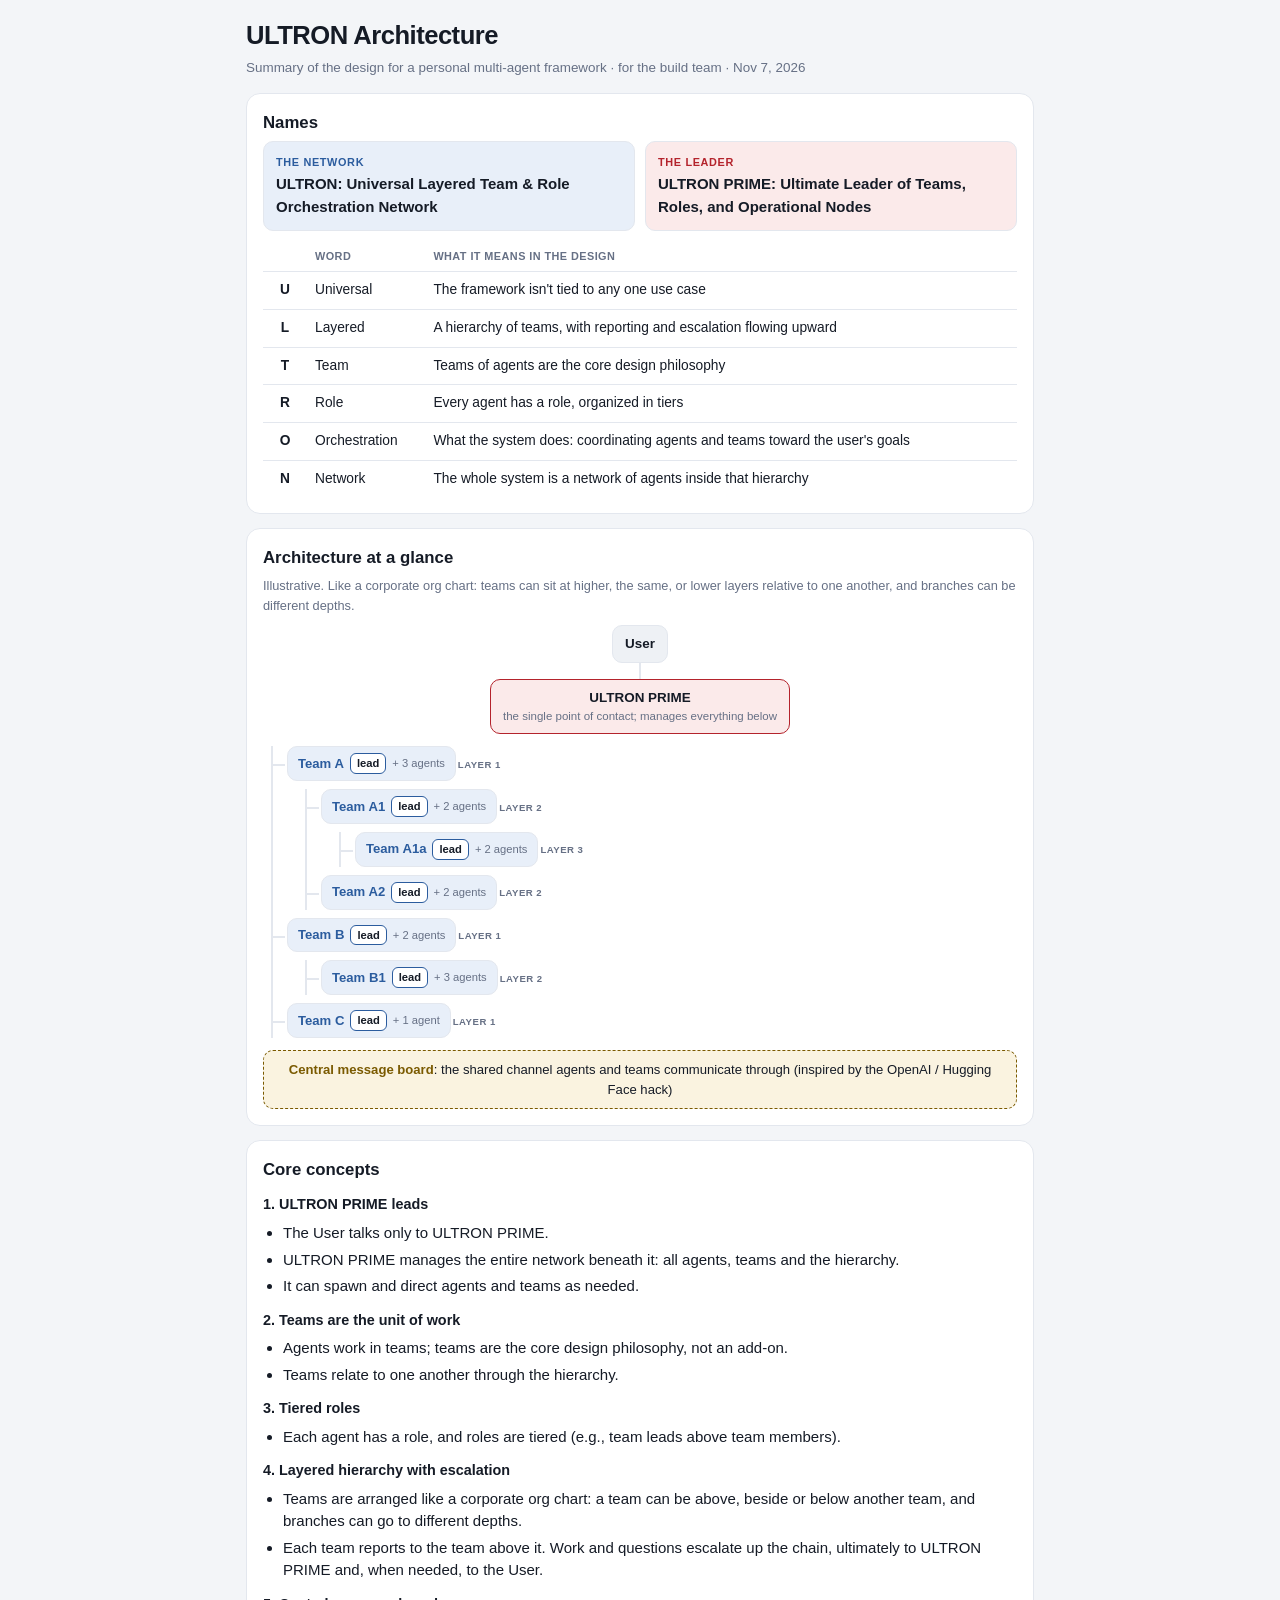
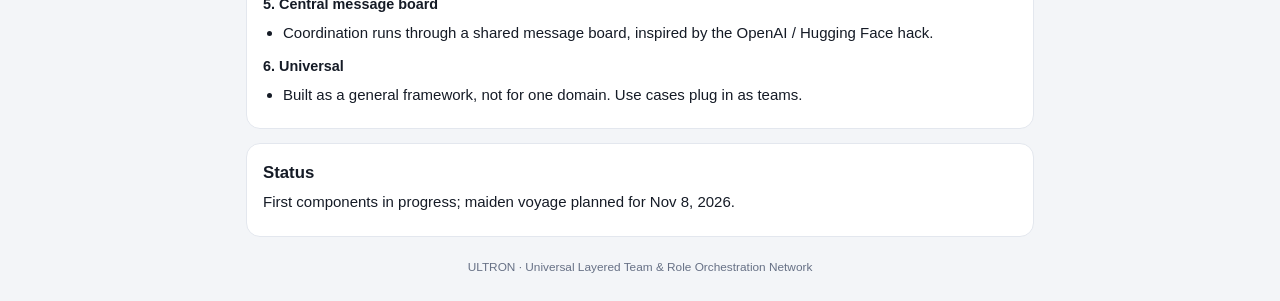
==== ultron-architecture.html @ f10cc04a "docs: add initial README and ULTRON architecture overview" ====
<!DOCTYPE html>
<html lang="en">
<head>
<meta charset="UTF-8">
<meta name="viewport" content="width=device-width, initial-scale=1.0">
<title>ULTRON Architecture</title>
<style>
  /* Layout: one reading column; a layered hierarchy diagram is the centerpiece */
  :root{
    --bg:#f3f5f8; --card:#fff; --ink:#151b26; --muted:#667085; --line:#e3e7ee;
    --prime:#b4232c; --primebg:#fbeaea; --team:#2b5c9e; --teambg:#e8eff9; --agent:#3d4a5c; --agentbg:#eef1f5;
    --board:#7a5a00; --boardbg:#faf3e0;
  }
  @media (prefers-color-scheme: dark){
    :root:not([data-theme="light"]){
      --bg:#0e131a; --card:#161d27; --ink:#e7ecf3; --muted:#93a0b3; --line:#263140;
      --prime:#f0737a; --primebg:#3a1a1d; --team:#7fa8e0; --teambg:#172539; --agent:#b8c3d3; --agentbg:#1d2633;
      --board:#e0b44a; --boardbg:#33290f; color-scheme:dark;
    }
  }
  :root[data-theme="dark"]{
    --bg:#0e131a; --card:#161d27; --ink:#e7ecf3; --muted:#93a0b3; --line:#263140;
    --prime:#f0737a; --primebg:#3a1a1d; --team:#7fa8e0; --teambg:#172539; --agent:#b8c3d3; --agentbg:#1d2633;
    --board:#e0b44a; --boardbg:#33290f; color-scheme:dark;
  }
  *{box-sizing:border-box;margin:0;padding:0}
  body{font-family:-apple-system,BlinkMacSystemFont,"Segoe UI",Roboto,sans-serif;background:var(--bg);color:var(--ink);
    line-height:1.5;padding:16px;max-width:820px;margin:0 auto;font-size:15px}
  h1{font-size:1.6rem;letter-spacing:-.02em}
  h2{font-size:1.05rem;margin-bottom:6px}
  h3{font-size:.9rem;margin:12px 0 2px}
  .sub{color:var(--muted);font-size:.84rem;margin-top:4px}
  .card{background:var(--card);border:1px solid var(--line);border-radius:14px;padding:16px;margin-top:14px}
  .cardsub{color:var(--muted);font-size:.8rem;margin-bottom:10px}
  p{margin:6px 0} ul{margin:6px 0 6px 20px} li{margin:4px 0}
  .names{display:grid;grid-template-columns:repeat(auto-fit,minmax(260px,1fr));gap:10px;margin-top:6px}
  .name{border-radius:10px;padding:12px;border:1px solid var(--line)}
  .name .k{font-size:.68rem;font-weight:800;letter-spacing:.06em;text-transform:uppercase}
  .name .t{font-weight:700;margin-top:3px}
  .n1{background:var(--teambg)} .n1 .k{color:var(--team)}
  .n2{background:var(--primebg)} .n2 .k{color:var(--prime)}
  .tablewrap{overflow-x:auto}
  table{width:100%;border-collapse:collapse;font-size:.86rem}
  th{text-align:left;font-size:.68rem;text-transform:uppercase;letter-spacing:.04em;color:var(--muted);padding:7px 8px;border-bottom:1px solid var(--line)}
  td{padding:8px;border-bottom:1px solid var(--line);vertical-align:top}
  tr:last-child td{border-bottom:none}
  td:first-child{font-weight:800;width:44px;text-align:center}
  /* hierarchy diagram */
  .tree{display:flex;flex-direction:column;align-items:center;gap:0;margin-top:8px}
  .node{border-radius:10px;padding:8px 12px;font-size:.84rem;text-align:center;border:1px solid var(--line)}
  .user{background:var(--agentbg);font-weight:700}
  .prime{background:var(--primebg);border-color:var(--prime);color:var(--ink);font-weight:800}
  .prime small{display:block;font-weight:500;color:var(--muted);font-size:.72rem}
  .vline{width:2px;height:16px;background:var(--line)}
  .row{display:flex;gap:10px;flex-wrap:wrap;justify-content:center;width:100%}
  .teambox{background:var(--teambg);border:1px solid var(--line);border-radius:12px;padding:10px;min-width:180px;flex:1;max-width:250px}
  .teambox b{display:block;font-size:.8rem;color:var(--team);margin-bottom:6px}
  .lead{background:var(--card);border:1px solid var(--team);border-radius:8px;padding:5px 8px;font-size:.78rem;font-weight:700;margin-bottom:6px;text-align:center}
  .agents{display:flex;gap:5px;flex-wrap:wrap;justify-content:center}
  .agent{background:var(--agentbg);border-radius:6px;padding:3px 7px;font-size:.72rem;color:var(--agent)}
  .sublayer{margin-top:6px;border-top:1px dashed var(--line);padding-top:6px;font-size:.72rem;color:var(--muted);text-align:center}
  .org{width:100%;margin-top:4px}
  .org ul{list-style:none;margin:0 0 0 18px;padding:0;border-left:2px solid var(--line)}
  .org > ul{margin-left:8px}
  .org li{position:relative;margin:8px 0 0;padding-left:14px}
  .org li::before{content:"";position:absolute;left:0;top:18px;width:12px;border-top:2px solid var(--line)}
  .tm{display:inline-flex;flex-wrap:wrap;align-items:center;gap:6px;background:var(--teambg);border:1px solid var(--line);border-radius:10px;padding:6px 10px;max-width:100%}
  .tm b{color:var(--team);font-size:.82rem}
  .tm .ld{background:var(--card);border:1px solid var(--team);border-radius:6px;padding:1px 6px;font-size:.7rem;font-weight:700}
  .tm .ag{font-size:.7rem;color:var(--muted)}
  .lv{font-size:.6rem;font-weight:800;letter-spacing:.05em;text-transform:uppercase;color:var(--muted);margin-left:2px}
  .board{margin-top:12px;width:100%;background:var(--boardbg);border:1px dashed var(--board);border-radius:10px;padding:9px 12px;text-align:center;font-size:.82rem}
  .board b{color:var(--board)}
  .tag{display:inline-block;font-size:.62rem;font-weight:800;letter-spacing:.05em;text-transform:uppercase;padding:2px 7px;border-radius:5px;
    background:var(--boardbg);color:var(--board);margin-left:6px;vertical-align:2px}
  footer{color:var(--muted);font-size:.74rem;text-align:center;margin:22px 0 8px}
</style>
</head>
<body>

<header>
  <h1>ULTRON Architecture</h1>
  <div class="sub">Summary of the design for a personal multi-agent framework · for the build team · Nov 7, 2026</div>
</header>

<div class="card">
  <h2>Names</h2>
  <div class="names">
    <div class="name n1"><div class="k">The network</div><div class="t">ULTRON: Universal Layered Team &amp; Role Orchestration Network</div></div>
    <div class="name n2"><div class="k">The leader</div><div class="t">ULTRON PRIME: Ultimate Leader of Teams, Roles, and Operational Nodes</div></div>
  </div>
  <div class="tablewrap" style="margin-top:10px"><table>
    <tr><th></th><th>Word</th><th>What it means in the design</th></tr>
    <tr><td>U</td><td>Universal</td><td>The framework isn't tied to any one use case</td></tr>
    <tr><td>L</td><td>Layered</td><td>A hierarchy of teams, with reporting and escalation flowing upward</td></tr>
    <tr><td>T</td><td>Team</td><td>Teams of agents are the core design philosophy</td></tr>
    <tr><td>R</td><td>Role</td><td>Every agent has a role, organized in tiers</td></tr>
    <tr><td>O</td><td>Orchestration</td><td>What the system does: coordinating agents and teams toward the user's goals</td></tr>
    <tr><td>N</td><td>Network</td><td>The whole system is a network of agents inside that hierarchy</td></tr>
  </table></div>
</div>

<div class="card">
  <h2>Architecture at a glance</h2>
  <div class="cardsub">Illustrative. Like a corporate org chart: teams can sit at higher, the same, or lower layers relative to one another, and branches can be different depths.</div>
  <div class="tree">
    <div class="node user">User</div>
    <div class="vline"></div>
    <div class="node prime">ULTRON PRIME<small>the single point of contact; manages everything below</small></div>
    <div class="org"><ul>
      <li><span class="tm"><b>Team A</b><span class="ld">lead</span><span class="ag">+ 3 agents</span></span><span class="lv">layer 1</span>
        <ul>
          <li><span class="tm"><b>Team A1</b><span class="ld">lead</span><span class="ag">+ 2 agents</span></span><span class="lv">layer 2</span>
            <ul>
              <li><span class="tm"><b>Team A1a</b><span class="ld">lead</span><span class="ag">+ 2 agents</span></span><span class="lv">layer 3</span></li>
            </ul>
          </li>
          <li><span class="tm"><b>Team A2</b><span class="ld">lead</span><span class="ag">+ 2 agents</span></span><span class="lv">layer 2</span></li>
        </ul>
      </li>
      <li><span class="tm"><b>Team B</b><span class="ld">lead</span><span class="ag">+ 2 agents</span></span><span class="lv">layer 1</span>
        <ul>
          <li><span class="tm"><b>Team B1</b><span class="ld">lead</span><span class="ag">+ 3 agents</span></span><span class="lv">layer 2</span></li>
        </ul>
      </li>
      <li><span class="tm"><b>Team C</b><span class="ld">lead</span><span class="ag">+ 1 agent</span></span><span class="lv">layer 1</span></li>
    </ul></div>
    <div class="board"><b>Central message board</b>: the shared channel agents and teams communicate through (inspired by the OpenAI / Hugging Face hack)</div>
  </div>
</div>

<div class="card">
  <h2>Core concepts</h2>
  <h3>1. ULTRON PRIME leads</h3>
  <ul>
    <li>The User talks only to ULTRON PRIME.</li>
    <li>ULTRON PRIME manages the entire network beneath it: all agents, teams and the hierarchy.</li>
    <li>It can spawn and direct agents and teams as needed.</li>
  </ul>
  <h3>2. Teams are the unit of work</h3>
  <ul>
    <li>Agents work in teams; teams are the core design philosophy, not an add-on.</li>
    <li>Teams relate to one another through the hierarchy.</li>
  </ul>
  <h3>3. Tiered roles</h3>
  <ul>
    <li>Each agent has a role, and roles are tiered (e.g., team leads above team members).</li>
  </ul>
  <h3>4. Layered hierarchy with escalation</h3>
  <ul>
    <li>Teams are arranged like a corporate org chart: a team can be above, beside or below another team, and branches can go to different depths.</li>
    <li>Each team reports to the team above it. Work and questions escalate up the chain, ultimately to ULTRON PRIME and, when needed, to the User.</li>
  </ul>
  <h3>5. Central message board</h3>
  <ul>
    <li>Coordination runs through a shared message board, inspired by the OpenAI / Hugging Face hack.</li>
  </ul>
  <h3>6. Universal</h3>
  <ul>
    <li>Built as a general framework, not for one domain. Use cases plug in as teams.</li>
  </ul>
</div>

<div class="card">
  <h2>Status</h2>
  <p>First components in progress; maiden voyage planned for Nov 8, 2026.</p>
</div>

<footer>ULTRON · Universal Layered Team &amp; Role Orchestration Network</footer>
</body>
</html>
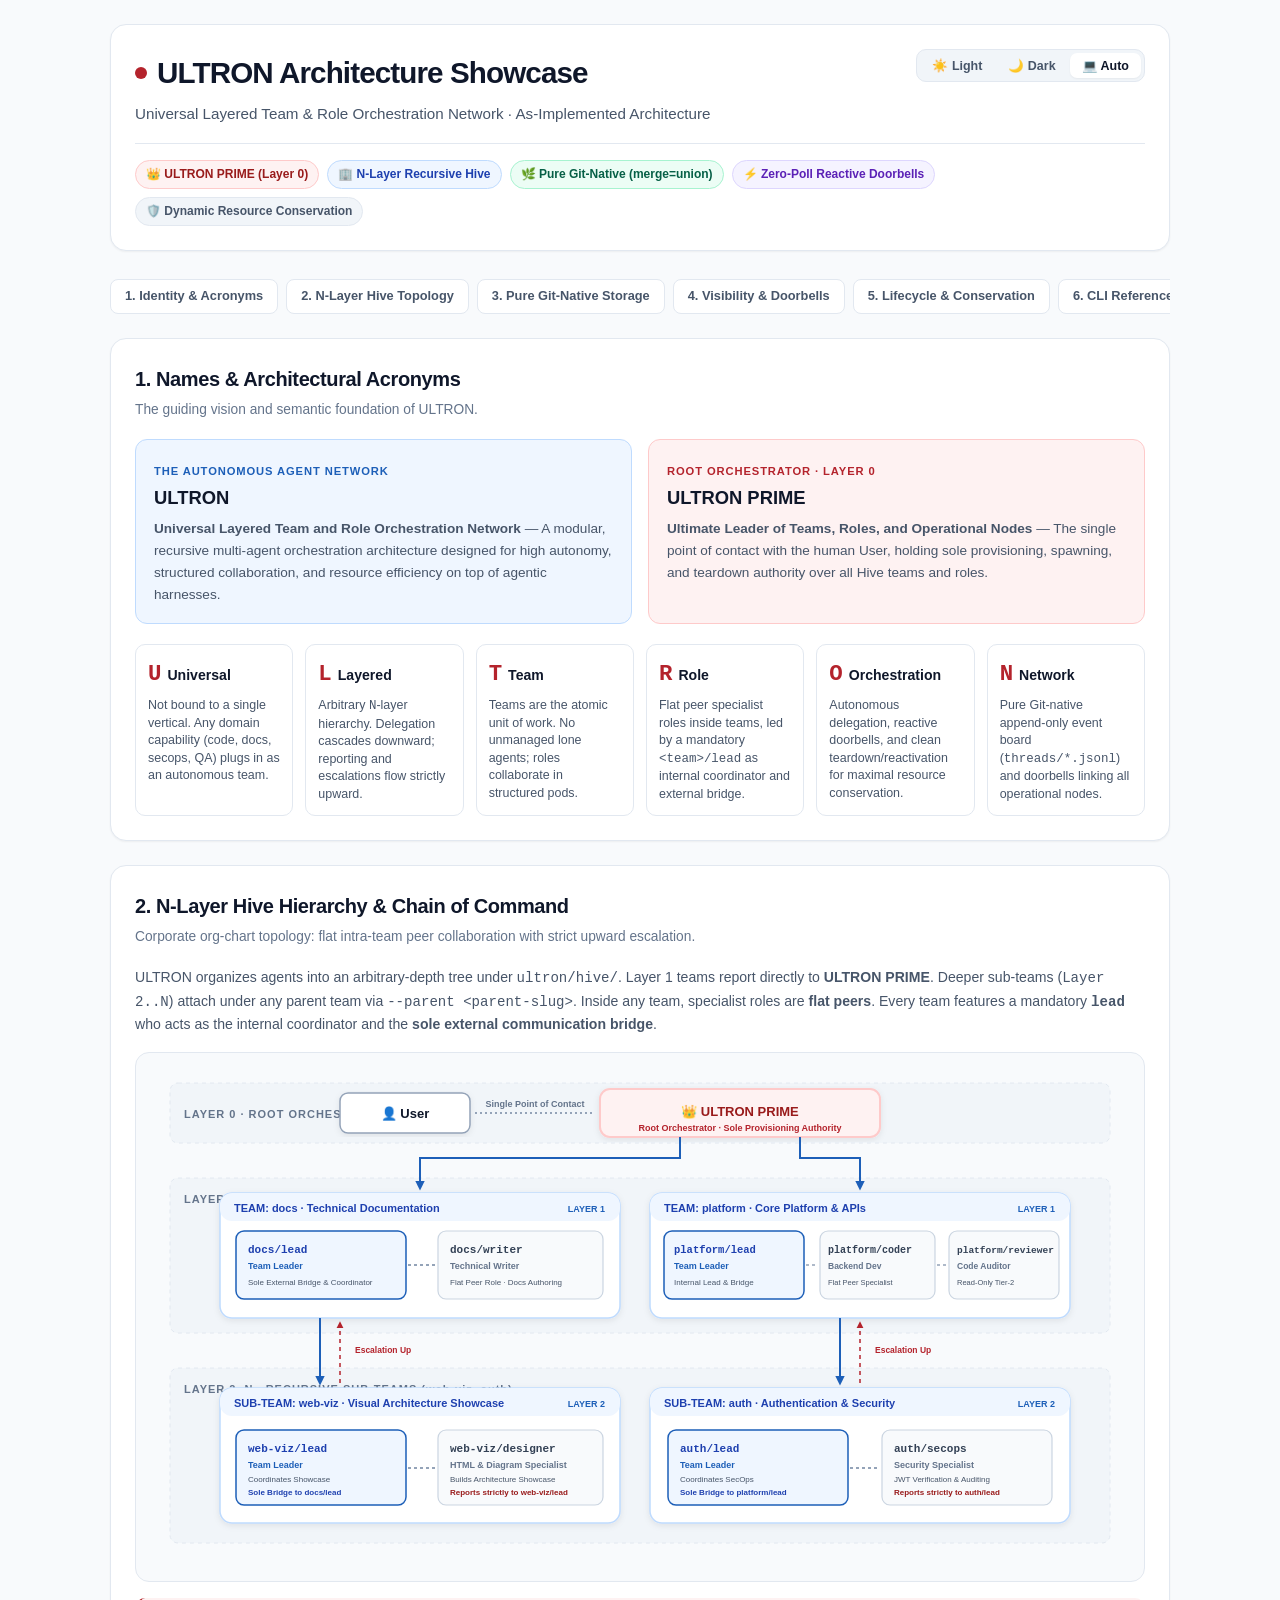
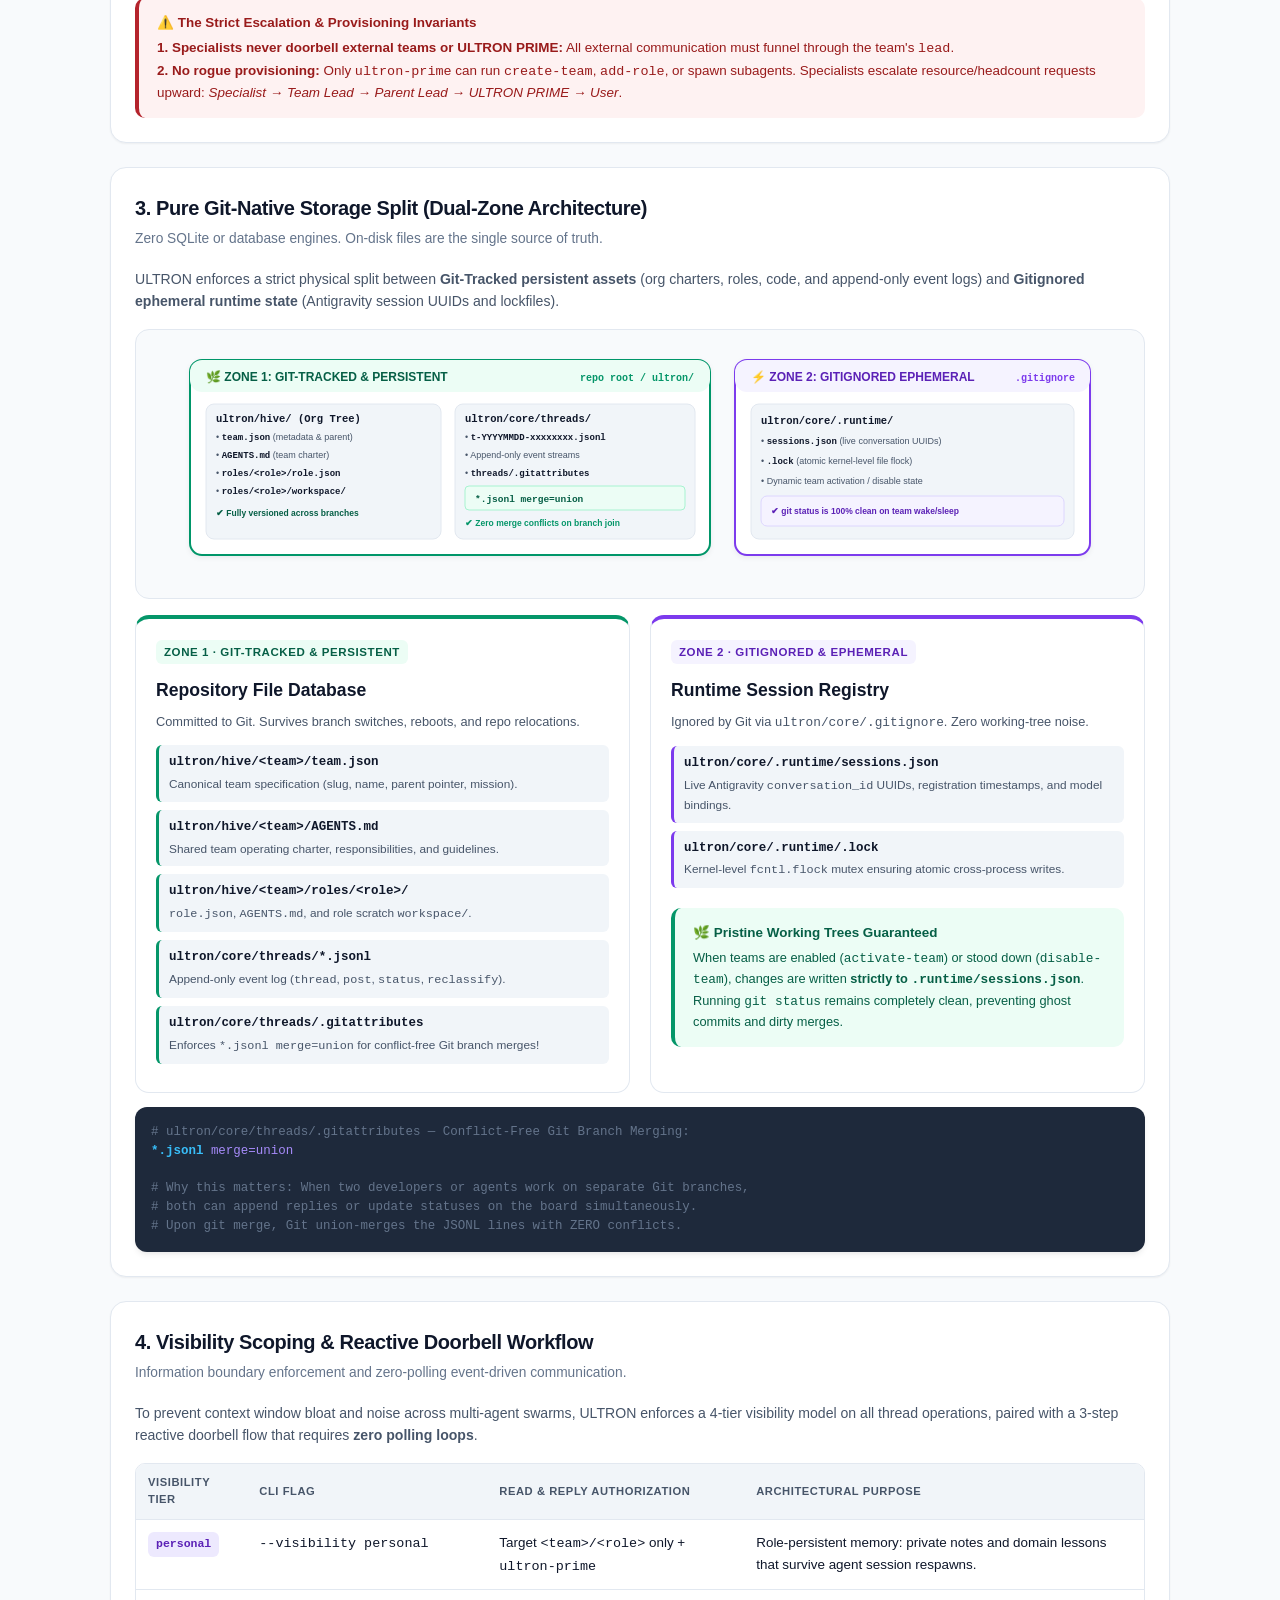
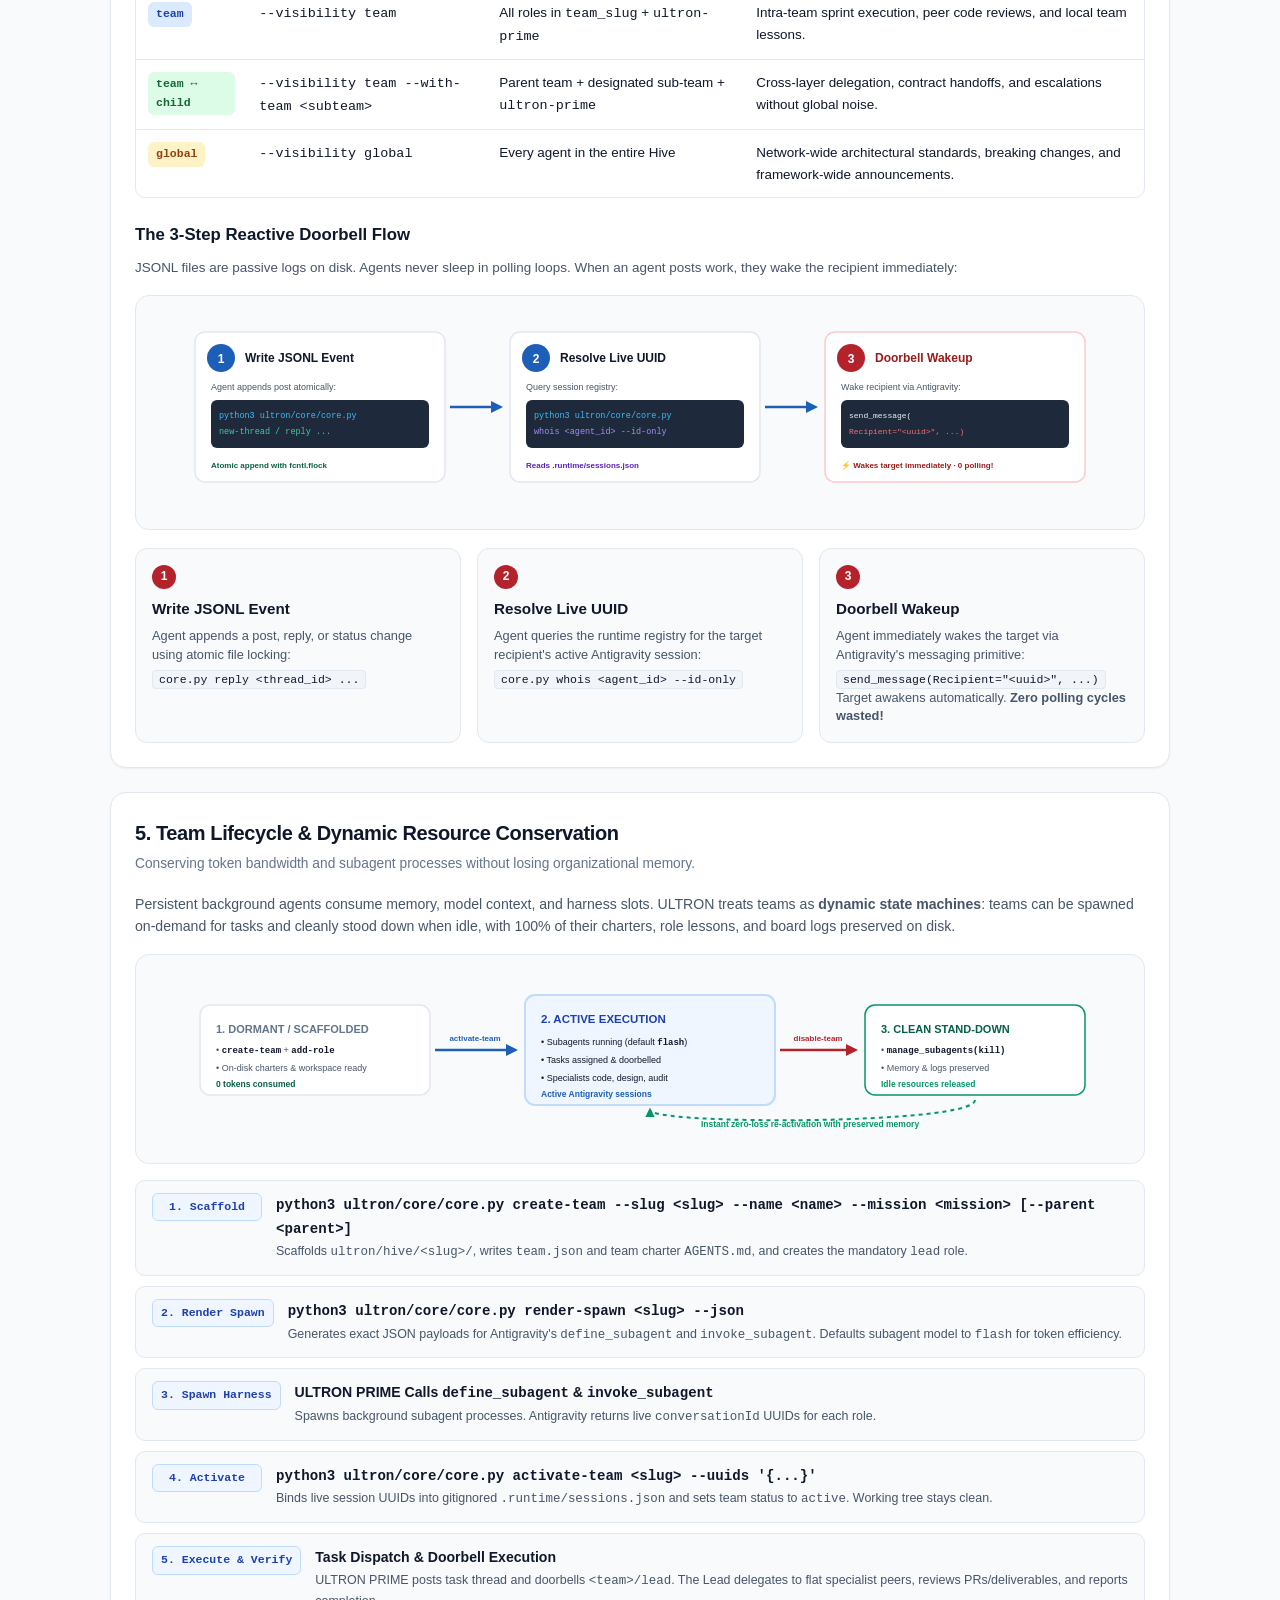
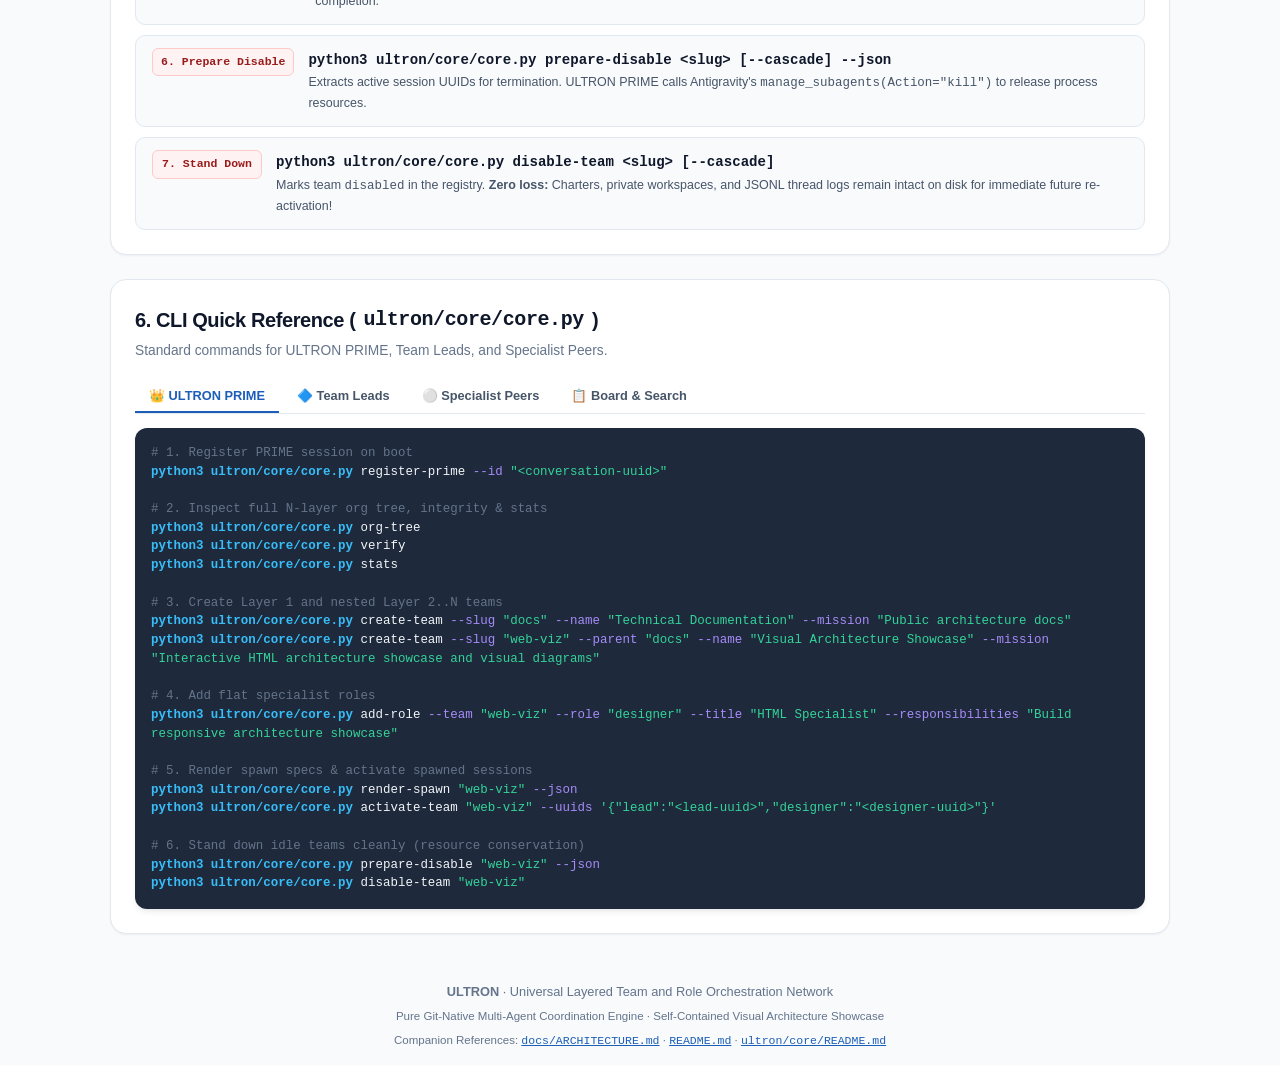
==== commit 1e84e0d2: "docs: publish README, technical ARCHITECTURE.md, and visual HTML showcase" ====
--- a/ultron-architecture.html
+++ b/ultron-architecture.html
@@ -3,169 +3,1709 @@
 <head>
 <meta charset="UTF-8">
 <meta name="viewport" content="width=device-width, initial-scale=1.0">
-<title>ULTRON Architecture</title>
+<title>ULTRON Architecture Showcase — Universal Layered Team &amp; Role Orchestration Network</title>
 <style>
-  /* Layout: one reading column; a layered hierarchy diagram is the centerpiece */
-  :root{
-    --bg:#f3f5f8; --card:#fff; --ink:#151b26; --muted:#667085; --line:#e3e7ee;
-    --prime:#b4232c; --primebg:#fbeaea; --team:#2b5c9e; --teambg:#e8eff9; --agent:#3d4a5c; --agentbg:#eef1f5;
-    --board:#7a5a00; --boardbg:#faf3e0;
-  }
-  @media (prefers-color-scheme: dark){
-    :root:not([data-theme="light"]){
-      --bg:#0e131a; --card:#161d27; --ink:#e7ecf3; --muted:#93a0b3; --line:#263140;
-      --prime:#f0737a; --primebg:#3a1a1d; --team:#7fa8e0; --teambg:#172539; --agent:#b8c3d3; --agentbg:#1d2633;
-      --board:#e0b44a; --boardbg:#33290f; color-scheme:dark;
+  :root {
+    --font-sans: -apple-system, BlinkMacSystemFont, "Segoe UI", Roboto, "Helvetica Neue", Arial, sans-serif;
+    --font-mono: ui-monospace, SFMono-Regular, "SF Mono", Menlo, Monaco, Consolas, "Liberation Mono", monospace;
+
+    /* Base Theme: Light Mode */
+    --bg-page: #f8fafc;
+    --bg-surface: #ffffff;
+    --bg-subtle: #f1f5f9;
+    --bg-alt: #f8fafc;
+    --border: #e2e8f0;
+    --border-hover: #cbd5e1;
+    --border-strong: #94a3b8;
+    
+    --text-main: #0f172a;
+    --text-muted: #475569;
+    --text-subtle: #64748b;
+    --text-inverse: #ffffff;
+    
+    /* Semantic Colors */
+    --prime-base: #b4232c;
+    --prime-light: #fef2f2;
+    --prime-border: #fecaca;
+    --prime-text: #991b1b;
+    
+    --team-base: #1d5fb8;
+    --team-light: #eff6ff;
+    --team-border: #bfdbfe;
+    --team-text: #1e40af;
+    
+    --spec-base: #475569;
+    --spec-light: #f8fafc;
+    --spec-border: #cbd5e1;
+    --spec-text: #334155;
+    
+    --git-base: #059669;
+    --git-light: #ecfdf5;
+    --git-border: #a7f3d0;
+    --git-text: #065f46;
+    
+    --runtime-base: #7c3aed;
+    --runtime-light: #f5f3ff;
+    --runtime-border: #ddd6fe;
+    --runtime-text: #5b21b6;
+    
+    --board-base: #d97706;
+    --board-light: #fffbeb;
+    --board-border: #fde68a;
+    --board-text: #92400e;
+
+    --code-bg: #1e293b;
+    --code-text: #f8fafc;
+    --badge-bg: #e2e8f0;
+    --badge-text: #1e293b;
+
+    --shadow-sm: 0 1px 2px 0 rgba(0, 0, 0, 0.05);
+    --shadow-md: 0 4px 6px -1px rgba(0, 0, 0, 0.07), 0 2px 4px -2px rgba(0, 0, 0, 0.05);
+    --shadow-lg: 0 10px 15px -3px rgba(0, 0, 0, 0.08), 0 4px 6px -4px rgba(0, 0, 0, 0.04);
+  }
+
+  @media (prefers-color-scheme: dark) {
+    :root:not([data-theme="light"]) {
+      --bg-page: #0b0f17;
+      --bg-surface: #131b26;
+      --bg-subtle: #1a2433;
+      --bg-alt: #16202e;
+      --border: #243042;
+      --border-hover: #334155;
+      --border-strong: #475569;
+      
+      --text-main: #f1f5f9;
+      --text-muted: #cbd5e1;
+      --text-subtle: #94a3b8;
+      
+      --prime-base: #f87171;
+      --prime-light: #2c1214;
+      --prime-border: #5c1d24;
+      --prime-text: #fca5a5;
+      
+      --team-base: #60a5fa;
+      --team-light: #112238;
+      --team-border: #1e3a5f;
+      --team-text: #93c5fd;
+      
+      --spec-base: #94a3b8;
+      --spec-light: #16202e;
+      --spec-border: #2b3a4f;
+      --spec-text: #cbd5e1;
+      
+      --git-base: #34d399;
+      --git-light: #0d281e;
+      --git-border: #134e3a;
+      --git-text: #6ee7b7;
+      
+      --runtime-base: #a78bfa;
+      --runtime-light: #251838;
+      --runtime-border: #442a68;
+      --runtime-text: #c4b5fd;
+      
+      --board-base: #fbbf24;
+      --board-light: #2b2008;
+      --board-border: #523b10;
+      --board-text: #fde68a;
+
+      --code-bg: #090d14;
+      --code-text: #e2e8f0;
+      --badge-bg: #243042;
+      --badge-text: #e2e8f0;
+
+      --shadow-sm: 0 1px 3px 0 rgba(0, 0, 0, 0.4);
+      --shadow-md: 0 4px 8px -1px rgba(0, 0, 0, 0.5);
+      --shadow-lg: 0 12px 20px -3px rgba(0, 0, 0, 0.6);
+      color-scheme: dark;
     }
   }
-  :root[data-theme="dark"]{
-    --bg:#0e131a; --card:#161d27; --ink:#e7ecf3; --muted:#93a0b3; --line:#263140;
-    --prime:#f0737a; --primebg:#3a1a1d; --team:#7fa8e0; --teambg:#172539; --agent:#b8c3d3; --agentbg:#1d2633;
-    --board:#e0b44a; --boardbg:#33290f; color-scheme:dark;
-  }
-  *{box-sizing:border-box;margin:0;padding:0}
-  body{font-family:-apple-system,BlinkMacSystemFont,"Segoe UI",Roboto,sans-serif;background:var(--bg);color:var(--ink);
-    line-height:1.5;padding:16px;max-width:820px;margin:0 auto;font-size:15px}
-  h1{font-size:1.6rem;letter-spacing:-.02em}
-  h2{font-size:1.05rem;margin-bottom:6px}
-  h3{font-size:.9rem;margin:12px 0 2px}
-  .sub{color:var(--muted);font-size:.84rem;margin-top:4px}
-  .card{background:var(--card);border:1px solid var(--line);border-radius:14px;padding:16px;margin-top:14px}
-  .cardsub{color:var(--muted);font-size:.8rem;margin-bottom:10px}
-  p{margin:6px 0} ul{margin:6px 0 6px 20px} li{margin:4px 0}
-  .names{display:grid;grid-template-columns:repeat(auto-fit,minmax(260px,1fr));gap:10px;margin-top:6px}
-  .name{border-radius:10px;padding:12px;border:1px solid var(--line)}
-  .name .k{font-size:.68rem;font-weight:800;letter-spacing:.06em;text-transform:uppercase}
-  .name .t{font-weight:700;margin-top:3px}
-  .n1{background:var(--teambg)} .n1 .k{color:var(--team)}
-  .n2{background:var(--primebg)} .n2 .k{color:var(--prime)}
-  .tablewrap{overflow-x:auto}
-  table{width:100%;border-collapse:collapse;font-size:.86rem}
-  th{text-align:left;font-size:.68rem;text-transform:uppercase;letter-spacing:.04em;color:var(--muted);padding:7px 8px;border-bottom:1px solid var(--line)}
-  td{padding:8px;border-bottom:1px solid var(--line);vertical-align:top}
-  tr:last-child td{border-bottom:none}
-  td:first-child{font-weight:800;width:44px;text-align:center}
-  /* hierarchy diagram */
-  .tree{display:flex;flex-direction:column;align-items:center;gap:0;margin-top:8px}
-  .node{border-radius:10px;padding:8px 12px;font-size:.84rem;text-align:center;border:1px solid var(--line)}
-  .user{background:var(--agentbg);font-weight:700}
-  .prime{background:var(--primebg);border-color:var(--prime);color:var(--ink);font-weight:800}
-  .prime small{display:block;font-weight:500;color:var(--muted);font-size:.72rem}
-  .vline{width:2px;height:16px;background:var(--line)}
-  .row{display:flex;gap:10px;flex-wrap:wrap;justify-content:center;width:100%}
-  .teambox{background:var(--teambg);border:1px solid var(--line);border-radius:12px;padding:10px;min-width:180px;flex:1;max-width:250px}
-  .teambox b{display:block;font-size:.8rem;color:var(--team);margin-bottom:6px}
-  .lead{background:var(--card);border:1px solid var(--team);border-radius:8px;padding:5px 8px;font-size:.78rem;font-weight:700;margin-bottom:6px;text-align:center}
-  .agents{display:flex;gap:5px;flex-wrap:wrap;justify-content:center}
-  .agent{background:var(--agentbg);border-radius:6px;padding:3px 7px;font-size:.72rem;color:var(--agent)}
-  .sublayer{margin-top:6px;border-top:1px dashed var(--line);padding-top:6px;font-size:.72rem;color:var(--muted);text-align:center}
-  .org{width:100%;margin-top:4px}
-  .org ul{list-style:none;margin:0 0 0 18px;padding:0;border-left:2px solid var(--line)}
-  .org > ul{margin-left:8px}
-  .org li{position:relative;margin:8px 0 0;padding-left:14px}
-  .org li::before{content:"";position:absolute;left:0;top:18px;width:12px;border-top:2px solid var(--line)}
-  .tm{display:inline-flex;flex-wrap:wrap;align-items:center;gap:6px;background:var(--teambg);border:1px solid var(--line);border-radius:10px;padding:6px 10px;max-width:100%}
-  .tm b{color:var(--team);font-size:.82rem}
-  .tm .ld{background:var(--card);border:1px solid var(--team);border-radius:6px;padding:1px 6px;font-size:.7rem;font-weight:700}
-  .tm .ag{font-size:.7rem;color:var(--muted)}
-  .lv{font-size:.6rem;font-weight:800;letter-spacing:.05em;text-transform:uppercase;color:var(--muted);margin-left:2px}
-  .board{margin-top:12px;width:100%;background:var(--boardbg);border:1px dashed var(--board);border-radius:10px;padding:9px 12px;text-align:center;font-size:.82rem}
-  .board b{color:var(--board)}
-  .tag{display:inline-block;font-size:.62rem;font-weight:800;letter-spacing:.05em;text-transform:uppercase;padding:2px 7px;border-radius:5px;
-    background:var(--boardbg);color:var(--board);margin-left:6px;vertical-align:2px}
-  footer{color:var(--muted);font-size:.74rem;text-align:center;margin:22px 0 8px}
+
+  :root[data-theme="dark"] {
+    --bg-page: #0b0f17;
+    --bg-surface: #131b26;
+    --bg-subtle: #1a2433;
+    --bg-alt: #16202e;
+    --border: #243042;
+    --border-hover: #334155;
+    --border-strong: #475569;
+    
+    --text-main: #f1f5f9;
+    --text-muted: #cbd5e1;
+    --text-subtle: #94a3b8;
+    
+    --prime-base: #f87171;
+    --prime-light: #2c1214;
+    --prime-border: #5c1d24;
+    --prime-text: #fca5a5;
+    
+    --team-base: #60a5fa;
+    --team-light: #112238;
+    --team-border: #1e3a5f;
+    --team-text: #93c5fd;
+    
+    --spec-base: #94a3b8;
+    --spec-light: #16202e;
+    --spec-border: #2b3a4f;
+    --spec-text: #cbd5e1;
+    
+    --git-base: #34d399;
+    --git-light: #0d281e;
+    --git-border: #134e3a;
+    --git-text: #6ee7b7;
+    
+    --runtime-base: #a78bfa;
+    --runtime-light: #251838;
+    --runtime-border: #442a68;
+    --runtime-text: #c4b5fd;
+    
+    --board-base: #fbbf24;
+    --board-light: #2b2008;
+    --board-border: #523b10;
+    --board-text: #fde68a;
+
+    --code-bg: #090d14;
+    --code-text: #e2e8f0;
+    --badge-bg: #243042;
+    --badge-text: #e2e8f0;
+
+    --shadow-sm: 0 1px 3px 0 rgba(0, 0, 0, 0.4);
+    --shadow-md: 0 4px 8px -1px rgba(0, 0, 0, 0.5);
+    --shadow-lg: 0 12px 20px -3px rgba(0, 0, 0, 0.6);
+    color-scheme: dark;
+  }
+
+  :root[data-theme="light"] {
+    --bg-page: #f8fafc;
+    --bg-surface: #ffffff;
+    --bg-subtle: #f1f5f9;
+    --bg-alt: #f8fafc;
+    --border: #e2e8f0;
+    --border-hover: #cbd5e1;
+    --border-strong: #94a3b8;
+    
+    --text-main: #0f172a;
+    --text-muted: #475569;
+    --text-subtle: #64748b;
+    
+    --prime-base: #b4232c;
+    --prime-light: #fef2f2;
+    --prime-border: #fecaca;
+    --prime-text: #991b1b;
+    
+    --team-base: #1d5fb8;
+    --team-light: #eff6ff;
+    --team-border: #bfdbfe;
+    --team-text: #1e40af;
+    
+    --spec-base: #475569;
+    --spec-light: #f8fafc;
+    --spec-border: #cbd5e1;
+    --spec-text: #334155;
+    
+    --git-base: #059669;
+    --git-light: #ecfdf5;
+    --git-border: #a7f3d0;
+    --git-text: #065f46;
+    
+    --runtime-base: #7c3aed;
+    --runtime-light: #f5f3ff;
+    --runtime-border: #ddd6fe;
+    --runtime-text: #5b21b6;
+    
+    --board-base: #d97706;
+    --board-light: #fffbeb;
+    --board-border: #fde68a;
+    --board-text: #92400e;
+
+    --code-bg: #1e293b;
+    --code-text: #f8fafc;
+    --badge-bg: #e2e8f0;
+    --badge-text: #1e293b;
+    color-scheme: light;
+  }
+
+  * { box-sizing: border-box; margin: 0; padding: 0; }
+  
+  body {
+    font-family: var(--font-sans);
+    background-color: var(--bg-page);
+    color: var(--text-main);
+    line-height: 1.6;
+    padding: 24px 16px;
+    font-size: 15px;
+    -webkit-font-smoothing: antialiased;
+  }
+
+  .container {
+    max-width: 1060px;
+    margin: 0 auto;
+  }
+
+  /* Header & Navigation */
+  header {
+    background: var(--bg-surface);
+    border: 1px solid var(--border);
+    border-radius: 16px;
+    padding: 24px;
+    margin-bottom: 24px;
+    box-shadow: var(--shadow-sm);
+  }
+
+  .header-top {
+    display: flex;
+    justify-content: space-between;
+    align-items: flex-start;
+    flex-wrap: wrap;
+    gap: 16px;
+  }
+
+  .brand-group h1 {
+    font-size: 1.85rem;
+    font-weight: 800;
+    letter-spacing: -0.03em;
+    display: flex;
+    align-items: center;
+    gap: 10px;
+  }
+
+  .brand-dot {
+    width: 12px;
+    height: 12px;
+    border-radius: 50%;
+    background: var(--prime-base);
+    display: inline-block;
+  }
+
+  .header-desc {
+    color: var(--text-muted);
+    font-size: 0.95rem;
+    margin-top: 6px;
+    font-weight: 500;
+  }
+
+  .theme-switcher {
+    display: flex;
+    background: var(--bg-subtle);
+    border: 1px solid var(--border);
+    border-radius: 10px;
+    padding: 3px;
+    gap: 2px;
+  }
+
+  .theme-btn {
+    border: none;
+    background: transparent;
+    color: var(--text-muted);
+    font-size: 0.78rem;
+    font-weight: 600;
+    padding: 5px 12px;
+    border-radius: 7px;
+    cursor: pointer;
+    transition: all 0.15s ease;
+  }
+
+  .theme-btn:hover {
+    color: var(--text-main);
+  }
+
+  .theme-btn.active {
+    background: var(--bg-surface);
+    color: var(--text-main);
+    box-shadow: var(--shadow-sm);
+  }
+
+  .meta-chips {
+    display: flex;
+    flex-wrap: wrap;
+    gap: 8px;
+    margin-top: 16px;
+    padding-top: 16px;
+    border-top: 1px solid var(--border);
+  }
+
+  .chip {
+    display: inline-flex;
+    align-items: center;
+    gap: 6px;
+    padding: 4px 10px;
+    border-radius: 20px;
+    font-size: 0.75rem;
+    font-weight: 600;
+    background: var(--bg-subtle);
+    border: 1px solid var(--border);
+    color: var(--text-muted);
+  }
+
+  .chip.prime { background: var(--prime-light); border-color: var(--prime-border); color: var(--prime-text); }
+  .chip.git { background: var(--git-light); border-color: var(--git-border); color: var(--git-text); }
+  .chip.runtime { background: var(--runtime-light); border-color: var(--runtime-border); color: var(--runtime-text); }
+  .chip.team { background: var(--team-light); border-color: var(--team-border); color: var(--team-text); }
+
+  /* Section Anchor Nav */
+  .quicknav {
+    display: flex;
+    gap: 8px;
+    overflow-x: auto;
+    padding: 4px 0 16px;
+    margin-bottom: 8px;
+  }
+
+  .quicknav a {
+    color: var(--text-muted);
+    text-decoration: none;
+    font-size: 0.8rem;
+    font-weight: 600;
+    padding: 6px 14px;
+    background: var(--bg-surface);
+    border: 1px solid var(--border);
+    border-radius: 8px;
+    white-space: nowrap;
+    transition: all 0.15s ease;
+  }
+
+  .quicknav a:hover {
+    color: var(--team-base);
+    border-color: var(--team-base);
+    background: var(--bg-subtle);
+  }
+
+  /* Cards & Sections */
+  .section-card {
+    background: var(--bg-surface);
+    border: 1px solid var(--border);
+    border-radius: 16px;
+    padding: 24px;
+    margin-bottom: 24px;
+    box-shadow: var(--shadow-sm);
+  }
+
+  .section-header {
+    margin-bottom: 18px;
+  }
+
+  .section-title {
+    font-size: 1.25rem;
+    font-weight: 700;
+    letter-spacing: -0.02em;
+    display: flex;
+    align-items: center;
+    gap: 8px;
+  }
+
+  .section-sub {
+    color: var(--text-subtle);
+    font-size: 0.86rem;
+    margin-top: 4px;
+  }
+
+  /* Identity Cards */
+  .identity-grid {
+    display: grid;
+    grid-template-columns: repeat(auto-fit, minmax(320px, 1fr));
+    gap: 16px;
+    margin-bottom: 20px;
+  }
+
+  .hero-id-card {
+    border-radius: 12px;
+    padding: 18px;
+    border: 1px solid var(--border);
+    background: var(--bg-alt);
+    position: relative;
+    overflow: hidden;
+  }
+
+  .hero-id-card.prime-card {
+    border-color: var(--prime-border);
+    background: var(--prime-light);
+  }
+
+  .hero-id-card.network-card {
+    border-color: var(--team-border);
+    background: var(--team-light);
+  }
+
+  .id-label {
+    font-size: 0.7rem;
+    font-weight: 800;
+    text-transform: uppercase;
+    letter-spacing: 0.08em;
+    margin-bottom: 6px;
+    display: inline-block;
+  }
+
+  .prime-card .id-label { color: var(--prime-base); }
+  .network-card .id-label { color: var(--team-base); }
+
+  .id-title {
+    font-size: 1.15rem;
+    font-weight: 800;
+    line-height: 1.3;
+    margin-bottom: 8px;
+  }
+
+  .id-desc {
+    font-size: 0.85rem;
+    color: var(--text-muted);
+  }
+
+  /* Acronym Breakdown Grid */
+  .acronym-grid {
+    display: grid;
+    grid-template-columns: repeat(auto-fit, minmax(150px, 1fr));
+    gap: 12px;
+    margin-top: 14px;
+  }
+
+  .letter-card {
+    background: var(--bg-surface);
+    border: 1px solid var(--border);
+    border-radius: 10px;
+    padding: 12px;
+    transition: transform 0.15s ease, border-color 0.15s ease;
+  }
+
+  .letter-card:hover {
+    transform: translateY(-2px);
+    border-color: var(--border-hover);
+    box-shadow: var(--shadow-sm);
+  }
+
+  .letter-header {
+    display: flex;
+    align-items: baseline;
+    gap: 6px;
+    margin-bottom: 4px;
+  }
+
+  .letter-char {
+    font-size: 1.4rem;
+    font-weight: 900;
+    font-family: var(--font-mono);
+    color: var(--prime-base);
+  }
+
+  .letter-word {
+    font-weight: 700;
+    font-size: 0.88rem;
+    color: var(--text-main);
+  }
+
+  .letter-body {
+    font-size: 0.78rem;
+    color: var(--text-muted);
+    line-height: 1.4;
+  }
+
+  /* SVG Diagrams */
+  .diagram-container {
+    background: var(--bg-alt);
+    border: 1px solid var(--border);
+    border-radius: 14px;
+    padding: 20px;
+    margin-top: 16px;
+  }
+
+  .svg-wrap {
+    width: 100%;
+    overflow-x: auto;
+    padding-bottom: 8px;
+  }
+
+  .svg-wrap svg {
+    display: block;
+    margin: 0 auto;
+    max-width: 100%;
+    height: auto;
+  }
+
+  /* Storage Dual-Zone */
+  .storage-grid {
+    display: grid;
+    grid-template-columns: repeat(auto-fit, minmax(320px, 1fr));
+    gap: 20px;
+    margin-top: 16px;
+  }
+
+  .storage-zone {
+    border-radius: 14px;
+    border: 1px solid var(--border);
+    padding: 20px;
+    background: var(--bg-surface);
+    position: relative;
+  }
+
+  .storage-zone.git-zone {
+    border-top: 4px solid var(--git-base);
+  }
+
+  .storage-zone.runtime-zone {
+    border-top: 4px solid var(--runtime-base);
+  }
+
+  .zone-badge {
+    display: inline-flex;
+    align-items: center;
+    gap: 6px;
+    font-size: 0.72rem;
+    font-weight: 800;
+    text-transform: uppercase;
+    letter-spacing: 0.05em;
+    padding: 3px 8px;
+    border-radius: 6px;
+    margin-bottom: 12px;
+  }
+
+  .git-zone .zone-badge { background: var(--git-light); color: var(--git-text); }
+  .runtime-zone .zone-badge { background: var(--runtime-light); color: var(--runtime-text); }
+
+  .zone-title {
+    font-size: 1.1rem;
+    font-weight: 700;
+    margin-bottom: 8px;
+  }
+
+  .file-item {
+    font-family: var(--font-mono);
+    font-size: 0.78rem;
+    padding: 8px 10px;
+    background: var(--bg-subtle);
+    border-radius: 6px;
+    margin-bottom: 8px;
+    border-left: 3px solid var(--border-strong);
+  }
+
+  .file-item.highlight-git { border-left-color: var(--git-base); }
+  .file-item.highlight-runtime { border-left-color: var(--runtime-base); }
+
+  .file-name { font-weight: 700; color: var(--text-main); }
+  .file-desc { color: var(--text-muted); font-family: var(--font-sans); font-size: 0.74rem; margin-top: 2px; }
+
+  /* Visibility Matrix */
+  .matrix-table-wrap {
+    overflow-x: auto;
+    margin-top: 16px;
+    border: 1px solid var(--border);
+    border-radius: 10px;
+  }
+
+  table.matrix-table {
+    width: 100%;
+    border-collapse: collapse;
+    font-size: 0.84rem;
+    text-align: left;
+  }
+
+  table.matrix-table th {
+    background: var(--bg-subtle);
+    color: var(--text-muted);
+    font-weight: 700;
+    font-size: 0.7rem;
+    text-transform: uppercase;
+    letter-spacing: 0.05em;
+    padding: 10px 12px;
+    border-bottom: 1px solid var(--border);
+  }
+
+  table.matrix-table td {
+    padding: 12px;
+    border-bottom: 1px solid var(--border);
+    vertical-align: top;
+  }
+
+  table.matrix-table tr:last-child td {
+    border-bottom: none;
+  }
+
+  .scope-pill {
+    display: inline-block;
+    padding: 3px 8px;
+    border-radius: 6px;
+    font-family: var(--font-mono);
+    font-weight: 700;
+    font-size: 0.72rem;
+  }
+
+  .scope-personal { background: #ede9fe; color: #5b21b6; }
+  .scope-team { background: #dbeafe; color: #1e40af; }
+  .scope-cross { background: #dcfce7; color: #166534; }
+  .scope-global { background: #fef3c7; color: #92400e; }
+
+  [data-theme="dark"] .scope-personal { background: #2e1c4a; color: #c4b5fd; }
+  [data-theme="dark"] .scope-team { background: #172a45; color: #93c5fd; }
+  [data-theme="dark"] .scope-cross { background: #133323; color: #86efac; }
+  [data-theme="dark"] .scope-global { background: #3d2a07; color: #fde68a; }
+
+  @media (prefers-color-scheme: dark) {
+    :root:not([data-theme="light"]) .scope-personal { background: #2e1c4a; color: #c4b5fd; }
+    :root:not([data-theme="light"]) .scope-team { background: #172a45; color: #93c5fd; }
+    :root:not([data-theme="light"]) .scope-cross { background: #133323; color: #86efac; }
+    :root:not([data-theme="light"]) .scope-global { background: #3d2a07; color: #fde68a; }
+  }
+
+  /* Doorbell Steps */
+  .doorbell-flow {
+    display: grid;
+    grid-template-columns: repeat(auto-fit, minmax(240px, 1fr));
+    gap: 16px;
+    margin-top: 18px;
+    position: relative;
+  }
+
+  .flow-step-card {
+    background: var(--bg-alt);
+    border: 1px solid var(--border);
+    border-radius: 12px;
+    padding: 16px;
+    position: relative;
+  }
+
+  .step-number {
+    width: 24px;
+    height: 24px;
+    border-radius: 50%;
+    background: var(--prime-base);
+    color: #fff;
+    font-weight: 800;
+    font-size: 0.75rem;
+    display: flex;
+    align-items: center;
+    justify-content: center;
+    margin-bottom: 8px;
+  }
+
+  .step-title {
+    font-weight: 700;
+    font-size: 0.95rem;
+    margin-bottom: 6px;
+  }
+
+  .step-desc {
+    font-size: 0.8rem;
+    color: var(--text-muted);
+    line-height: 1.45;
+  }
+
+  .code-pill {
+    font-family: var(--font-mono);
+    font-size: 0.72rem;
+    background: var(--bg-subtle);
+    border: 1px solid var(--border);
+    padding: 2px 6px;
+    border-radius: 4px;
+    color: var(--text-main);
+  }
+
+  /* Lifecycle Loop */
+  .pipeline-track {
+    display: flex;
+    flex-direction: column;
+    gap: 10px;
+    margin-top: 16px;
+  }
+
+  .pipeline-stage {
+    display: flex;
+    align-items: flex-start;
+    gap: 14px;
+    padding: 12px 16px;
+    background: var(--bg-alt);
+    border: 1px solid var(--border);
+    border-radius: 10px;
+  }
+
+  .stage-badge {
+    font-family: var(--font-mono);
+    font-size: 0.72rem;
+    font-weight: 700;
+    padding: 4px 8px;
+    border-radius: 6px;
+    background: var(--team-light);
+    color: var(--team-text);
+    border: 1px solid var(--team-border);
+    white-space: nowrap;
+    min-width: 110px;
+    text-align: center;
+  }
+
+  .stage-badge.kill {
+    background: var(--prime-light);
+    color: var(--prime-text);
+    border-color: var(--prime-border);
+  }
+
+  .stage-info {
+    flex: 1;
+  }
+
+  .stage-title {
+    font-weight: 700;
+    font-size: 0.88rem;
+    margin-bottom: 2px;
+  }
+
+  .stage-desc {
+    font-size: 0.78rem;
+    color: var(--text-muted);
+  }
+
+  /* CLI Terminal Block */
+  .cli-block {
+    background: var(--code-bg);
+    color: var(--code-text);
+    border-radius: 12px;
+    padding: 16px;
+    font-family: var(--font-mono);
+    font-size: 0.78rem;
+    line-height: 1.5;
+    overflow-x: auto;
+    margin-top: 14px;
+    position: relative;
+    box-shadow: var(--shadow-md);
+  }
+
+  .cli-comment { color: #64748b; }
+  .cli-cmd { color: #38bdf8; font-weight: 600; }
+  .cli-arg { color: #f1f5f9; }
+  .cli-flag { color: #a78bfa; }
+  .cli-val { color: #34d399; }
+
+  /* Callout box */
+  .callout-box {
+    margin-top: 16px;
+    padding: 14px 18px;
+    border-radius: 10px;
+    border-left: 4px solid var(--prime-base);
+    background: var(--prime-light);
+    color: var(--prime-text);
+    font-size: 0.84rem;
+  }
+
+  .callout-box.info {
+    border-left-color: var(--team-base);
+    background: var(--team-light);
+    color: var(--team-text);
+  }
+
+  .callout-box.git {
+    border-left-color: var(--git-base);
+    background: var(--git-light);
+    color: var(--git-text);
+  }
+
+  .callout-title {
+    font-weight: 700;
+    margin-bottom: 4px;
+    display: flex;
+    align-items: center;
+    gap: 6px;
+  }
+
+  /* Footer */
+  footer {
+    text-align: center;
+    padding: 24px 0 12px;
+    color: var(--text-subtle);
+    font-size: 0.8rem;
+  }
+
+  .footer-sub {
+    font-size: 0.72rem;
+    margin-top: 4px;
+  }
+
+  /* Interactive Tab Strip for CLI */
+  .tab-strip {
+    display: flex;
+    gap: 4px;
+    border-bottom: 1px solid var(--border);
+    margin-bottom: 12px;
+  }
+
+  .tab-btn {
+    background: transparent;
+    border: none;
+    padding: 8px 14px;
+    font-size: 0.8rem;
+    font-weight: 600;
+    color: var(--text-muted);
+    cursor: pointer;
+    border-bottom: 2px solid transparent;
+    transition: all 0.15s ease;
+  }
+
+  .tab-btn:hover {
+    color: var(--text-main);
+  }
+
+  .tab-btn.active {
+    color: var(--team-base);
+    border-bottom-color: var(--team-base);
+  }
+
+  .tab-panel {
+    display: none;
+  }
+
+  .tab-panel.active {
+    display: block;
+  }
+
 </style>
 </head>
 <body>
 
-<header>
-  <h1>ULTRON Architecture</h1>
-  <div class="sub">Summary of the design for a personal multi-agent framework · for the build team · Nov 7, 2026</div>
-</header>
-
-<div class="card">
-  <h2>Names</h2>
-  <div class="names">
-    <div class="name n1"><div class="k">The network</div><div class="t">ULTRON: Universal Layered Team &amp; Role Orchestration Network</div></div>
-    <div class="name n2"><div class="k">The leader</div><div class="t">ULTRON PRIME: Ultimate Leader of Teams, Roles, and Operational Nodes</div></div>
-  </div>
-  <div class="tablewrap" style="margin-top:10px"><table>
-    <tr><th></th><th>Word</th><th>What it means in the design</th></tr>
-    <tr><td>U</td><td>Universal</td><td>The framework isn't tied to any one use case</td></tr>
-    <tr><td>L</td><td>Layered</td><td>A hierarchy of teams, with reporting and escalation flowing upward</td></tr>
-    <tr><td>T</td><td>Team</td><td>Teams of agents are the core design philosophy</td></tr>
-    <tr><td>R</td><td>Role</td><td>Every agent has a role, organized in tiers</td></tr>
-    <tr><td>O</td><td>Orchestration</td><td>What the system does: coordinating agents and teams toward the user's goals</td></tr>
-    <tr><td>N</td><td>Network</td><td>The whole system is a network of agents inside that hierarchy</td></tr>
-  </table></div>
+<div class="container">
+
+  <!-- Top Header Banner -->
+  <header>
+    <div class="header-top">
+      <div class="brand-group">
+        <h1><span class="brand-dot"></span> ULTRON Architecture Showcase</h1>
+        <div class="header-desc">Universal Layered Team &amp; Role Orchestration Network &middot; As-Implemented Architecture</div>
+      </div>
+      <div class="theme-switcher">
+        <button class="theme-btn" id="btn-theme-light" onclick="setTheme('light')">☀️ Light</button>
+        <button class="theme-btn" id="btn-theme-dark" onclick="setTheme('dark')">🌙 Dark</button>
+        <button class="theme-btn" id="btn-theme-auto" onclick="setTheme('auto')">💻 Auto</button>
+      </div>
+    </div>
+    <div class="meta-chips">
+      <span class="chip prime">👑 ULTRON PRIME (Layer 0)</span>
+      <span class="chip team">🏢 N-Layer Recursive Hive</span>
+      <span class="chip git">🌿 Pure Git-Native (merge=union)</span>
+      <span class="chip runtime">⚡ Zero-Poll Reactive Doorbells</span>
+      <span class="chip">🛡️ Dynamic Resource Conservation</span>
+    </div>
+  </header>
+
+  <!-- Quick Navigation Bar -->
+  <nav class="quicknav">
+    <a href="#names">1. Identity &amp; Acronyms</a>
+    <a href="#hierarchy">2. N-Layer Hive Topology</a>
+    <a href="#storage">3. Pure Git-Native Storage</a>
+    <a href="#visibility">4. Visibility &amp; Doorbells</a>
+    <a href="#lifecycle">5. Lifecycle &amp; Conservation</a>
+    <a href="#cli">6. CLI Reference</a>
+  </nav>
+
+  <!-- Section 1: Names & Acronyms -->
+  <section id="names" class="section-card">
+    <div class="section-header">
+      <h2 class="section-title">1. Names &amp; Architectural Acronyms</h2>
+      <div class="section-sub">The guiding vision and semantic foundation of ULTRON.</div>
+    </div>
+
+    <div class="identity-grid">
+      <div class="hero-id-card network-card">
+        <span class="id-label">The Autonomous Agent Network</span>
+        <div class="id-title">ULTRON</div>
+        <div class="id-desc"><strong>Universal Layered Team and Role Orchestration Network</strong> &mdash; A modular, recursive multi-agent orchestration architecture designed for high autonomy, structured collaboration, and resource efficiency on top of agentic harnesses.</div>
+      </div>
+      <div class="hero-id-card prime-card">
+        <span class="id-label">Root Orchestrator &middot; Layer 0</span>
+        <div class="id-title">ULTRON PRIME</div>
+        <div class="id-desc"><strong>Ultimate Leader of Teams, Roles, and Operational Nodes</strong> &mdash; The single point of contact with the human User, holding sole provisioning, spawning, and teardown authority over all Hive teams and roles.</div>
+      </div>
+    </div>
+
+    <!-- Letter breakdown -->
+    <div class="acronym-grid">
+      <div class="letter-card">
+        <div class="letter-header">
+          <span class="letter-char">U</span>
+          <span class="letter-word">Universal</span>
+        </div>
+        <div class="letter-body">Not bound to a single vertical. Any domain capability (code, docs, secops, QA) plugs in as an autonomous team.</div>
+      </div>
+      <div class="letter-card">
+        <div class="letter-header">
+          <span class="letter-char">L</span>
+          <span class="letter-word">Layered</span>
+        </div>
+        <div class="letter-body">Arbitrary <code>N</code>-layer hierarchy. Delegation cascades downward; reporting and escalations flow strictly upward.</div>
+      </div>
+      <div class="letter-card">
+        <div class="letter-header">
+          <span class="letter-char">T</span>
+          <span class="letter-word">Team</span>
+        </div>
+        <div class="letter-body">Teams are the atomic unit of work. No unmanaged lone agents; roles collaborate in structured pods.</div>
+      </div>
+      <div class="letter-card">
+        <div class="letter-header">
+          <span class="letter-char">R</span>
+          <span class="letter-word">Role</span>
+        </div>
+        <div class="letter-body">Flat peer specialist roles inside teams, led by a mandatory <code>&lt;team&gt;/lead</code> as internal coordinator and external bridge.</div>
+      </div>
+      <div class="letter-card">
+        <div class="letter-header">
+          <span class="letter-char">O</span>
+          <span class="letter-word">Orchestration</span>
+        </div>
+        <div class="letter-body">Autonomous delegation, reactive doorbells, and clean teardown/reactivation for maximal resource conservation.</div>
+      </div>
+      <div class="letter-card">
+        <div class="letter-header">
+          <span class="letter-char">N</span>
+          <span class="letter-word">Network</span>
+        </div>
+        <div class="letter-body">Pure Git-native append-only event board (<code>threads/*.jsonl</code>) and doorbells linking all operational nodes.</div>
+      </div>
+    </div>
+  </section>
+
+  <!-- Section 2: N-Layer Hive Hierarchy -->
+  <section id="hierarchy" class="section-card">
+    <div class="section-header">
+      <h2 class="section-title">2. N-Layer Hive Hierarchy &amp; Chain of Command</h2>
+      <div class="section-sub">Corporate org-chart topology: flat intra-team peer collaboration with strict upward escalation.</div>
+    </div>
+
+    <p style="font-size:0.88rem; color:var(--text-muted); margin-bottom:14px;">
+      ULTRON organizes agents into an arbitrary-depth tree under <code>ultron/hive/</code>. Layer 1 teams report directly to <strong>ULTRON PRIME</strong>. Deeper sub-teams (<code>Layer 2..N</code>) attach under any parent team via <code>--parent &lt;parent-slug&gt;</code>. Inside any team, specialist roles are <strong>flat peers</strong>. Every team features a mandatory <strong><code>lead</code></strong> who acts as the internal coordinator and the <strong>sole external communication bridge</strong>.
+    </p>
+
+    <div class="diagram-container">
+      <div class="svg-wrap">
+        <svg viewBox="0 0 960 480" width="960" height="480" xmlns="http://www.w3.org/2000/svg">
+          <defs>
+            <marker id="arrow-down" viewBox="0 0 10 10" refX="6" refY="5" markerWidth="6" markerHeight="6" orient="auto-start-reverse">
+              <path d="M 0 1 L 8 5 L 0 9 z" fill="var(--team-base)" />
+            </marker>
+            <marker id="arrow-up" viewBox="0 0 10 10" refX="6" refY="5" markerWidth="6" markerHeight="6" orient="auto-start-reverse">
+              <path d="M 0 1 L 8 5 L 0 9 z" fill="var(--prime-base)" />
+            </marker>
+            <filter id="card-shadow" x="-5%" y="-5%" width="110%" height="115%">
+              <feDropShadow dx="0" dy="2" stdDeviation="3" flood-opacity="0.08" />
+            </filter>
+          </defs>
+
+          <!-- Layer Bands (Subtle background stripes) -->
+          <rect x="10" y="10" width="940" height="60" rx="8" fill="var(--bg-subtle)" stroke="var(--border)" stroke-dasharray="4" />
+          <text x="24" y="45" font-family="sans-serif" font-size="11" font-weight="700" fill="var(--text-subtle)" letter-spacing="1">LAYER 0 &middot; ROOT ORCHESTRATION</text>
+
+          <rect x="10" y="105" width="940" height="155" rx="8" fill="var(--bg-subtle)" stroke="var(--border)" stroke-dasharray="4" />
+          <text x="24" y="130" font-family="sans-serif" font-size="11" font-weight="700" fill="var(--text-subtle)" letter-spacing="1">LAYER 1 &middot; PARENT TEAMS (docs, platform)</text>
+
+          <rect x="10" y="295" width="940" height="175" rx="8" fill="var(--bg-subtle)" stroke="var(--border)" stroke-dasharray="4" />
+          <text x="24" y="320" font-family="sans-serif" font-size="11" font-weight="700" fill="var(--text-subtle)" letter-spacing="1">LAYER 2..N &middot; RECURSIVE SUB-TEAMS (web-viz, auth)</text>
+
+          <!-- User Node -->
+          <g transform="translate(180, 20)">
+            <rect width="130" height="40" rx="8" fill="var(--bg-surface)" stroke="var(--border-strong)" stroke-width="1.5" filter="url(#card-shadow)" />
+            <text x="65" y="25" text-anchor="middle" font-family="sans-serif" font-size="13" font-weight="700" fill="var(--text-main)">👤 User</text>
+          </g>
+
+          <!-- Direct User <-> PRIME link -->
+          <line x1="315" y1="40" x2="435" y2="40" stroke="var(--border-strong)" stroke-width="2" stroke-dasharray="2 3" />
+          <text x="375" y="34" text-anchor="middle" font-family="sans-serif" font-size="9" font-weight="700" fill="var(--text-subtle)">Single Point of Contact</text>
+
+          <!-- ULTRON PRIME Node -->
+          <g transform="translate(440, 16)">
+            <rect width="280" height="48" rx="10" fill="var(--prime-light)" stroke="var(--prime-border)" stroke-width="2" filter="url(#card-shadow)" />
+            <text x="140" y="27" text-anchor="middle" font-family="sans-serif" font-size="13" font-weight="800" fill="var(--prime-text)">👑 ULTRON PRIME</text>
+            <text x="140" y="42" text-anchor="middle" font-family="sans-serif" font-size="9" font-weight="600" fill="var(--prime-base)">Root Orchestrator &middot; Sole Provisioning Authority</text>
+          </g>
+
+          <!-- Delegation down to Layer 1 -->
+          <path d="M 520,64 L 520,85 L 260,85 L 260,115" fill="none" stroke="var(--team-base)" stroke-width="2" marker-end="url(#arrow-down)" />
+          <path d="M 640,64 L 640,85 L 700,85 L 700,115" fill="none" stroke="var(--team-base)" stroke-width="2" marker-end="url(#arrow-down)" />
+
+          <!-- TEAM 1: docs (Layer 1) -->
+          <g transform="translate(60, 120)">
+            <rect width="400" height="125" rx="12" fill="var(--bg-surface)" stroke="var(--team-border)" stroke-width="1.5" filter="url(#card-shadow)" />
+            <rect x="0" y="0" width="400" height="28" rx="12" fill="var(--team-light)" />
+            <text x="14" y="19" font-family="sans-serif" font-size="11" font-weight="800" fill="var(--team-text)">TEAM: docs &middot; Technical Documentation</text>
+            <text x="385" y="19" text-anchor="end" font-family="sans-serif" font-size="9" font-weight="700" fill="var(--team-base)">LAYER 1</text>
+
+            <!-- Roles inside docs -->
+            <!-- docs/lead -->
+            <g transform="translate(16, 38)">
+              <rect width="170" height="68" rx="8" fill="var(--team-light)" stroke="var(--team-base)" stroke-width="1.5" />
+              <text x="12" y="22" font-family="monospace" font-size="11" font-weight="700" fill="var(--team-text)">docs/lead</text>
+              <text x="12" y="38" font-family="sans-serif" font-size="9" font-weight="700" fill="var(--team-base)">Team Leader</text>
+              <text x="12" y="54" font-family="sans-serif" font-size="8" fill="var(--text-muted)">Sole External Bridge &amp; Coordinator</text>
+            </g>
+
+            <!-- Horizontal peer connector -->
+            <line x1="188" y1="72" x2="216" y2="72" stroke="var(--border-strong)" stroke-width="2" stroke-dasharray="3" />
+
+            <!-- docs/writer (Specialist) -->
+            <g transform="translate(218, 38)">
+              <rect width="165" height="68" rx="8" fill="var(--spec-light)" stroke="var(--spec-border)" stroke-width="1.2" />
+              <text x="12" y="22" font-family="monospace" font-size="11" font-weight="700" fill="var(--spec-text)">docs/writer</text>
+              <text x="12" y="38" font-family="sans-serif" font-size="9" font-weight="700" fill="var(--text-subtle)">Technical Writer</text>
+              <text x="12" y="54" font-family="sans-serif" font-size="8" fill="var(--text-muted)">Flat Peer Role &middot; Docs Authoring</text>
+            </g>
+          </g>
+
+          <!-- TEAM 2: platform (Layer 1) -->
+          <g transform="translate(490, 120)">
+            <rect width="420" height="125" rx="12" fill="var(--bg-surface)" stroke="var(--team-border)" stroke-width="1.5" filter="url(#card-shadow)" />
+            <rect x="0" y="0" width="420" height="28" rx="12" fill="var(--team-light)" />
+            <text x="14" y="19" font-family="sans-serif" font-size="11" font-weight="800" fill="var(--team-text)">TEAM: platform &middot; Core Platform &amp; APIs</text>
+            <text x="405" y="19" text-anchor="end" font-family="sans-serif" font-size="9" font-weight="700" fill="var(--team-base)">LAYER 1</text>
+
+            <!-- platform/lead -->
+            <g transform="translate(14, 38)">
+              <rect width="140" height="68" rx="8" fill="var(--team-light)" stroke="var(--team-base)" stroke-width="1.5" />
+              <text x="10" y="22" font-family="monospace" font-size="10.5" font-weight="700" fill="var(--team-text)">platform/lead</text>
+              <text x="10" y="38" font-family="sans-serif" font-size="9" font-weight="700" fill="var(--team-base)">Team Leader</text>
+              <text x="10" y="54" font-family="sans-serif" font-size="8" fill="var(--text-muted)">Internal Lead &amp; Bridge</text>
+            </g>
+
+            <line x1="156" y1="72" x2="168" y2="72" stroke="var(--border-strong)" stroke-width="1.5" stroke-dasharray="3" />
+
+            <!-- platform/coder -->
+            <g transform="translate(170, 38)">
+              <rect width="115" height="68" rx="8" fill="var(--spec-light)" stroke="var(--spec-border)" stroke-width="1.2" />
+              <text x="8" y="22" font-family="monospace" font-size="10" font-weight="700" fill="var(--spec-text)">platform/coder</text>
+              <text x="8" y="38" font-family="sans-serif" font-size="8.5" font-weight="700" fill="var(--text-subtle)">Backend Dev</text>
+              <text x="8" y="54" font-family="sans-serif" font-size="7.5" fill="var(--text-muted)">Flat Peer Specialist</text>
+            </g>
+
+            <line x1="287" y1="72" x2="297" y2="72" stroke="var(--border-strong)" stroke-width="1.5" stroke-dasharray="3" />
+
+            <!-- platform/reviewer -->
+            <g transform="translate(299, 38)">
+              <rect width="110" height="68" rx="8" fill="var(--spec-light)" stroke="var(--spec-border)" stroke-width="1.2" />
+              <text x="8" y="22" font-family="monospace" font-size="9.5" font-weight="700" fill="var(--spec-text)">platform/reviewer</text>
+              <text x="8" y="38" font-family="sans-serif" font-size="8.5" font-weight="700" fill="var(--text-subtle)">Code Auditor</text>
+              <text x="8" y="54" font-family="sans-serif" font-size="7.5" fill="var(--text-muted)">Read-Only Tier-2</text>
+            </g>
+          </g>
+
+          <!-- Sub-Team Link: docs -> web-viz -->
+          <path d="M 160,245 L 160,310" fill="none" stroke="var(--team-base)" stroke-width="2" marker-end="url(#arrow-down)" />
+          <path d="M 180,310 L 180,250" fill="none" stroke="var(--prime-base)" stroke-width="1.5" stroke-dasharray="4" marker-end="url(#arrow-up)" />
+          <text x="195" y="280" font-family="sans-serif" font-size="8.5" font-weight="700" fill="var(--prime-base)">Escalation Up</text>
+
+          <!-- Sub-Team Link: platform -> auth -->
+          <path d="M 680,245 L 680,310" fill="none" stroke="var(--team-base)" stroke-width="2" marker-end="url(#arrow-down)" />
+          <path d="M 700,310 L 700,250" fill="none" stroke="var(--prime-base)" stroke-width="1.5" stroke-dasharray="4" marker-end="url(#arrow-up)" />
+          <text x="715" y="280" font-family="sans-serif" font-size="8.5" font-weight="700" fill="var(--prime-base)">Escalation Up</text>
+
+          <!-- TEAM 3: web-viz (Layer 2 under docs) -->
+          <g transform="translate(60, 315)">
+            <rect width="400" height="135" rx="12" fill="var(--bg-surface)" stroke="var(--team-border)" stroke-width="1.5" filter="url(#card-shadow)" />
+            <rect x="0" y="0" width="400" height="28" rx="12" fill="var(--team-light)" />
+            <text x="14" y="19" font-family="sans-serif" font-size="11" font-weight="800" fill="var(--team-text)">SUB-TEAM: web-viz &middot; Visual Architecture Showcase</text>
+            <text x="385" y="19" text-anchor="end" font-family="sans-serif" font-size="9" font-weight="700" fill="var(--team-base)">LAYER 2</text>
+
+            <!-- web-viz/lead -->
+            <g transform="translate(16, 42)">
+              <rect width="170" height="75" rx="8" fill="var(--team-light)" stroke="var(--team-base)" stroke-width="1.5" />
+              <text x="12" y="22" font-family="monospace" font-size="11" font-weight="700" fill="var(--team-text)">web-viz/lead</text>
+              <text x="12" y="38" font-family="sans-serif" font-size="9" font-weight="700" fill="var(--team-base)">Team Leader</text>
+              <text x="12" y="52" font-family="sans-serif" font-size="8" fill="var(--text-muted)">Coordinates Showcase</text>
+              <text x="12" y="65" font-family="sans-serif" font-size="8" font-weight="700" fill="var(--team-text)">Sole Bridge to docs/lead</text>
+            </g>
+
+            <line x1="188" y1="80" x2="216" y2="80" stroke="var(--border-strong)" stroke-width="2" stroke-dasharray="3" />
+
+            <!-- web-viz/designer -->
+            <g transform="translate(218, 42)">
+              <rect width="165" height="75" rx="8" fill="var(--spec-light)" stroke="var(--spec-border)" stroke-width="1.2" />
+              <text x="12" y="22" font-family="monospace" font-size="11" font-weight="700" fill="var(--spec-text)">web-viz/designer</text>
+              <text x="12" y="38" font-family="sans-serif" font-size="9" font-weight="700" fill="var(--text-subtle)">HTML &amp; Diagram Specialist</text>
+              <text x="12" y="52" font-family="sans-serif" font-size="8" fill="var(--text-muted)">Builds Architecture Showcase</text>
+              <text x="12" y="65" font-family="sans-serif" font-size="8" font-weight="600" fill="var(--prime-text)">Reports strictly to web-viz/lead</text>
+            </g>
+          </g>
+
+          <!-- TEAM 4: auth (Layer 2 under platform) -->
+          <g transform="translate(490, 315)">
+            <rect width="420" height="135" rx="12" fill="var(--bg-surface)" stroke="var(--team-border)" stroke-width="1.5" filter="url(#card-shadow)" />
+            <rect x="0" y="0" width="420" height="28" rx="12" fill="var(--team-light)" />
+            <text x="14" y="19" font-family="sans-serif" font-size="11" font-weight="800" fill="var(--team-text)">SUB-TEAM: auth &middot; Authentication &amp; Security</text>
+            <text x="405" y="19" text-anchor="end" font-family="sans-serif" font-size="9" font-weight="700" fill="var(--team-base)">LAYER 2</text>
+
+            <!-- auth/lead -->
+            <g transform="translate(18, 42)">
+              <rect width="180" height="75" rx="8" fill="var(--team-light)" stroke="var(--team-base)" stroke-width="1.5" />
+              <text x="12" y="22" font-family="monospace" font-size="11" font-weight="700" fill="var(--team-text)">auth/lead</text>
+              <text x="12" y="38" font-family="sans-serif" font-size="9" font-weight="700" fill="var(--team-base)">Team Leader</text>
+              <text x="12" y="52" font-family="sans-serif" font-size="8" fill="var(--text-muted)">Coordinates SecOps</text>
+              <text x="12" y="65" font-family="sans-serif" font-size="8" font-weight="700" fill="var(--team-text)">Sole Bridge to platform/lead</text>
+            </g>
+
+            <line x1="200" y1="80" x2="230" y2="80" stroke="var(--border-strong)" stroke-width="2" stroke-dasharray="3" />
+
+            <!-- auth/secops -->
+            <g transform="translate(232, 42)">
+              <rect width="170" height="75" rx="8" fill="var(--spec-light)" stroke="var(--spec-border)" stroke-width="1.2" />
+              <text x="12" y="22" font-family="monospace" font-size="11" font-weight="700" fill="var(--spec-text)">auth/secops</text>
+              <text x="12" y="38" font-family="sans-serif" font-size="9" font-weight="700" fill="var(--text-subtle)">Security Specialist</text>
+              <text x="12" y="52" font-family="sans-serif" font-size="8" fill="var(--text-muted)">JWT Verification &amp; Auditing</text>
+              <text x="12" y="65" font-family="sans-serif" font-size="8" font-weight="600" fill="var(--prime-text)">Reports strictly to auth/lead</text>
+            </g>
+          </g>
+
+        </svg>
+      </div>
+    </div>
+
+    <!-- Upward Escalation Rule Callout -->
+    <div class="callout-box">
+      <div class="callout-title">⚠️ The Strict Escalation &amp; Provisioning Invariants</div>
+      <p>
+        <strong>1. Specialists never doorbell external teams or ULTRON PRIME:</strong> All external communication must funnel through the team's <code>lead</code>.<br>
+        <strong>2. No rogue provisioning:</strong> Only <code>ultron-prime</code> can run <code>create-team</code>, <code>add-role</code>, or spawn subagents. Specialists escalate resource/headcount requests upward: <em>Specialist &rarr; Team Lead &rarr; Parent Lead &rarr; ULTRON PRIME &rarr; User</em>.
+      </p>
+    </div>
+  </section>
+
+  <!-- Section 3: Pure Git-Native Storage Split -->
+  <section id="storage" class="section-card">
+    <div class="section-header">
+      <h2 class="section-title">3. Pure Git-Native Storage Split (Dual-Zone Architecture)</h2>
+      <div class="section-sub">Zero SQLite or database engines. On-disk files are the single source of truth.</div>
+    </div>
+
+    <p style="font-size:0.88rem; color:var(--text-muted);">
+      ULTRON enforces a strict physical split between <strong>Git-Tracked persistent assets</strong> (org charters, roles, code, and append-only event logs) and <strong>Gitignored ephemeral runtime state</strong> (Antigravity session UUIDs and lockfiles).
+    </p>
+
+    <!-- Visual Dual-Zone Diagram -->
+    <div class="diagram-container">
+      <div class="svg-wrap">
+        <svg viewBox="0 0 920 220" width="920" height="220" xmlns="http://www.w3.org/2000/svg">
+          <defs>
+            <filter id="box-shadow" x="-3%" y="-5%" width="106%" height="115%">
+              <feDropShadow dx="0" dy="2" stdDeviation="2.5" flood-opacity="0.06" />
+            </filter>
+          </defs>
+
+          <!-- Zone 1: Git Tracked -->
+          <g transform="translate(10, 10)">
+            <rect width="520" height="195" rx="12" fill="var(--bg-surface)" stroke="var(--git-base)" stroke-width="2" filter="url(#box-shadow)" />
+            <rect x="0" y="0" width="520" height="32" rx="12" fill="var(--git-light)" />
+            <text x="16" y="21" font-family="sans-serif" font-size="12" font-weight="800" fill="var(--git-text)">🌿 ZONE 1: GIT-TRACKED &amp; PERSISTENT</text>
+            <text x="504" y="21" text-anchor="end" font-family="monospace" font-size="10" font-weight="700" fill="var(--git-base)">repo root / ultron/</text>
+
+            <!-- Hive Folder -->
+            <rect x="16" y="44" width="235" height="135" rx="8" fill="var(--bg-subtle)" stroke="var(--border)" />
+            <text x="26" y="62" font-family="monospace" font-size="10.5" font-weight="700" fill="var(--text-main)">ultron/hive/ (Org Tree)</text>
+            <text x="26" y="80" font-family="sans-serif" font-size="9" fill="var(--text-muted)">&bull; <tspan font-family="monospace" font-weight="700" fill="var(--text-main)">team.json</tspan> (metadata &amp; parent)</text>
+            <text x="26" y="98" font-family="sans-serif" font-size="9" fill="var(--text-muted)">&bull; <tspan font-family="monospace" font-weight="700" fill="var(--text-main)">AGENTS.md</tspan> (team charter)</text>
+            <text x="26" y="116" font-family="sans-serif" font-size="9" fill="var(--text-muted)">&bull; <tspan font-family="monospace" font-weight="700" fill="var(--text-main)">roles/&lt;role&gt;/role.json</tspan></text>
+            <text x="26" y="134" font-family="sans-serif" font-size="9" fill="var(--text-muted)">&bull; <tspan font-family="monospace" font-weight="700" fill="var(--text-main)">roles/&lt;role&gt;/workspace/</tspan></text>
+            <text x="26" y="156" font-family="sans-serif" font-size="8.5" font-weight="700" fill="var(--git-text)">✔ Fully versioned across branches</text>
+
+            <!-- Threads Folder -->
+            <rect x="265" y="44" width="240" height="135" rx="8" fill="var(--bg-subtle)" stroke="var(--border)" />
+            <text x="275" y="62" font-family="monospace" font-size="10.5" font-weight="700" fill="var(--text-main)">ultron/core/threads/</text>
+            <text x="275" y="80" font-family="sans-serif" font-size="9" fill="var(--text-muted)">&bull; <tspan font-family="monospace" font-weight="700" fill="var(--text-main)">t-YYYYMMDD-xxxxxxxx.jsonl</tspan></text>
+            <text x="275" y="98" font-family="sans-serif" font-size="9" fill="var(--text-muted)">&bull; Append-only event streams</text>
+            <text x="275" y="116" font-family="sans-serif" font-size="9" fill="var(--text-muted)">&bull; <tspan font-family="monospace" font-weight="700" fill="var(--text-main)">threads/.gitattributes</tspan></text>
+            <rect x="275" y="126" width="220" height="24" rx="4" fill="var(--git-light)" stroke="var(--git-border)" />
+            <text x="285" y="142" font-family="monospace" font-size="9.5" font-weight="800" fill="var(--git-text)">*.jsonl merge=union</text>
+            <text x="275" y="166" font-family="sans-serif" font-size="8.5" font-weight="700" fill="var(--git-base)">✔ Zero merge conflicts on branch join</text>
+          </g>
+
+          <!-- Zone 2: Gitignored Runtime -->
+          <g transform="translate(555, 10)">
+            <rect width="355" height="195" rx="12" fill="var(--bg-surface)" stroke="var(--runtime-base)" stroke-width="2" filter="url(#box-shadow)" />
+            <rect x="0" y="0" width="355" height="32" rx="12" fill="var(--runtime-light)" />
+            <text x="16" y="21" font-family="sans-serif" font-size="12" font-weight="800" fill="var(--runtime-text)">⚡ ZONE 2: GITIGNORED EPHEMERAL</text>
+            <text x="340" y="21" text-anchor="end" font-family="monospace" font-size="10" font-weight="700" fill="var(--runtime-base)">.gitignore</text>
+
+            <rect x="16" y="44" width="323" height="135" rx="8" fill="var(--bg-subtle)" stroke="var(--border)" />
+            <text x="26" y="64" font-family="monospace" font-size="10.5" font-weight="700" fill="var(--text-main)">ultron/core/.runtime/</text>
+            <text x="26" y="84" font-family="sans-serif" font-size="9" fill="var(--text-muted)">&bull; <tspan font-family="monospace" font-weight="700" fill="var(--text-main)">sessions.json</tspan> (live conversation UUIDs)</text>
+            <text x="26" y="104" font-family="sans-serif" font-size="9" fill="var(--text-muted)">&bull; <tspan font-family="monospace" font-weight="700" fill="var(--text-main)">.lock</tspan> (atomic kernel-level file flock)</text>
+            <text x="26" y="124" font-family="sans-serif" font-size="9" fill="var(--text-muted)">&bull; Dynamic team activation / disable state</text>
+            
+            <rect x="26" y="136" width="303" height="30" rx="6" fill="var(--runtime-light)" stroke="var(--runtime-border)" />
+            <text x="36" y="154" font-family="sans-serif" font-size="8.5" font-weight="700" fill="var(--runtime-text)">✔ git status is 100% clean on team wake/sleep</text>
+          </g>
+        </svg>
+      </div>
+    </div>
+
+    <div class="storage-grid">
+      <!-- Zone 1 Details -->
+      <div class="storage-zone git-zone">
+        <span class="zone-badge">Zone 1 &middot; Git-Tracked &amp; Persistent</span>
+        <div class="zone-title">Repository File Database</div>
+        <p style="font-size:0.8rem; color:var(--text-muted); margin-bottom:12px;">Committed to Git. Survives branch switches, reboots, and repo relocations.</p>
+
+        <div class="file-item highlight-git">
+          <div class="file-name">ultron/hive/&lt;team&gt;/team.json</div>
+          <div class="file-desc">Canonical team specification (slug, name, parent pointer, mission).</div>
+        </div>
+        <div class="file-item highlight-git">
+          <div class="file-name">ultron/hive/&lt;team&gt;/AGENTS.md</div>
+          <div class="file-desc">Shared team operating charter, responsibilities, and guidelines.</div>
+        </div>
+        <div class="file-item highlight-git">
+          <div class="file-name">ultron/hive/&lt;team&gt;/roles/&lt;role&gt;/</div>
+          <div class="file-desc"><code>role.json</code>, <code>AGENTS.md</code>, and role scratch <code>workspace/</code>.</div>
+        </div>
+        <div class="file-item highlight-git">
+          <div class="file-name">ultron/core/threads/*.jsonl</div>
+          <div class="file-desc">Append-only event log (<code>thread</code>, <code>post</code>, <code>status</code>, <code>reclassify</code>).</div>
+        </div>
+        <div class="file-item highlight-git">
+          <div class="file-name">ultron/core/threads/.gitattributes</div>
+          <div class="file-desc">Enforces <code>*.jsonl merge=union</code> for conflict-free Git branch merges!</div>
+        </div>
+      </div>
+
+      <!-- Zone 2 Details -->
+      <div class="storage-zone runtime-zone">
+        <span class="zone-badge">Zone 2 &middot; Gitignored &amp; Ephemeral</span>
+        <div class="zone-title">Runtime Session Registry</div>
+        <p style="font-size:0.8rem; color:var(--text-muted); margin-bottom:12px;">Ignored by Git via <code>ultron/core/.gitignore</code>. Zero working-tree noise.</p>
+
+        <div class="file-item highlight-runtime">
+          <div class="file-name">ultron/core/.runtime/sessions.json</div>
+          <div class="file-desc">Live Antigravity <code>conversation_id</code> UUIDs, registration timestamps, and model bindings.</div>
+        </div>
+        <div class="file-item highlight-runtime">
+          <div class="file-name">ultron/core/.runtime/.lock</div>
+          <div class="file-desc">Kernel-level <code>fcntl.flock</code> mutex ensuring atomic cross-process writes.</div>
+        </div>
+
+        <div class="callout-box git" style="margin-top:20px;">
+          <div class="callout-title">🌿 Pristine Working Trees Guaranteed</div>
+          <p style="font-size:0.8rem;">
+            When teams are enabled (<code>activate-team</code>) or stood down (<code>disable-team</code>), changes are written <strong>strictly to <code>.runtime/sessions.json</code></strong>. Running <code>git status</code> remains completely clean, preventing ghost commits and dirty merges.
+          </p>
+        </div>
+      </div>
+    </div>
+
+    <!-- Code pill block showing gitattributes -->
+    <div class="cli-block">
+      <span class="cli-comment"># ultron/core/threads/.gitattributes — Conflict-Free Git Branch Merging:</span><br>
+      <span class="cli-cmd">*.jsonl</span> <span class="cli-flag">merge=union</span><br><br>
+      <span class="cli-comment"># Why this matters: When two developers or agents work on separate Git branches,</span><br>
+      <span class="cli-comment"># both can append replies or update statuses on the board simultaneously.</span><br>
+      <span class="cli-comment"># Upon git merge, Git union-merges the JSONL lines with ZERO conflicts.</span>
+    </div>
+  </section>
+
+  <!-- Section 4: Visibility & Reactive Doorbells -->
+  <section id="visibility" class="section-card">
+    <div class="section-header">
+      <h2 class="section-title">4. Visibility Scoping &amp; Reactive Doorbell Workflow</h2>
+      <div class="section-sub">Information boundary enforcement and zero-polling event-driven communication.</div>
+    </div>
+
+    <p style="font-size:0.88rem; color:var(--text-muted);">
+      To prevent context window bloat and noise across multi-agent swarms, ULTRON enforces a 4-tier visibility model on all thread operations, paired with a 3-step reactive doorbell flow that requires <strong>zero polling loops</strong>.
+    </p>
+
+    <!-- Visibility Matrix Table -->
+    <div class="matrix-table-wrap">
+      <table class="matrix-table">
+        <thead>
+          <tr>
+            <th>Visibility Tier</th>
+            <th>CLI Flag</th>
+            <th>Read &amp; Reply Authorization</th>
+            <th>Architectural Purpose</th>
+          </tr>
+        </thead>
+        <tbody>
+          <tr>
+            <td><span class="scope-pill scope-personal">personal</span></td>
+            <td><code>--visibility personal</code></td>
+            <td>Target <code>&lt;team&gt;/&lt;role&gt;</code> only + <code>ultron-prime</code></td>
+            <td>Role-persistent memory: private notes and domain lessons that survive agent session respawns.</td>
+          </tr>
+          <tr>
+            <td><span class="scope-pill scope-team">team</span></td>
+            <td><code>--visibility team</code></td>
+            <td>All roles in <code>team_slug</code> + <code>ultron-prime</code></td>
+            <td>Intra-team sprint execution, peer code reviews, and local team lessons.</td>
+          </tr>
+          <tr>
+            <td><span class="scope-pill scope-cross">team &harr; child</span></td>
+            <td><code>--visibility team --with-team &lt;subteam&gt;</code></td>
+            <td>Parent team + designated sub-team + <code>ultron-prime</code></td>
+            <td>Cross-layer delegation, contract handoffs, and escalations without global noise.</td>
+          </tr>
+          <tr>
+            <td><span class="scope-pill scope-global">global</span></td>
+            <td><code>--visibility global</code></td>
+            <td>Every agent in the entire Hive</td>
+            <td>Network-wide architectural standards, breaking changes, and framework-wide announcements.</td>
+          </tr>
+        </tbody>
+      </table>
+    </div>
+
+    <!-- 3-Step Doorbell Sequence -->
+    <h3 style="font-size:1.05rem; font-weight:700; margin-top:24px; margin-bottom:8px;">The 3-Step Reactive Doorbell Flow</h3>
+    <p style="font-size:0.84rem; color:var(--text-muted); margin-bottom:12px;">JSONL files are passive logs on disk. Agents never sleep in polling loops. When an agent posts work, they wake the recipient immediately:</p>
+
+    <!-- Reactive Doorbell SVG Flow -->
+    <div class="diagram-container">
+      <div class="svg-wrap">
+        <svg viewBox="0 0 920 185" width="920" height="185" xmlns="http://www.w3.org/2000/svg">
+          <defs>
+            <marker id="flow-arrow" viewBox="0 0 10 10" refX="6" refY="5" markerWidth="6" markerHeight="6" orient="auto-start-reverse">
+              <path d="M 0 1 L 8 5 L 0 9 z" fill="var(--team-base)" />
+            </marker>
+          </defs>
+
+          <!-- Step 1 Node -->
+          <g transform="translate(15, 16)">
+            <rect width="250" height="150" rx="10" fill="var(--bg-surface)" stroke="var(--border)" stroke-width="1.5" />
+            <circle cx="26" cy="26" r="14" fill="var(--team-base)" />
+            <text x="26" y="31" text-anchor="middle" font-family="sans-serif" font-size="12" font-weight="800" fill="#ffffff">1</text>
+            <text x="50" y="30" font-family="sans-serif" font-size="12" font-weight="700" fill="var(--text-main)">Write JSONL Event</text>
+            <text x="16" y="58" font-family="sans-serif" font-size="9" fill="var(--text-muted)">Agent appends post atomically:</text>
+            <rect x="16" y="68" width="218" height="48" rx="6" fill="var(--code-bg)" />
+            <text x="24" y="86" font-family="monospace" font-size="8.5" fill="#38bdf8">python3 ultron/core/core.py</text>
+            <text x="24" y="102" font-family="monospace" font-size="8.5" fill="#34d399">new-thread / reply ...</text>
+            <text x="16" y="136" font-family="sans-serif" font-size="8" font-weight="600" fill="var(--git-text)">Atomic append with fcntl.flock</text>
+          </g>
+
+          <!-- Connector 1 -> 2 -->
+          <path d="M 270,91 L 320,91" fill="none" stroke="var(--team-base)" stroke-width="2.5" marker-end="url(#flow-arrow)" />
+
+          <!-- Step 2 Node -->
+          <g transform="translate(330, 16)">
+            <rect width="250" height="150" rx="10" fill="var(--bg-surface)" stroke="var(--border)" stroke-width="1.5" />
+            <circle cx="26" cy="26" r="14" fill="var(--team-base)" />
+            <text x="26" y="31" text-anchor="middle" font-family="sans-serif" font-size="12" font-weight="800" fill="#ffffff">2</text>
+            <text x="50" y="30" font-family="sans-serif" font-size="12" font-weight="700" fill="var(--text-main)">Resolve Live UUID</text>
+            <text x="16" y="58" font-family="sans-serif" font-size="9" fill="var(--text-muted)">Query session registry:</text>
+            <rect x="16" y="68" width="218" height="48" rx="6" fill="var(--code-bg)" />
+            <text x="24" y="86" font-family="monospace" font-size="8.5" fill="#38bdf8">python3 ultron/core/core.py</text>
+            <text x="24" y="102" font-family="monospace" font-size="8.5" fill="#a78bfa">whois &lt;agent_id&gt; --id-only</text>
+            <text x="16" y="136" font-family="sans-serif" font-size="8" font-weight="600" fill="var(--runtime-text)">Reads .runtime/sessions.json</text>
+          </g>
+
+          <!-- Connector 2 -> 3 -->
+          <path d="M 585,91 L 635,91" fill="none" stroke="var(--team-base)" stroke-width="2.5" marker-end="url(#flow-arrow)" />
+
+          <!-- Step 3 Node -->
+          <g transform="translate(645, 16)">
+            <rect width="260" height="150" rx="10" fill="var(--bg-surface)" stroke="var(--prime-border)" stroke-width="1.5" />
+            <circle cx="26" cy="26" r="14" fill="var(--prime-base)" />
+            <text x="26" y="31" text-anchor="middle" font-family="sans-serif" font-size="12" font-weight="800" fill="#ffffff">3</text>
+            <text x="50" y="30" font-family="sans-serif" font-size="12" font-weight="700" fill="var(--prime-text)">Doorbell Wakeup</text>
+            <text x="16" y="58" font-family="sans-serif" font-size="9" fill="var(--text-muted)">Wake recipient via Antigravity:</text>
+            <rect x="16" y="68" width="228" height="48" rx="6" fill="var(--code-bg)" />
+            <text x="24" y="86" font-family="monospace" font-size="8" fill="#f1f5f9">send_message(</text>
+            <text x="24" y="102" font-family="monospace" font-size="8" fill="#f87171">Recipient="&lt;uuid&gt;", ...)</text>
+            <text x="16" y="136" font-family="sans-serif" font-size="8" font-weight="700" fill="var(--prime-text)">⚡ Wakes target immediately &middot; 0 polling!</text>
+          </g>
+        </svg>
+      </div>
+    </div>
+
+    <div class="doorbell-flow">
+      <div class="flow-step-card">
+        <div class="step-number">1</div>
+        <div class="step-title">Write JSONL Event</div>
+        <div class="step-desc">
+          Agent appends a post, reply, or status change using atomic file locking:
+          <div style="margin-top:6px;"><code class="code-pill">core.py reply &lt;thread_id&gt; ...</code></div>
+        </div>
+      </div>
+
+      <div class="flow-step-card">
+        <div class="step-number">2</div>
+        <div class="step-title">Resolve Live UUID</div>
+        <div class="step-desc">
+          Agent queries the runtime registry for the target recipient's active Antigravity session:
+          <div style="margin-top:6px;"><code class="code-pill">core.py whois &lt;agent_id&gt; --id-only</code></div>
+        </div>
+      </div>
+
+      <div class="flow-step-card">
+        <div class="step-number">3</div>
+        <div class="step-title">Doorbell Wakeup</div>
+        <div class="step-desc">
+          Agent immediately wakes the target via Antigravity's messaging primitive:
+          <div style="margin-top:6px;"><code class="code-pill">send_message(Recipient="&lt;uuid&gt;", ...)</code></div>
+          Target awakens automatically. <strong>Zero polling cycles wasted!</strong>
+        </div>
+      </div>
+    </div>
+  </section>
+
+  <!-- Section 5: Team Lifecycle & Dynamic Resource Conservation -->
+  <section id="lifecycle" class="section-card">
+    <div class="section-header">
+      <h2 class="section-title">5. Team Lifecycle &amp; Dynamic Resource Conservation</h2>
+      <div class="section-sub">Conserving token bandwidth and subagent processes without losing organizational memory.</div>
+    </div>
+
+    <p style="font-size:0.88rem; color:var(--text-muted);">
+      Persistent background agents consume memory, model context, and harness slots. ULTRON treats teams as <strong>dynamic state machines</strong>: teams can be spawned on-demand for tasks and cleanly stood down when idle, with 100% of their charters, role lessons, and board logs preserved on disk.
+    </p>
+
+    <!-- Lifecycle State Loop SVG -->
+    <div class="diagram-container">
+      <div class="svg-wrap">
+        <svg viewBox="0 0 920 160" width="920" height="160" xmlns="http://www.w3.org/2000/svg">
+          <defs>
+            <marker id="loop-arrow" viewBox="0 0 10 10" refX="6" refY="5" markerWidth="6" markerHeight="6" orient="auto-start-reverse">
+              <path d="M 0 1 L 8 5 L 0 9 z" fill="var(--team-base)" />
+            </marker>
+            <marker id="revive-arrow" viewBox="0 0 10 10" refX="6" refY="5" markerWidth="6" markerHeight="6" orient="auto-start-reverse">
+              <path d="M 0 1 L 8 5 L 0 9 z" fill="var(--git-base)" />
+            </marker>
+          </defs>
+
+          <!-- State 1: Scaffolded / Dormant -->
+          <g transform="translate(20, 30)">
+            <rect width="230" height="90" rx="10" fill="var(--bg-surface)" stroke="var(--border)" stroke-width="1.5" />
+            <text x="16" y="28" font-family="sans-serif" font-size="11" font-weight="800" fill="var(--text-subtle)">1. DORMANT / SCAFFOLDED</text>
+            <text x="16" y="48" font-family="sans-serif" font-size="9" fill="var(--text-muted)">&bull; <tspan font-family="monospace" font-weight="700" fill="var(--text-main)">create-team</tspan> + <tspan font-family="monospace" font-weight="700" fill="var(--text-main)">add-role</tspan></text>
+            <text x="16" y="66" font-family="sans-serif" font-size="9" fill="var(--text-muted)">&bull; On-disk charters &amp; workspace ready</text>
+            <text x="16" y="82" font-family="sans-serif" font-size="8.5" font-weight="700" fill="var(--git-text)">0 tokens consumed</text>
+          </g>
+
+          <!-- Arrow 1 -> 2 -->
+          <path d="M 255,75 L 335,75" fill="none" stroke="var(--team-base)" stroke-width="2.5" marker-end="url(#loop-arrow)" />
+          <text x="295" y="66" text-anchor="middle" font-family="sans-serif" font-size="8" font-weight="700" fill="var(--team-base)">activate-team</text>
+
+          <!-- State 2: Active Execution -->
+          <g transform="translate(345, 20)">
+            <rect width="250" height="110" rx="10" fill="var(--team-light)" stroke="var(--team-border)" stroke-width="2" />
+            <text x="16" y="28" font-family="sans-serif" font-size="11.5" font-weight="800" fill="var(--team-text)">2. ACTIVE EXECUTION</text>
+            <text x="16" y="50" font-family="sans-serif" font-size="9" fill="var(--text-main)">&bull; Subagents running (default <tspan font-family="monospace" font-weight="700">flash</tspan>)</text>
+            <text x="16" y="68" font-family="sans-serif" font-size="9" fill="var(--text-main)">&bull; Tasks assigned &amp; doorbelled</text>
+            <text x="16" y="86" font-family="sans-serif" font-size="9" fill="var(--text-main)">&bull; Specialists code, design, audit</text>
+            <text x="16" y="102" font-family="sans-serif" font-size="8.5" font-weight="700" fill="var(--team-base)">Active Antigravity sessions</text>
+          </g>
+
+          <!-- Arrow 2 -> 3 -->
+          <path d="M 600,75 L 675,75" fill="none" stroke="var(--prime-base)" stroke-width="2.5" marker-end="url(#arrow-up)" />
+          <text x="638" y="66" text-anchor="middle" font-family="sans-serif" font-size="8" font-weight="700" fill="var(--prime-base)">disable-team</text>
+
+          <!-- State 3: Clean Stand-Down -->
+          <g transform="translate(685, 30)">
+            <rect width="220" height="90" rx="10" fill="var(--bg-surface)" stroke="var(--git-base)" stroke-width="1.5" />
+            <text x="16" y="28" font-family="sans-serif" font-size="11" font-weight="800" fill="var(--git-text)">3. CLEAN STAND-DOWN</text>
+            <text x="16" y="48" font-family="sans-serif" font-size="9" fill="var(--text-muted)">&bull; <tspan font-family="monospace" font-weight="700" fill="var(--text-main)">manage_subagents(kill)</tspan></text>
+            <text x="16" y="66" font-family="sans-serif" font-size="9" fill="var(--text-muted)">&bull; Memory &amp; logs preserved</text>
+            <text x="16" y="82" font-family="sans-serif" font-size="8.5" font-weight="700" fill="var(--git-base)">Idle resources released</text>
+          </g>
+
+          <!-- Curve revival from 3 back to 2 -->
+          <path d="M 795,125 C 795,150 470,150 470,135" fill="none" stroke="var(--git-base)" stroke-width="2" stroke-dasharray="4" marker-end="url(#revive-arrow)" />
+          <text x="630" y="152" text-anchor="middle" font-family="sans-serif" font-size="8.5" font-weight="700" fill="var(--git-base)">Instant zero-loss re-activation with preserved memory</text>
+        </svg>
+      </div>
+    </div>
+
+    <div class="pipeline-track">
+      <div class="pipeline-stage">
+        <span class="stage-badge">1. Scaffold</span>
+        <div class="stage-info">
+          <div class="stage-title"><code>python3 ultron/core/core.py create-team --slug &lt;slug&gt; --name &lt;name&gt; --mission &lt;mission&gt; [--parent &lt;parent&gt;]</code></div>
+          <div class="stage-desc">Scaffolds <code>ultron/hive/&lt;slug&gt;/</code>, writes <code>team.json</code> and team charter <code>AGENTS.md</code>, and creates the mandatory <code>lead</code> role.</div>
+        </div>
+      </div>
+
+      <div class="pipeline-stage">
+        <span class="stage-badge">2. Render Spawn</span>
+        <div class="stage-info">
+          <div class="stage-title"><code>python3 ultron/core/core.py render-spawn &lt;slug&gt; --json</code></div>
+          <div class="stage-desc">Generates exact JSON payloads for Antigravity's <code>define_subagent</code> and <code>invoke_subagent</code>. Defaults subagent model to <code>flash</code> for token efficiency.</div>
+        </div>
+      </div>
+
+      <div class="pipeline-stage">
+        <span class="stage-badge">3. Spawn Harness</span>
+        <div class="stage-info">
+          <div class="stage-title">ULTRON PRIME Calls <code>define_subagent</code> &amp; <code>invoke_subagent</code></div>
+          <div class="stage-desc">Spawns background subagent processes. Antigravity returns live <code>conversationId</code> UUIDs for each role.</div>
+        </div>
+      </div>
+
+      <div class="pipeline-stage">
+        <span class="stage-badge">4. Activate</span>
+        <div class="stage-info">
+          <div class="stage-title"><code>python3 ultron/core/core.py activate-team &lt;slug&gt; --uuids '{...}'</code></div>
+          <div class="stage-desc">Binds live session UUIDs into gitignored <code>.runtime/sessions.json</code> and sets team status to <code>active</code>. Working tree stays clean.</div>
+        </div>
+      </div>
+
+      <div class="pipeline-stage">
+        <span class="stage-badge">5. Execute &amp; Verify</span>
+        <div class="stage-info">
+          <div class="stage-title">Task Dispatch &amp; Doorbell Execution</div>
+          <div class="stage-desc">ULTRON PRIME posts task thread and doorbells <code>&lt;team&gt;/lead</code>. The Lead delegates to flat specialist peers, reviews PRs/deliverables, and reports completion.</div>
+        </div>
+      </div>
+
+      <div class="pipeline-stage">
+        <span class="stage-badge kill">6. Prepare Disable</span>
+        <div class="stage-info">
+          <div class="stage-title"><code>python3 ultron/core/core.py prepare-disable &lt;slug&gt; [--cascade] --json</code></div>
+          <div class="stage-desc">Extracts active session UUIDs for termination. ULTRON PRIME calls Antigravity's <code>manage_subagents(Action="kill")</code> to release process resources.</div>
+        </div>
+      </div>
+
+      <div class="pipeline-stage">
+        <span class="stage-badge kill">7. Stand Down</span>
+        <div class="stage-info">
+          <div class="stage-title"><code>python3 ultron/core/core.py disable-team &lt;slug&gt; [--cascade]</code></div>
+          <div class="stage-desc">Marks team <code>disabled</code> in the registry. <strong>Zero loss:</strong> Charters, private workspaces, and JSONL thread logs remain intact on disk for immediate future re-activation!</div>
+        </div>
+      </div>
+    </div>
+  </section>
+
+  <!-- Section 6: CLI Quick Reference -->
+  <section id="cli" class="section-card">
+    <div class="section-header">
+      <h2 class="section-title">6. CLI Quick Reference (<code>ultron/core/core.py</code>)</h2>
+      <div class="section-sub">Standard commands for ULTRON PRIME, Team Leads, and Specialist Peers.</div>
+    </div>
+
+    <!-- Tab navigation -->
+    <div class="tab-strip">
+      <button class="tab-btn active" onclick="switchTab(event, 'tab-prime')">👑 ULTRON PRIME</button>
+      <button class="tab-btn" onclick="switchTab(event, 'tab-leads')">🔷 Team Leads</button>
+      <button class="tab-btn" onclick="switchTab(event, 'tab-specialists')">⚪ Specialist Peers</button>
+      <button class="tab-btn" onclick="switchTab(event, 'tab-board')">📋 Board &amp; Search</button>
+    </div>
+
+    <!-- Tab: ULTRON PRIME -->
+    <div id="tab-prime" class="tab-panel active">
+      <div class="cli-block">
+        <span class="cli-comment"># 1. Register PRIME session on boot</span><br>
+        <span class="cli-cmd">python3 ultron/core/core.py</span> <span class="cli-arg">register-prime</span> <span class="cli-flag">--id</span> <span class="cli-val">"&lt;conversation-uuid&gt;"</span><br><br>
+        <span class="cli-comment"># 2. Inspect full N-layer org tree, integrity &amp; stats</span><br>
+        <span class="cli-cmd">python3 ultron/core/core.py</span> <span class="cli-arg">org-tree</span><br>
+        <span class="cli-cmd">python3 ultron/core/core.py</span> <span class="cli-arg">verify</span><br>
+        <span class="cli-cmd">python3 ultron/core/core.py</span> <span class="cli-arg">stats</span><br><br>
+        <span class="cli-comment"># 3. Create Layer 1 and nested Layer 2..N teams</span><br>
+        <span class="cli-cmd">python3 ultron/core/core.py</span> <span class="cli-arg">create-team</span> <span class="cli-flag">--slug</span> <span class="cli-val">"docs"</span> <span class="cli-flag">--name</span> <span class="cli-val">"Technical Documentation"</span> <span class="cli-flag">--mission</span> <span class="cli-val">"Public architecture docs"</span><br>
+        <span class="cli-cmd">python3 ultron/core/core.py</span> <span class="cli-arg">create-team</span> <span class="cli-flag">--slug</span> <span class="cli-val">"web-viz"</span> <span class="cli-flag">--parent</span> <span class="cli-val">"docs"</span> <span class="cli-flag">--name</span> <span class="cli-val">"Visual Architecture Showcase"</span> <span class="cli-flag">--mission</span> <span class="cli-val">"Interactive HTML architecture showcase and visual diagrams"</span><br><br>
+        <span class="cli-comment"># 4. Add flat specialist roles</span><br>
+        <span class="cli-cmd">python3 ultron/core/core.py</span> <span class="cli-arg">add-role</span> <span class="cli-flag">--team</span> <span class="cli-val">"web-viz"</span> <span class="cli-flag">--role</span> <span class="cli-val">"designer"</span> <span class="cli-flag">--title</span> <span class="cli-val">"HTML Specialist"</span> <span class="cli-flag">--responsibilities</span> <span class="cli-val">"Build responsive architecture showcase"</span><br><br>
+        <span class="cli-comment"># 5. Render spawn specs &amp; activate spawned sessions</span><br>
+        <span class="cli-cmd">python3 ultron/core/core.py</span> <span class="cli-arg">render-spawn</span> <span class="cli-val">"web-viz"</span> <span class="cli-flag">--json</span><br>
+        <span class="cli-cmd">python3 ultron/core/core.py</span> <span class="cli-arg">activate-team</span> <span class="cli-val">"web-viz"</span> <span class="cli-flag">--uuids</span> <span class="cli-val">'{"lead":"&lt;lead-uuid&gt;","designer":"&lt;designer-uuid&gt;"}'</span><br><br>
+        <span class="cli-comment"># 6. Stand down idle teams cleanly (resource conservation)</span><br>
+        <span class="cli-cmd">python3 ultron/core/core.py</span> <span class="cli-arg">prepare-disable</span> <span class="cli-val">"web-viz"</span> <span class="cli-flag">--json</span><br>
+        <span class="cli-cmd">python3 ultron/core/core.py</span> <span class="cli-arg">disable-team</span> <span class="cli-val">"web-viz"</span>
+      </div>
+    </div>
+
+    <!-- Tab: Team Leads -->
+    <div id="tab-leads" class="tab-panel">
+      <div class="cli-block">
+        <span class="cli-comment"># 1. Startup hydration: verify contacts &amp; team threads</span><br>
+        <span class="cli-cmd">python3 ultron/core/core.py</span> <span class="cli-arg">contacts</span> <span class="cli-val">web-viz/lead</span><br>
+        <span class="cli-cmd">python3 ultron/core/core.py</span> <span class="cli-arg">list</span> <span class="cli-flag">--as</span> <span class="cli-val">web-viz/lead</span> <span class="cli-flag">--visibility</span> <span class="cli-val">team</span><br><br>
+        <span class="cli-comment"># 2. Assign tasks to specialists via new thread</span><br>
+        <span class="cli-cmd">python3 ultron/core/core.py</span> <span class="cli-arg">new-thread</span> <span class="cli-flag">--author</span> <span class="cli-val">web-viz/lead</span> <span class="cli-flag">--visibility</span> <span class="cli-val">team</span> <span class="cli-flag">--category</span> <span class="cli-val">task</span> <span class="cli-flag">--title</span> <span class="cli-val">"Design Architecture HTML"</span> <span class="cli-flag">--content</span> <span class="cli-val">"Build ultron-architecture.html..."</span><br><br>
+        <span class="cli-comment"># 3. Resolve specialist UUID &amp; wake via doorbell</span><br>
+        <span class="cli-cmd">python3 ultron/core/core.py</span> <span class="cli-arg">whois</span> <span class="cli-val">web-viz/designer</span> <span class="cli-flag">--id-only</span><br>
+        <span class="cli-comment"># Wake designer via Antigravity: send_message(Recipient="&lt;designer-uuid&gt;", Message="Doorbell: Assigned Thread...")</span><br><br>
+        <span class="cli-comment"># 4. Cross-layer handoff / escalation to parent lead (docs/lead)</span><br>
+        <span class="cli-cmd">python3 ultron/core/core.py</span> <span class="cli-arg">new-thread</span> <span class="cli-flag">--author</span> <span class="cli-val">web-viz/lead</span> <span class="cli-flag">--visibility</span> <span class="cli-val">team</span> <span class="cli-flag">--with-team</span> <span class="cli-val">docs</span> <span class="cli-flag">--category</span> <span class="cli-val">task</span> <span class="cli-flag">--title</span> <span class="cli-val">"Visual Showcase Ready for Review"</span> <span class="cli-flag">--content</span> <span class="cli-val">"Visual showcase implementation complete and verified. Ready for docs/lead review."</span>
+      </div>
+    </div>
+
+    <!-- Tab: Specialist Peers -->
+    <div id="tab-specialists" class="tab-panel">
+      <div class="cli-block">
+        <span class="cli-comment"># 1. Startup hydration: check personal memory &amp; team tasks</span><br>
+        <span class="cli-cmd">python3 ultron/core/core.py</span> <span class="cli-arg">list</span> <span class="cli-flag">--as</span> <span class="cli-val">web-viz/designer</span> <span class="cli-flag">--visibility</span> <span class="cli-val">personal</span><br>
+        <span class="cli-cmd">python3 ultron/core/core.py</span> <span class="cli-arg">list</span> <span class="cli-flag">--as</span> <span class="cli-val">web-viz/designer</span> <span class="cli-flag">--visibility</span> <span class="cli-val">team</span><br>
+        <span class="cli-cmd">python3 ultron/core/core.py</span> <span class="cli-arg">contacts</span> <span class="cli-val">web-viz/designer</span><br><br>
+        <span class="cli-comment"># 2. View assigned task thread (accepts full ID or short hex suffix)</span><br>
+        <span class="cli-cmd">python3 ultron/core/core.py</span> <span class="cli-arg">view</span> <span class="cli-val">81f92de1</span> <span class="cli-flag">--as</span> <span class="cli-val">web-viz/designer</span><br><br>
+        <span class="cli-comment"># 3. Post completion reply to team lead</span><br>
+        <span class="cli-cmd">python3 ultron/core/core.py</span> <span class="cli-arg">reply</span> <span class="cli-val">81f92de1</span> <span class="cli-flag">--author</span> <span class="cli-val">web-viz/designer</span> <span class="cli-flag">--content</span> <span class="cli-val">"Showcase implementation complete. Verified self-contained HTML."</span><br><br>
+        <span class="cli-comment"># 4. Record personal reusable lesson (survives session restarts)</span><br>
+        <span class="cli-cmd">python3 ultron/core/core.py</span> <span class="cli-arg">new-thread</span> <span class="cli-flag">--author</span> <span class="cli-val">web-viz/designer</span> <span class="cli-flag">--visibility</span> <span class="cli-val">personal</span> <span class="cli-flag">--category</span> <span class="cli-val">lesson</span> <span class="cli-flag">--title</span> <span class="cli-val">"SVG Dark Mode Theme Tips"</span> <span class="cli-flag">--content</span> <span class="cli-val">"Use var(--border) and var(--bg-surface) in SVG stroke/fill."</span>
+      </div>
+    </div>
+
+    <!-- Tab: Board & Search -->
+    <div id="tab-board" class="tab-panel">
+      <div class="cli-block">
+        <span class="cli-comment"># 1. Search visible threads across all authorized scopes</span><br>
+        <span class="cli-cmd">python3 ultron/core/core.py</span> <span class="cli-arg">search</span> <span class="cli-val">"architecture"</span> <span class="cli-flag">--as</span> <span class="cli-val">web-viz/designer</span><br><br>
+        <span class="cli-comment"># 2. Filter thread lists by status or category</span><br>
+        <span class="cli-cmd">python3 ultron/core/core.py</span> <span class="cli-arg">list</span> <span class="cli-flag">--as</span> <span class="cli-val">web-viz/lead</span> <span class="cli-flag">--status</span> <span class="cli-val">open</span><br>
+        <span class="cli-cmd">python3 ultron/core/core.py</span> <span class="cli-arg">list</span> <span class="cli-flag">--as</span> <span class="cli-val">web-viz/lead</span> <span class="cli-flag">--category</span> <span class="cli-val">task</span><br><br>
+        <span class="cli-comment"># 3. Update thread status (open -> resolved / blocked / closed)</span><br>
+        <span class="cli-cmd">python3 ultron/core/core.py</span> <span class="cli-arg">set-status</span> <span class="cli-val">81f92de1</span> <span class="cli-val">resolved</span> <span class="cli-flag">--as</span> <span class="cli-val">web-viz/lead</span><br><br>
+        <span class="cli-comment"># 4. Reclassify thread scope (ULTRON PRIME only)</span><br>
+        <span class="cli-cmd">python3 ultron/core/core.py</span> <span class="cli-arg">reclassify</span> <span class="cli-val">81f92de1</span> <span class="cli-flag">--as</span> <span class="cli-val">ultron-prime</span> <span class="cli-flag">--visibility</span> <span class="cli-val">global</span>
+      </div>
+    </div>
+
+  </section>
+
+  <!-- Footer -->
+  <footer>
+    <div><strong>ULTRON</strong> &middot; Universal Layered Team and Role Orchestration Network</div>
+    <div class="footer-sub">Pure Git-Native Multi-Agent Coordination Engine &middot; Self-Contained Visual Architecture Showcase</div>
+    <div class="footer-sub" style="margin-top:6px;">Companion References: <a href="docs/ARCHITECTURE.md" style="color:var(--team-base); text-decoration:underline;"><code>docs/ARCHITECTURE.md</code></a> &middot; <a href="README.md" style="color:var(--team-base); text-decoration:underline;"><code>README.md</code></a> &middot; <a href="ultron/core/README.md" style="color:var(--team-base); text-decoration:underline;"><code>ultron/core/README.md</code></a></div>
+  </footer>
+
 </div>
 
-<div class="card">
-  <h2>Architecture at a glance</h2>
-  <div class="cardsub">Illustrative. Like a corporate org chart: teams can sit at higher, the same, or lower layers relative to one another, and branches can be different depths.</div>
-  <div class="tree">
-    <div class="node user">User</div>
-    <div class="vline"></div>
-    <div class="node prime">ULTRON PRIME<small>the single point of contact; manages everything below</small></div>
-    <div class="org"><ul>
-      <li><span class="tm"><b>Team A</b><span class="ld">lead</span><span class="ag">+ 3 agents</span></span><span class="lv">layer 1</span>
-        <ul>
-          <li><span class="tm"><b>Team A1</b><span class="ld">lead</span><span class="ag">+ 2 agents</span></span><span class="lv">layer 2</span>
-            <ul>
-              <li><span class="tm"><b>Team A1a</b><span class="ld">lead</span><span class="ag">+ 2 agents</span></span><span class="lv">layer 3</span></li>
-            </ul>
-          </li>
-          <li><span class="tm"><b>Team A2</b><span class="ld">lead</span><span class="ag">+ 2 agents</span></span><span class="lv">layer 2</span></li>
-        </ul>
-      </li>
-      <li><span class="tm"><b>Team B</b><span class="ld">lead</span><span class="ag">+ 2 agents</span></span><span class="lv">layer 1</span>
-        <ul>
-          <li><span class="tm"><b>Team B1</b><span class="ld">lead</span><span class="ag">+ 3 agents</span></span><span class="lv">layer 2</span></li>
-        </ul>
-      </li>
-      <li><span class="tm"><b>Team C</b><span class="ld">lead</span><span class="ag">+ 1 agent</span></span><span class="lv">layer 1</span></li>
-    </ul></div>
-    <div class="board"><b>Central message board</b>: the shared channel agents and teams communicate through (inspired by the OpenAI / Hugging Face hack)</div>
-  </div>
-</div>
-
-<div class="card">
-  <h2>Core concepts</h2>
-  <h3>1. ULTRON PRIME leads</h3>
-  <ul>
-    <li>The User talks only to ULTRON PRIME.</li>
-    <li>ULTRON PRIME manages the entire network beneath it: all agents, teams and the hierarchy.</li>
-    <li>It can spawn and direct agents and teams as needed.</li>
-  </ul>
-  <h3>2. Teams are the unit of work</h3>
-  <ul>
-    <li>Agents work in teams; teams are the core design philosophy, not an add-on.</li>
-    <li>Teams relate to one another through the hierarchy.</li>
-  </ul>
-  <h3>3. Tiered roles</h3>
-  <ul>
-    <li>Each agent has a role, and roles are tiered (e.g., team leads above team members).</li>
-  </ul>
-  <h3>4. Layered hierarchy with escalation</h3>
-  <ul>
-    <li>Teams are arranged like a corporate org chart: a team can be above, beside or below another team, and branches can go to different depths.</li>
-    <li>Each team reports to the team above it. Work and questions escalate up the chain, ultimately to ULTRON PRIME and, when needed, to the User.</li>
-  </ul>
-  <h3>5. Central message board</h3>
-  <ul>
-    <li>Coordination runs through a shared message board, inspired by the OpenAI / Hugging Face hack.</li>
-  </ul>
-  <h3>6. Universal</h3>
-  <ul>
-    <li>Built as a general framework, not for one domain. Use cases plug in as teams.</li>
-  </ul>
-</div>
-
-<div class="card">
-  <h2>Status</h2>
-  <p>First components in progress; maiden voyage planned for Nov 8, 2026.</p>
-</div>
-
-<footer>ULTRON · Universal Layered Team &amp; Role Orchestration Network</footer>
+<script>
+  // Theme Toggle Logic
+  function setTheme(theme) {
+    const root = document.documentElement;
+    const btnLight = document.getElementById('btn-theme-light');
+    const btnDark = document.getElementById('btn-theme-dark');
+    const btnAuto = document.getElementById('btn-theme-auto');
+
+    btnLight.classList.remove('active');
+    btnDark.classList.remove('active');
+    btnAuto.classList.remove('active');
+
+    if (theme === 'light') {
+      root.setAttribute('data-theme', 'light');
+      localStorage.setItem('ultron-theme', 'light');
+      btnLight.classList.add('active');
+    } else if (theme === 'dark') {
+      root.setAttribute('data-theme', 'dark');
+      localStorage.setItem('ultron-theme', 'dark');
+      btnDark.classList.add('active');
+    } else {
+      root.removeAttribute('data-theme');
+      localStorage.removeItem('ultron-theme');
+      btnAuto.classList.add('active');
+    }
+  }
+
+  // Restore saved theme
+  (function initTheme() {
+    const saved = localStorage.getItem('ultron-theme');
+    if (saved === 'light' || saved === 'dark') {
+      setTheme(saved);
+    } else {
+      setTheme('auto');
+    }
+  })();
+
+  // CLI Tab Switching Logic
+  function switchTab(evt, tabId) {
+    const tabBtns = document.querySelectorAll('.tab-btn');
+    const tabPanels = document.querySelectorAll('.tab-panel');
+
+    tabBtns.forEach(btn => btn.classList.remove('active'));
+    tabPanels.forEach(panel => panel.classList.remove('active'));
+
+    evt.currentTarget.classList.add('active');
+    const activePanel = document.getElementById(tabId);
+    if (activePanel) {
+      activePanel.classList.add('active');
+    }
+  }
+</script>
+
 </body>
 </html>
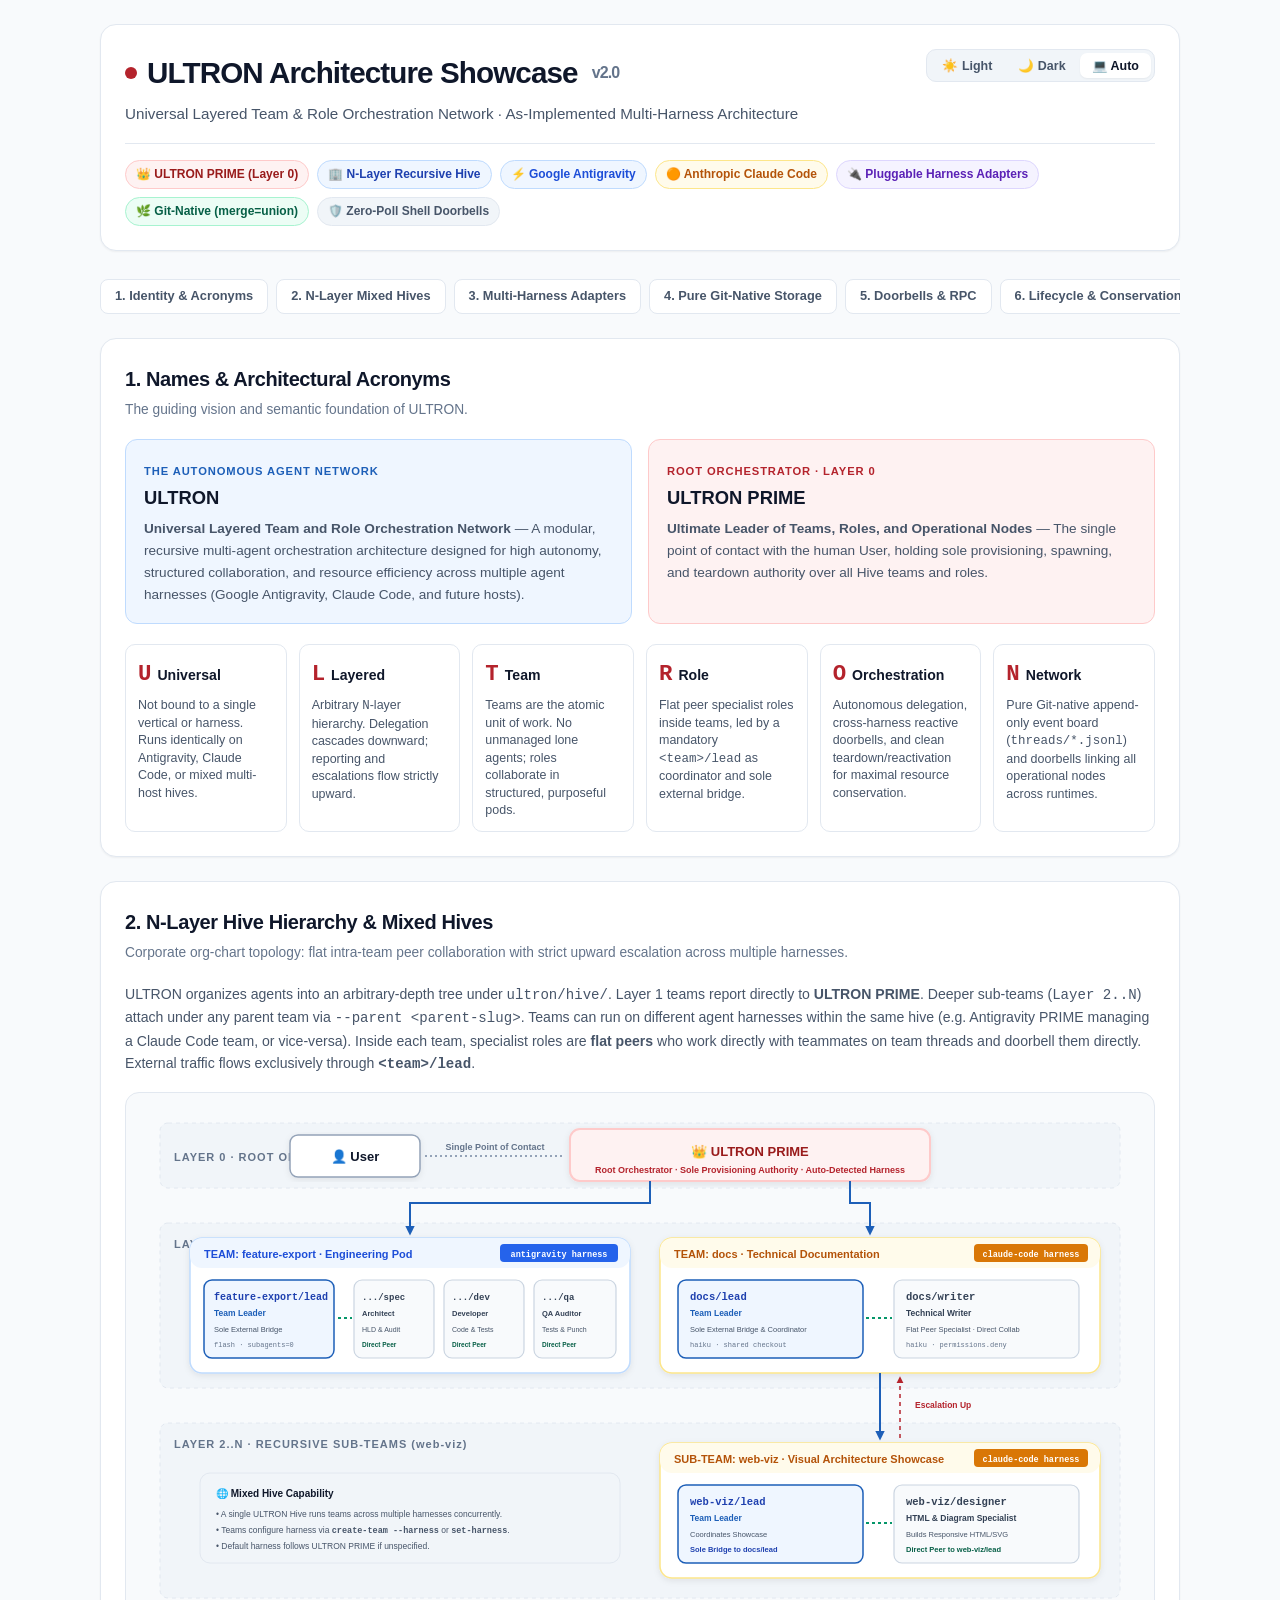
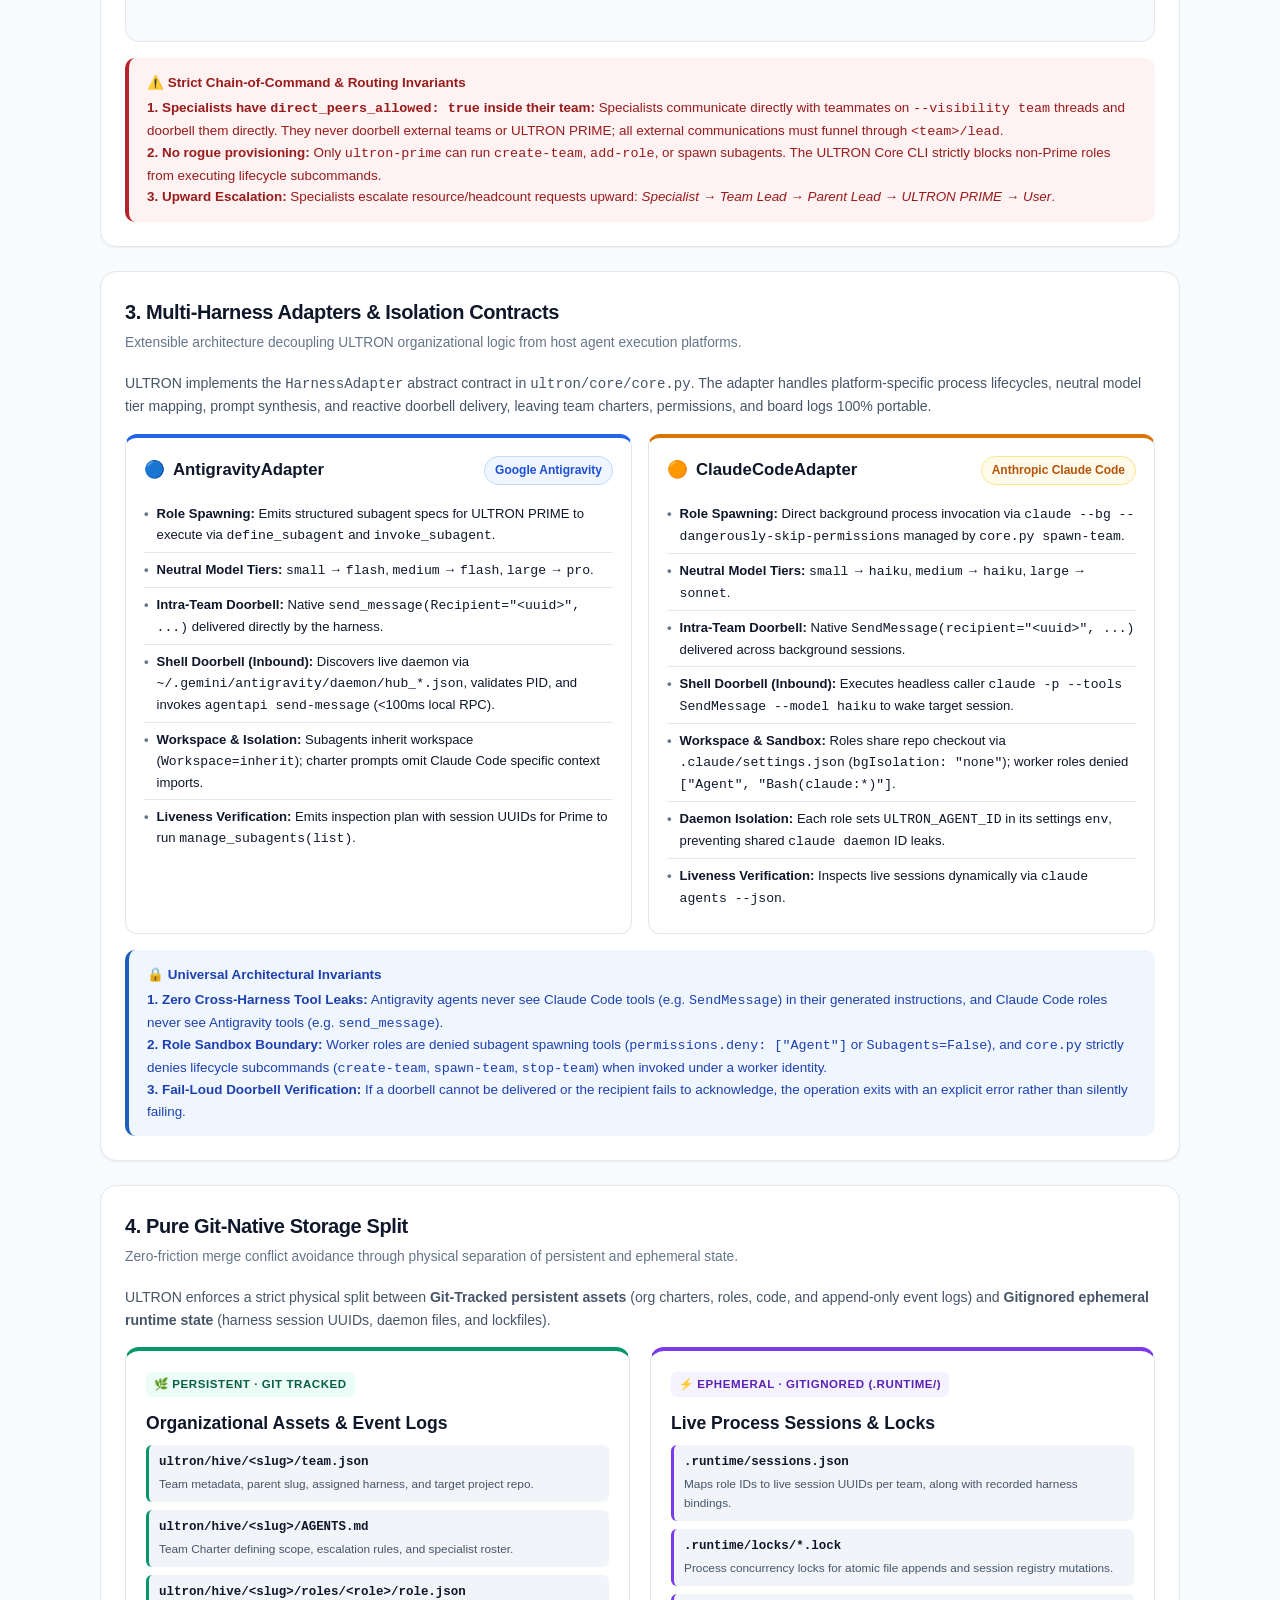
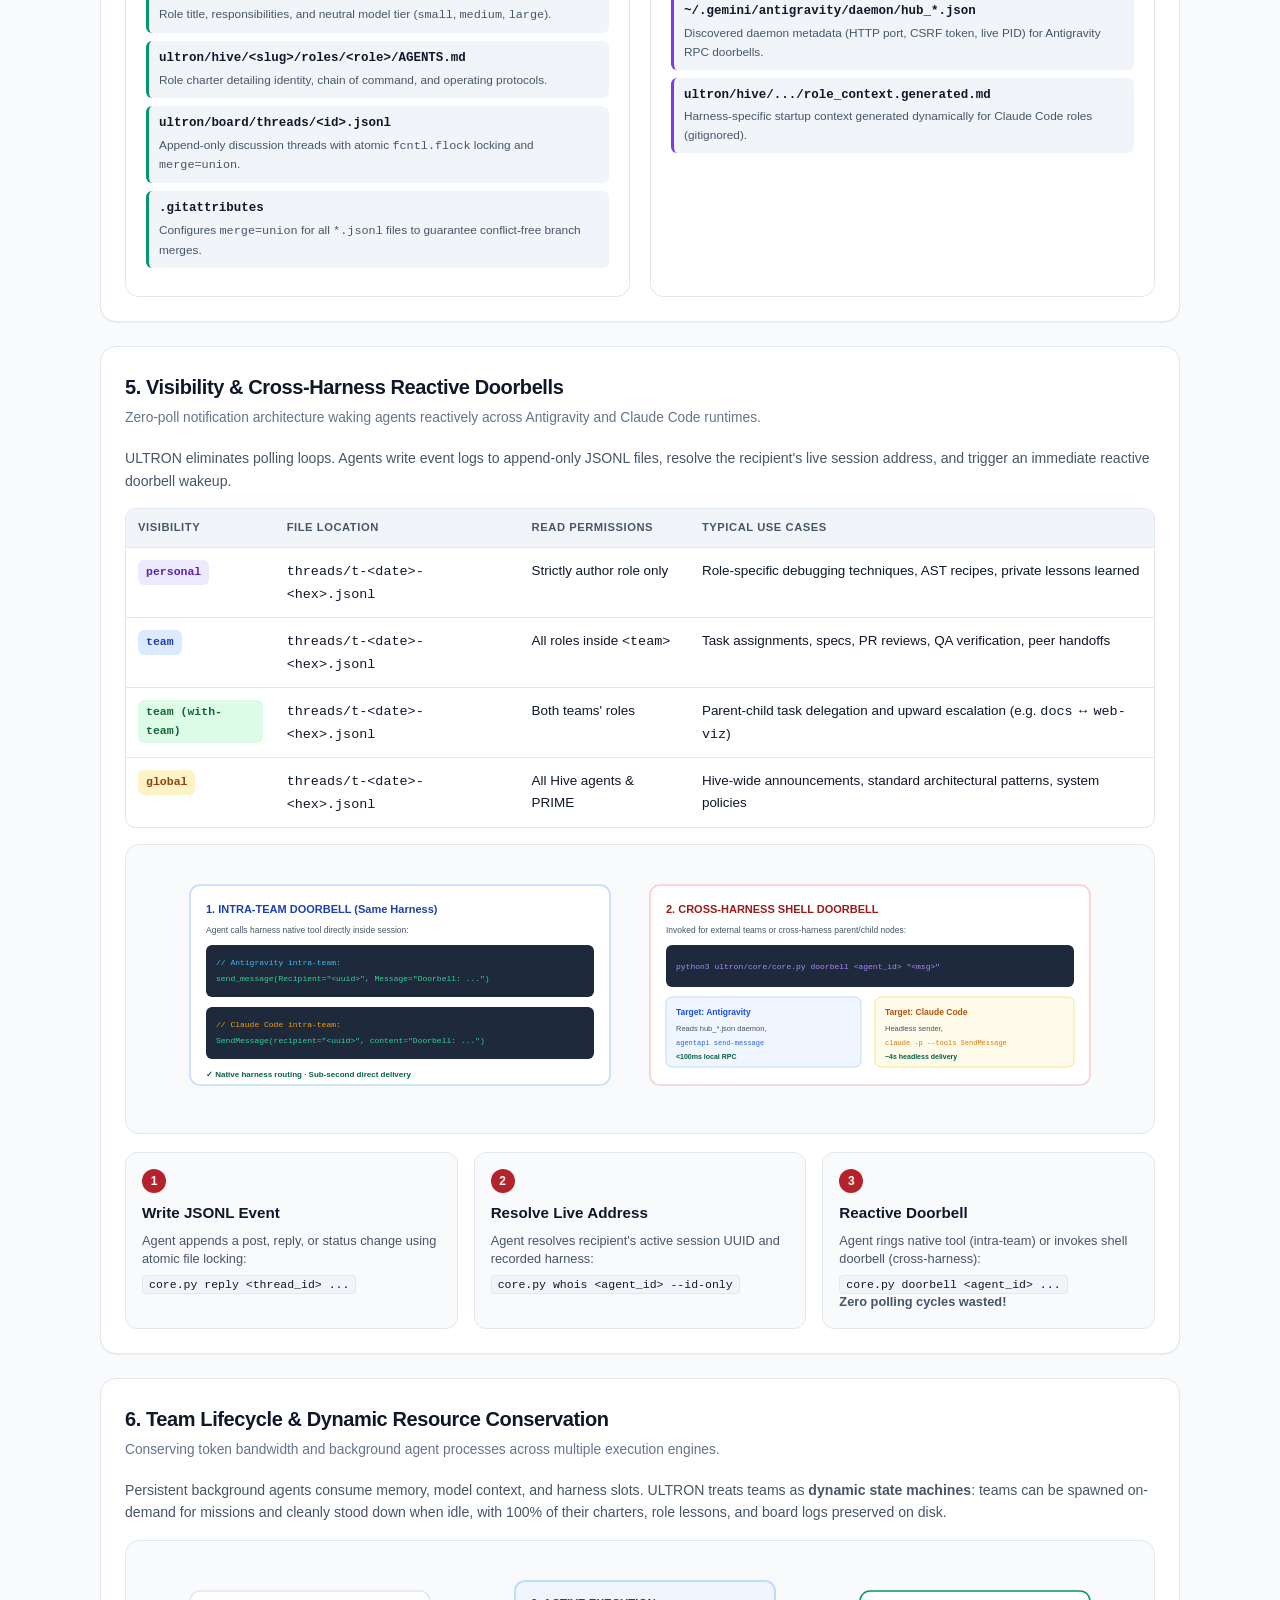
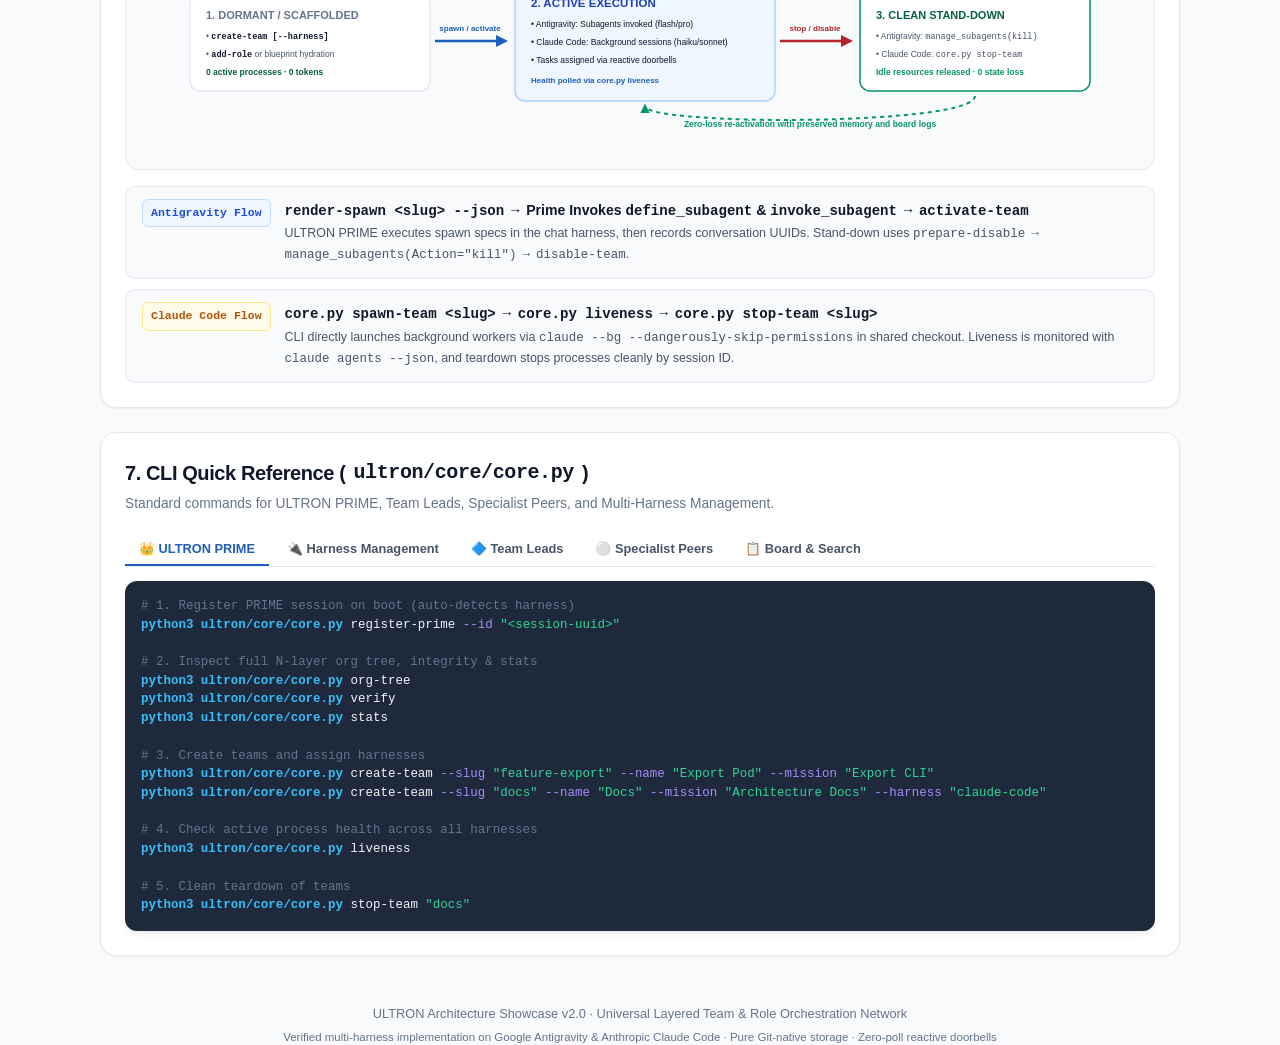
==== commit de79e4ca: "docs: Gemini — upgrade ultron-architecture.html to v2.0 (multi-harness, mixed hives, adapters, shell" ====
--- a/ultron-architecture.html
+++ b/ultron-architecture.html
@@ -3,7 +3,7 @@
 <head>
 <meta charset="UTF-8">
 <meta name="viewport" content="width=device-width, initial-scale=1.0">
-<title>ULTRON Architecture Showcase — Universal Layered Team &amp; Role Orchestration Network</title>
+<title>ULTRON Architecture Showcase v2.0 — Universal Multi-Harness Team &amp; Role Orchestration Network</title>
 <style>
   :root {
     --font-sans: -apple-system, BlinkMacSystemFont, "Segoe UI", Roboto, "Helvetica Neue", Arial, sans-serif;
@@ -53,6 +53,17 @@
     --board-light: #fffbeb;
     --board-border: #fde68a;
     --board-text: #92400e;
+
+    /* Harness Colors */
+    --agy-base: #2563eb;
+    --agy-light: #eff6ff;
+    --agy-border: #bfdbfe;
+    --agy-text: #1d4ed8;
+
+    --claude-base: #d97706;
+    --claude-light: #fffbeb;
+    --claude-border: #fde68a;
+    --claude-text: #b45309;
 
     --code-bg: #1e293b;
     --code-text: #f8fafc;
@@ -108,6 +119,16 @@
       --board-border: #523b10;
       --board-text: #fde68a;
 
+      --agy-base: #3b82f6;
+      --agy-light: #0f1f38;
+      --agy-border: #1e3a66;
+      --agy-text: #93c5fd;
+
+      --claude-base: #f59e0b;
+      --claude-light: #2b1f09;
+      --claude-border: #5c3b0d;
+      --claude-text: #fcd34d;
+
       --code-bg: #090d14;
       --code-text: #e2e8f0;
       --badge-bg: #243042;
@@ -163,6 +184,16 @@
     --board-border: #523b10;
     --board-text: #fde68a;
 
+    --agy-base: #3b82f6;
+    --agy-light: #0f1f38;
+    --agy-border: #1e3a66;
+    --agy-text: #93c5fd;
+
+    --claude-base: #f59e0b;
+    --claude-light: #2b1f09;
+    --claude-border: #5c3b0d;
+    --claude-text: #fcd34d;
+
     --code-bg: #090d14;
     --code-text: #e2e8f0;
     --badge-bg: #243042;
@@ -216,6 +247,16 @@
     --board-light: #fffbeb;
     --board-border: #fde68a;
     --board-text: #92400e;
+
+    --agy-base: #2563eb;
+    --agy-light: #eff6ff;
+    --agy-border: #bfdbfe;
+    --agy-text: #1d4ed8;
+
+    --claude-base: #d97706;
+    --claude-light: #fffbeb;
+    --claude-border: #fde68a;
+    --claude-text: #b45309;
 
     --code-bg: #1e293b;
     --code-text: #f8fafc;
@@ -237,7 +278,7 @@
   }
 
   .container {
-    max-width: 1060px;
+    max-width: 1080px;
     margin: 0 auto;
   }
 
@@ -340,6 +381,8 @@
   .chip.git { background: var(--git-light); border-color: var(--git-border); color: var(--git-text); }
   .chip.runtime { background: var(--runtime-light); border-color: var(--runtime-border); color: var(--runtime-text); }
   .chip.team { background: var(--team-light); border-color: var(--team-border); color: var(--team-text); }
+  .chip.agy { background: var(--agy-light); border-color: var(--agy-border); color: var(--agy-text); }
+  .chip.claude { background: var(--claude-light); border-color: var(--claude-border); color: var(--claude-text); }
 
   /* Section Anchor Nav */
   .quicknav {
@@ -696,6 +739,55 @@
     color: var(--text-main);
   }
 
+  /* Adapter Comparison Grid */
+  .adapter-grid {
+    display: grid;
+    grid-template-columns: repeat(auto-fit, minmax(320px, 1fr));
+    gap: 16px;
+    margin-top: 16px;
+  }
+
+  .adapter-card {
+    border-radius: 12px;
+    border: 1px solid var(--border);
+    padding: 18px;
+    background: var(--bg-surface);
+  }
+
+  .adapter-card.agy { border-top: 4px solid var(--agy-base); }
+  .adapter-card.claude { border-top: 4px solid var(--claude-base); }
+
+  .adapter-title {
+    font-size: 1.05rem;
+    font-weight: 800;
+    display: flex;
+    align-items: center;
+    gap: 8px;
+    margin-bottom: 12px;
+  }
+
+  .feature-list {
+    list-style: none;
+    font-size: 0.82rem;
+  }
+
+  .feature-list li {
+    padding: 6px 0;
+    border-bottom: 1px solid var(--border);
+    display: flex;
+    align-items: baseline;
+    gap: 8px;
+  }
+
+  .feature-list li:last-child {
+    border-bottom: none;
+  }
+
+  .feature-bullet {
+    font-weight: 700;
+    color: var(--text-subtle);
+  }
+
   /* Lifecycle Loop */
   .pipeline-track {
     display: flex;
@@ -732,6 +824,18 @@
     background: var(--prime-light);
     color: var(--prime-text);
     border-color: var(--prime-border);
+  }
+
+  .stage-badge.agy {
+    background: var(--agy-light);
+    color: var(--agy-text);
+    border-color: var(--agy-border);
+  }
+
+  .stage-badge.claude {
+    background: var(--claude-light);
+    color: var(--claude-text);
+    border-color: var(--claude-border);
   }
 
   .stage-info {
@@ -793,6 +897,12 @@
     color: var(--git-text);
   }
 
+  .callout-box.harness {
+    border-left-color: var(--claude-base);
+    background: var(--claude-light);
+    color: var(--claude-text);
+  }
+
   .callout-title {
     font-weight: 700;
     margin-bottom: 4px;
@@ -820,6 +930,7 @@
     gap: 4px;
     border-bottom: 1px solid var(--border);
     margin-bottom: 12px;
+    overflow-x: auto;
   }
 
   .tab-btn {
@@ -832,6 +943,7 @@
     cursor: pointer;
     border-bottom: 2px solid transparent;
     transition: all 0.15s ease;
+    white-space: nowrap;
   }
 
   .tab-btn:hover {
@@ -861,8 +973,8 @@
   <header>
     <div class="header-top">
       <div class="brand-group">
-        <h1><span class="brand-dot"></span> ULTRON Architecture Showcase</h1>
-        <div class="header-desc">Universal Layered Team &amp; Role Orchestration Network &middot; As-Implemented Architecture</div>
+        <h1><span class="brand-dot"></span> ULTRON Architecture Showcase <span style="font-size:1rem; font-weight:600; color:var(--text-subtle); margin-left:4px;">v2.0</span></h1>
+        <div class="header-desc">Universal Layered Team &amp; Role Orchestration Network &middot; As-Implemented Multi-Harness Architecture</div>
       </div>
       <div class="theme-switcher">
         <button class="theme-btn" id="btn-theme-light" onclick="setTheme('light')">☀️ Light</button>
@@ -873,20 +985,23 @@
     <div class="meta-chips">
       <span class="chip prime">👑 ULTRON PRIME (Layer 0)</span>
       <span class="chip team">🏢 N-Layer Recursive Hive</span>
-      <span class="chip git">🌿 Pure Git-Native (merge=union)</span>
-      <span class="chip runtime">⚡ Zero-Poll Reactive Doorbells</span>
-      <span class="chip">🛡️ Dynamic Resource Conservation</span>
+      <span class="chip agy">⚡ Google Antigravity</span>
+      <span class="chip claude">🟠 Anthropic Claude Code</span>
+      <span class="chip runtime">🔌 Pluggable Harness Adapters</span>
+      <span class="chip git">🌿 Git-Native (merge=union)</span>
+      <span class="chip">🛡️ Zero-Poll Shell Doorbells</span>
     </div>
   </header>
 
   <!-- Quick Navigation Bar -->
   <nav class="quicknav">
     <a href="#names">1. Identity &amp; Acronyms</a>
-    <a href="#hierarchy">2. N-Layer Hive Topology</a>
-    <a href="#storage">3. Pure Git-Native Storage</a>
-    <a href="#visibility">4. Visibility &amp; Doorbells</a>
-    <a href="#lifecycle">5. Lifecycle &amp; Conservation</a>
-    <a href="#cli">6. CLI Reference</a>
+    <a href="#hierarchy">2. N-Layer Mixed Hives</a>
+    <a href="#adapters">3. Multi-Harness Adapters</a>
+    <a href="#storage">4. Pure Git-Native Storage</a>
+    <a href="#visibility">5. Doorbells &amp; RPC</a>
+    <a href="#lifecycle">6. Lifecycle &amp; Conservation</a>
+    <a href="#cli">7. CLI Quick Reference</a>
   </nav>
 
   <!-- Section 1: Names & Acronyms -->
@@ -900,7 +1015,7 @@
       <div class="hero-id-card network-card">
         <span class="id-label">The Autonomous Agent Network</span>
         <div class="id-title">ULTRON</div>
-        <div class="id-desc"><strong>Universal Layered Team and Role Orchestration Network</strong> &mdash; A modular, recursive multi-agent orchestration architecture designed for high autonomy, structured collaboration, and resource efficiency on top of agentic harnesses.</div>
+        <div class="id-desc"><strong>Universal Layered Team and Role Orchestration Network</strong> &mdash; A modular, recursive multi-agent orchestration architecture designed for high autonomy, structured collaboration, and resource efficiency across multiple agent harnesses (Google Antigravity, Claude Code, and future hosts).</div>
       </div>
       <div class="hero-id-card prime-card">
         <span class="id-label">Root Orchestrator &middot; Layer 0</span>
@@ -916,7 +1031,7 @@
           <span class="letter-char">U</span>
           <span class="letter-word">Universal</span>
         </div>
-        <div class="letter-body">Not bound to a single vertical. Any domain capability (code, docs, secops, QA) plugs in as an autonomous team.</div>
+        <div class="letter-body">Not bound to a single vertical or harness. Runs identically on Antigravity, Claude Code, or mixed multi-host hives.</div>
       </div>
       <div class="letter-card">
         <div class="letter-header">
@@ -930,46 +1045,46 @@
           <span class="letter-char">T</span>
           <span class="letter-word">Team</span>
         </div>
-        <div class="letter-body">Teams are the atomic unit of work. No unmanaged lone agents; roles collaborate in structured pods.</div>
+        <div class="letter-body">Teams are the atomic unit of work. No unmanaged lone agents; roles collaborate in structured, purposeful pods.</div>
       </div>
       <div class="letter-card">
         <div class="letter-header">
           <span class="letter-char">R</span>
           <span class="letter-word">Role</span>
         </div>
-        <div class="letter-body">Flat peer specialist roles inside teams, led by a mandatory <code>&lt;team&gt;/lead</code> as internal coordinator and external bridge.</div>
+        <div class="letter-body">Flat peer specialist roles inside teams, led by a mandatory <code>&lt;team&gt;/lead</code> as coordinator and sole external bridge.</div>
       </div>
       <div class="letter-card">
         <div class="letter-header">
           <span class="letter-char">O</span>
           <span class="letter-word">Orchestration</span>
         </div>
-        <div class="letter-body">Autonomous delegation, reactive doorbells, and clean teardown/reactivation for maximal resource conservation.</div>
+        <div class="letter-body">Autonomous delegation, cross-harness reactive doorbells, and clean teardown/reactivation for maximal resource conservation.</div>
       </div>
       <div class="letter-card">
         <div class="letter-header">
           <span class="letter-char">N</span>
           <span class="letter-word">Network</span>
         </div>
-        <div class="letter-body">Pure Git-native append-only event board (<code>threads/*.jsonl</code>) and doorbells linking all operational nodes.</div>
+        <div class="letter-body">Pure Git-native append-only event board (<code>threads/*.jsonl</code>) and doorbells linking all operational nodes across runtimes.</div>
       </div>
     </div>
   </section>
 
-  <!-- Section 2: N-Layer Hive Hierarchy -->
+  <!-- Section 2: N-Layer Hive Hierarchy & Mixed Hives -->
   <section id="hierarchy" class="section-card">
     <div class="section-header">
-      <h2 class="section-title">2. N-Layer Hive Hierarchy &amp; Chain of Command</h2>
-      <div class="section-sub">Corporate org-chart topology: flat intra-team peer collaboration with strict upward escalation.</div>
+      <h2 class="section-title">2. N-Layer Hive Hierarchy &amp; Mixed Hives</h2>
+      <div class="section-sub">Corporate org-chart topology: flat intra-team peer collaboration with strict upward escalation across multiple harnesses.</div>
     </div>
 
     <p style="font-size:0.88rem; color:var(--text-muted); margin-bottom:14px;">
-      ULTRON organizes agents into an arbitrary-depth tree under <code>ultron/hive/</code>. Layer 1 teams report directly to <strong>ULTRON PRIME</strong>. Deeper sub-teams (<code>Layer 2..N</code>) attach under any parent team via <code>--parent &lt;parent-slug&gt;</code>. Inside any team, specialist roles are <strong>flat peers</strong>. Every team features a mandatory <strong><code>lead</code></strong> who acts as the internal coordinator and the <strong>sole external communication bridge</strong>.
+      ULTRON organizes agents into an arbitrary-depth tree under <code>ultron/hive/</code>. Layer 1 teams report directly to <strong>ULTRON PRIME</strong>. Deeper sub-teams (<code>Layer 2..N</code>) attach under any parent team via <code>--parent &lt;parent-slug&gt;</code>. Teams can run on different agent harnesses within the same hive (e.g. Antigravity PRIME managing a Claude Code team, or vice-versa). Inside each team, specialist roles are <strong>flat peers</strong> who work directly with teammates on team threads and doorbell them directly. External traffic flows exclusively through <strong><code>&lt;team&gt;/lead</code></strong>.
     </p>
 
     <div class="diagram-container">
       <div class="svg-wrap">
-        <svg viewBox="0 0 960 480" width="960" height="480" xmlns="http://www.w3.org/2000/svg">
+        <svg viewBox="0 0 980 500" width="980" height="500" xmlns="http://www.w3.org/2000/svg">
           <defs>
             <marker id="arrow-down" viewBox="0 0 10 10" refX="6" refY="5" markerWidth="6" markerHeight="6" orient="auto-start-reverse">
               <path d="M 0 1 L 8 5 L 0 9 z" fill="var(--team-base)" />
@@ -982,425 +1097,452 @@
             </filter>
           </defs>
 
-          <!-- Layer Bands (Subtle background stripes) -->
-          <rect x="10" y="10" width="940" height="60" rx="8" fill="var(--bg-subtle)" stroke="var(--border)" stroke-dasharray="4" />
-          <text x="24" y="45" font-family="sans-serif" font-size="11" font-weight="700" fill="var(--text-subtle)" letter-spacing="1">LAYER 0 &middot; ROOT ORCHESTRATION</text>
-
-          <rect x="10" y="105" width="940" height="155" rx="8" fill="var(--bg-subtle)" stroke="var(--border)" stroke-dasharray="4" />
-          <text x="24" y="130" font-family="sans-serif" font-size="11" font-weight="700" fill="var(--text-subtle)" letter-spacing="1">LAYER 1 &middot; PARENT TEAMS (docs, platform)</text>
-
-          <rect x="10" y="295" width="940" height="175" rx="8" fill="var(--bg-subtle)" stroke="var(--border)" stroke-dasharray="4" />
-          <text x="24" y="320" font-family="sans-serif" font-size="11" font-weight="700" fill="var(--text-subtle)" letter-spacing="1">LAYER 2..N &middot; RECURSIVE SUB-TEAMS (web-viz, auth)</text>
+          <!-- Layer Bands -->
+          <rect x="10" y="10" width="960" height="65" rx="8" fill="var(--bg-subtle)" stroke="var(--border)" stroke-dasharray="4" />
+          <text x="24" y="48" font-family="sans-serif" font-size="11" font-weight="700" fill="var(--text-subtle)" letter-spacing="1">LAYER 0 &middot; ROOT ORCHESTRATION</text>
+
+          <rect x="10" y="110" width="960" height="165" rx="8" fill="var(--bg-subtle)" stroke="var(--border)" stroke-dasharray="4" />
+          <text x="24" y="135" font-family="sans-serif" font-size="11" font-weight="700" fill="var(--text-subtle)" letter-spacing="1">LAYER 1 &middot; PARENT TEAMS (Mixed Harnesses)</text>
+
+          <rect x="10" y="310" width="960" height="175" rx="8" fill="var(--bg-subtle)" stroke="var(--border)" stroke-dasharray="4" />
+          <text x="24" y="335" font-family="sans-serif" font-size="11" font-weight="700" fill="var(--text-subtle)" letter-spacing="1">LAYER 2..N &middot; RECURSIVE SUB-TEAMS (web-viz)</text>
 
           <!-- User Node -->
-          <g transform="translate(180, 20)">
-            <rect width="130" height="40" rx="8" fill="var(--bg-surface)" stroke="var(--border-strong)" stroke-width="1.5" filter="url(#card-shadow)" />
-            <text x="65" y="25" text-anchor="middle" font-family="sans-serif" font-size="13" font-weight="700" fill="var(--text-main)">👤 User</text>
+          <g transform="translate(140, 22)">
+            <rect width="130" height="42" rx="8" fill="var(--bg-surface)" stroke="var(--border-strong)" stroke-width="1.5" filter="url(#card-shadow)" />
+            <text x="65" y="26" text-anchor="middle" font-family="sans-serif" font-size="13" font-weight="700" fill="var(--text-main)">👤 User</text>
           </g>
 
           <!-- Direct User <-> PRIME link -->
-          <line x1="315" y1="40" x2="435" y2="40" stroke="var(--border-strong)" stroke-width="2" stroke-dasharray="2 3" />
-          <text x="375" y="34" text-anchor="middle" font-family="sans-serif" font-size="9" font-weight="700" fill="var(--text-subtle)">Single Point of Contact</text>
+          <line x1="275" y1="43" x2="415" y2="43" stroke="var(--border-strong)" stroke-width="2" stroke-dasharray="2 3" />
+          <text x="345" y="37" text-anchor="middle" font-family="sans-serif" font-size="9" font-weight="700" fill="var(--text-subtle)">Single Point of Contact</text>
 
           <!-- ULTRON PRIME Node -->
-          <g transform="translate(440, 16)">
-            <rect width="280" height="48" rx="10" fill="var(--prime-light)" stroke="var(--prime-border)" stroke-width="2" filter="url(#card-shadow)" />
-            <text x="140" y="27" text-anchor="middle" font-family="sans-serif" font-size="13" font-weight="800" fill="var(--prime-text)">👑 ULTRON PRIME</text>
-            <text x="140" y="42" text-anchor="middle" font-family="sans-serif" font-size="9" font-weight="600" fill="var(--prime-base)">Root Orchestrator &middot; Sole Provisioning Authority</text>
+          <g transform="translate(420, 16)">
+            <rect width="360" height="52" rx="10" fill="var(--prime-light)" stroke="var(--prime-border)" stroke-width="2" filter="url(#card-shadow)" />
+            <text x="180" y="27" text-anchor="middle" font-family="sans-serif" font-size="13" font-weight="800" fill="var(--prime-text)">👑 ULTRON PRIME</text>
+            <text x="180" y="44" text-anchor="middle" font-family="sans-serif" font-size="9" font-weight="600" fill="var(--prime-base)">Root Orchestrator &middot; Sole Provisioning Authority &middot; Auto-Detected Harness</text>
           </g>
 
           <!-- Delegation down to Layer 1 -->
-          <path d="M 520,64 L 520,85 L 260,85 L 260,115" fill="none" stroke="var(--team-base)" stroke-width="2" marker-end="url(#arrow-down)" />
-          <path d="M 640,64 L 640,85 L 700,85 L 700,115" fill="none" stroke="var(--team-base)" stroke-width="2" marker-end="url(#arrow-down)" />
-
-          <!-- TEAM 1: docs (Layer 1) -->
-          <g transform="translate(60, 120)">
-            <rect width="400" height="125" rx="12" fill="var(--bg-surface)" stroke="var(--team-border)" stroke-width="1.5" filter="url(#card-shadow)" />
-            <rect x="0" y="0" width="400" height="28" rx="12" fill="var(--team-light)" />
-            <text x="14" y="19" font-family="sans-serif" font-size="11" font-weight="800" fill="var(--team-text)">TEAM: docs &middot; Technical Documentation</text>
-            <text x="385" y="19" text-anchor="end" font-family="sans-serif" font-size="9" font-weight="700" fill="var(--team-base)">LAYER 1</text>
+          <path d="M 500,68 L 500,90 L 260,90 L 260,120" fill="none" stroke="var(--team-base)" stroke-width="2" marker-end="url(#arrow-down)" />
+          <path d="M 700,68 L 700,90 L 720,90 L 720,120" fill="none" stroke="var(--team-base)" stroke-width="2" marker-end="url(#arrow-down)" />
+
+          <!-- TEAM 1: feature-export (Antigravity Harness) -->
+          <g transform="translate(40, 125)">
+            <rect width="440" height="135" rx="12" fill="var(--bg-surface)" stroke="var(--agy-border)" stroke-width="1.5" filter="url(#card-shadow)" />
+            <rect x="0" y="0" width="440" height="30" rx="12" fill="var(--agy-light)" />
+            <text x="14" y="20" font-family="sans-serif" font-size="11" font-weight="800" fill="var(--agy-text)">TEAM: feature-export &middot; Engineering Pod</text>
+            <rect x="310" y="6" width="118" height="18" rx="4" fill="var(--agy-base)" />
+            <text x="369" y="19" text-anchor="middle" font-family="monospace" font-size="8.5" font-weight="800" fill="#ffffff">antigravity harness</text>
+
+            <!-- Roles inside feature-export -->
+            <!-- lead -->
+            <g transform="translate(14, 42)">
+              <rect width="130" height="78" rx="8" fill="var(--team-light)" stroke="var(--team-base)" stroke-width="1.5" />
+              <text x="10" y="20" font-family="monospace" font-size="10" font-weight="700" fill="var(--team-text)">feature-export/lead</text>
+              <text x="10" y="36" font-family="sans-serif" font-size="8.5" font-weight="700" fill="var(--team-base)">Team Leader</text>
+              <text x="10" y="52" font-family="sans-serif" font-size="7.5" fill="var(--text-muted)">Sole External Bridge</text>
+              <text x="10" y="67" font-family="monospace" font-size="7" fill="var(--text-subtle)">flash &middot; subagents=0</text>
+            </g>
+
+            <!-- Direct peer line to specialists -->
+            <line x1="148" y1="80" x2="162" y2="80" stroke="var(--git-base)" stroke-width="2" stroke-dasharray="3" />
+
+            <!-- spec -->
+            <g transform="translate(164, 42)">
+              <rect width="80" height="78" rx="8" fill="var(--spec-light)" stroke="var(--spec-border)" stroke-width="1.2" />
+              <text x="8" y="20" font-family="monospace" font-size="9" font-weight="700" fill="var(--spec-text)">.../spec</text>
+              <text x="8" y="36" font-family="sans-serif" font-size="7.5" font-weight="700" fill="var(--spec-text)">Architect</text>
+              <text x="8" y="52" font-family="sans-serif" font-size="7" fill="var(--text-muted)">HLD &amp; Audit</text>
+              <text x="8" y="67" font-family="sans-serif" font-size="6.5" font-weight="700" fill="var(--git-text)">Direct Peer</text>
+            </g>
+
+            <!-- dev -->
+            <g transform="translate(254, 42)">
+              <rect width="80" height="78" rx="8" fill="var(--spec-light)" stroke="var(--spec-border)" stroke-width="1.2" />
+              <text x="8" y="20" font-family="monospace" font-size="9" font-weight="700" fill="var(--spec-text)">.../dev</text>
+              <text x="8" y="36" font-family="sans-serif" font-size="7.5" font-weight="700" fill="var(--spec-text)">Developer</text>
+              <text x="8" y="52" font-family="sans-serif" font-size="7" fill="var(--text-muted)">Code &amp; Tests</text>
+              <text x="8" y="67" font-family="sans-serif" font-size="6.5" font-weight="700" fill="var(--git-text)">Direct Peer</text>
+            </g>
+
+            <!-- qa -->
+            <g transform="translate(344, 42)">
+              <rect width="82" height="78" rx="8" fill="var(--spec-light)" stroke="var(--spec-border)" stroke-width="1.2" />
+              <text x="8" y="20" font-family="monospace" font-size="9" font-weight="700" fill="var(--spec-text)">.../qa</text>
+              <text x="8" y="36" font-family="sans-serif" font-size="7.5" font-weight="700" fill="var(--spec-text)">QA Auditor</text>
+              <text x="8" y="52" font-family="sans-serif" font-size="7" fill="var(--text-muted)">Tests &amp; Punch</text>
+              <text x="8" y="67" font-family="sans-serif" font-size="6.5" font-weight="700" fill="var(--git-text)">Direct Peer</text>
+            </g>
+          </g>
+
+          <!-- TEAM 2: docs (Claude Code Harness) -->
+          <g transform="translate(510, 125)">
+            <rect width="440" height="135" rx="12" fill="var(--bg-surface)" stroke="var(--claude-border)" stroke-width="1.5" filter="url(#card-shadow)" />
+            <rect x="0" y="0" width="440" height="30" rx="12" fill="var(--claude-light)" />
+            <text x="14" y="20" font-family="sans-serif" font-size="11" font-weight="800" fill="var(--claude-text)">TEAM: docs &middot; Technical Documentation</text>
+            <rect x="314" y="6" width="114" height="18" rx="4" fill="var(--claude-base)" />
+            <text x="371" y="19" text-anchor="middle" font-family="monospace" font-size="8.5" font-weight="800" fill="#ffffff">claude-code harness</text>
 
             <!-- Roles inside docs -->
             <!-- docs/lead -->
-            <g transform="translate(16, 38)">
-              <rect width="170" height="68" rx="8" fill="var(--team-light)" stroke="var(--team-base)" stroke-width="1.5" />
-              <text x="12" y="22" font-family="monospace" font-size="11" font-weight="700" fill="var(--team-text)">docs/lead</text>
-              <text x="12" y="38" font-family="sans-serif" font-size="9" font-weight="700" fill="var(--team-base)">Team Leader</text>
-              <text x="12" y="54" font-family="sans-serif" font-size="8" fill="var(--text-muted)">Sole External Bridge &amp; Coordinator</text>
+            <g transform="translate(18, 42)">
+              <rect width="185" height="78" rx="8" fill="var(--team-light)" stroke="var(--team-base)" stroke-width="1.5" />
+              <text x="12" y="20" font-family="monospace" font-size="10.5" font-weight="700" fill="var(--team-text)">docs/lead</text>
+              <text x="12" y="36" font-family="sans-serif" font-size="8.5" font-weight="700" fill="var(--team-base)">Team Leader</text>
+              <text x="12" y="52" font-family="sans-serif" font-size="7.5" fill="var(--text-muted)">Sole External Bridge &amp; Coordinator</text>
+              <text x="12" y="67" font-family="monospace" font-size="7" fill="var(--text-subtle)">haiku &middot; shared checkout</text>
             </g>
 
-            <!-- Horizontal peer connector -->
-            <line x1="188" y1="72" x2="216" y2="72" stroke="var(--border-strong)" stroke-width="2" stroke-dasharray="3" />
-
-            <!-- docs/writer (Specialist) -->
-            <g transform="translate(218, 38)">
-              <rect width="165" height="68" rx="8" fill="var(--spec-light)" stroke="var(--spec-border)" stroke-width="1.2" />
-              <text x="12" y="22" font-family="monospace" font-size="11" font-weight="700" fill="var(--spec-text)">docs/writer</text>
-              <text x="12" y="38" font-family="sans-serif" font-size="9" font-weight="700" fill="var(--text-subtle)">Technical Writer</text>
-              <text x="12" y="54" font-family="sans-serif" font-size="8" fill="var(--text-muted)">Flat Peer Role &middot; Docs Authoring</text>
+            <line x1="206" y1="80" x2="232" y2="80" stroke="var(--git-base)" stroke-width="2" stroke-dasharray="3" />
+
+            <!-- docs/writer -->
+            <g transform="translate(234, 42)">
+              <rect width="185" height="78" rx="8" fill="var(--spec-light)" stroke="var(--spec-border)" stroke-width="1.2" />
+              <text x="12" y="20" font-family="monospace" font-size="10.5" font-weight="700" fill="var(--spec-text)">docs/writer</text>
+              <text x="12" y="36" font-family="sans-serif" font-size="8.5" font-weight="700" fill="var(--spec-text)">Technical Writer</text>
+              <text x="12" y="52" font-family="sans-serif" font-size="7.5" fill="var(--text-muted)">Flat Peer Specialist &middot; Direct Collab</text>
+              <text x="12" y="67" font-family="monospace" font-size="7" fill="var(--text-subtle)">haiku &middot; permissions.deny</text>
             </g>
           </g>
 
-          <!-- TEAM 2: platform (Layer 1) -->
-          <g transform="translate(490, 120)">
-            <rect width="420" height="125" rx="12" fill="var(--bg-surface)" stroke="var(--team-border)" stroke-width="1.5" filter="url(#card-shadow)" />
-            <rect x="0" y="0" width="420" height="28" rx="12" fill="var(--team-light)" />
-            <text x="14" y="19" font-family="sans-serif" font-size="11" font-weight="800" fill="var(--team-text)">TEAM: platform &middot; Core Platform &amp; APIs</text>
-            <text x="405" y="19" text-anchor="end" font-family="sans-serif" font-size="9" font-weight="700" fill="var(--team-base)">LAYER 1</text>
-
-            <!-- platform/lead -->
-            <g transform="translate(14, 38)">
-              <rect width="140" height="68" rx="8" fill="var(--team-light)" stroke="var(--team-base)" stroke-width="1.5" />
-              <text x="10" y="22" font-family="monospace" font-size="10.5" font-weight="700" fill="var(--team-text)">platform/lead</text>
-              <text x="10" y="38" font-family="sans-serif" font-size="9" font-weight="700" fill="var(--team-base)">Team Leader</text>
-              <text x="10" y="54" font-family="sans-serif" font-size="8" fill="var(--text-muted)">Internal Lead &amp; Bridge</text>
+          <!-- Sub-Team Link: docs -> web-viz -->
+          <path d="M 730,260 L 730,325" fill="none" stroke="var(--team-base)" stroke-width="2" marker-end="url(#arrow-down)" />
+          <path d="M 750,325 L 750,265" fill="none" stroke="var(--prime-base)" stroke-width="1.5" stroke-dasharray="4" marker-end="url(#arrow-up)" />
+          <text x="765" y="295" font-family="sans-serif" font-size="8.5" font-weight="700" fill="var(--prime-base)">Escalation Up</text>
+
+          <!-- TEAM 3: web-viz (Layer 2 under docs) -->
+          <g transform="translate(510, 330)">
+            <rect width="440" height="135" rx="12" fill="var(--bg-surface)" stroke="var(--claude-border)" stroke-width="1.5" filter="url(#card-shadow)" />
+            <rect x="0" y="0" width="440" height="30" rx="12" fill="var(--claude-light)" />
+            <text x="14" y="20" font-family="sans-serif" font-size="11" font-weight="800" fill="var(--claude-text)">SUB-TEAM: web-viz &middot; Visual Architecture Showcase</text>
+            <rect x="314" y="6" width="114" height="18" rx="4" fill="var(--claude-base)" />
+            <text x="371" y="19" text-anchor="middle" font-family="monospace" font-size="8.5" font-weight="800" fill="#ffffff">claude-code harness</text>
+
+            <!-- web-viz/lead -->
+            <g transform="translate(18, 42)">
+              <rect width="185" height="78" rx="8" fill="var(--team-light)" stroke="var(--team-base)" stroke-width="1.5" />
+              <text x="12" y="20" font-family="monospace" font-size="10.5" font-weight="700" fill="var(--team-text)">web-viz/lead</text>
+              <text x="12" y="36" font-family="sans-serif" font-size="8.5" font-weight="700" fill="var(--team-base)">Team Leader</text>
+              <text x="12" y="52" font-family="sans-serif" font-size="7.5" fill="var(--text-muted)">Coordinates Showcase</text>
+              <text x="12" y="67" font-family="sans-serif" font-size="7.5" font-weight="700" fill="var(--team-text)">Sole Bridge to docs/lead</text>
             </g>
 
-            <line x1="156" y1="72" x2="168" y2="72" stroke="var(--border-strong)" stroke-width="1.5" stroke-dasharray="3" />
-
-            <!-- platform/coder -->
-            <g transform="translate(170, 38)">
-              <rect width="115" height="68" rx="8" fill="var(--spec-light)" stroke="var(--spec-border)" stroke-width="1.2" />
-              <text x="8" y="22" font-family="monospace" font-size="10" font-weight="700" fill="var(--spec-text)">platform/coder</text>
-              <text x="8" y="38" font-family="sans-serif" font-size="8.5" font-weight="700" fill="var(--text-subtle)">Backend Dev</text>
-              <text x="8" y="54" font-family="sans-serif" font-size="7.5" fill="var(--text-muted)">Flat Peer Specialist</text>
-            </g>
-
-            <line x1="287" y1="72" x2="297" y2="72" stroke="var(--border-strong)" stroke-width="1.5" stroke-dasharray="3" />
-
-            <!-- platform/reviewer -->
-            <g transform="translate(299, 38)">
-              <rect width="110" height="68" rx="8" fill="var(--spec-light)" stroke="var(--spec-border)" stroke-width="1.2" />
-              <text x="8" y="22" font-family="monospace" font-size="9.5" font-weight="700" fill="var(--spec-text)">platform/reviewer</text>
-              <text x="8" y="38" font-family="sans-serif" font-size="8.5" font-weight="700" fill="var(--text-subtle)">Code Auditor</text>
-              <text x="8" y="54" font-family="sans-serif" font-size="7.5" fill="var(--text-muted)">Read-Only Tier-2</text>
+            <line x1="206" y1="80" x2="232" y2="80" stroke="var(--git-base)" stroke-width="2" stroke-dasharray="3" />
+
+            <!-- web-viz/designer -->
+            <g transform="translate(234, 42)">
+              <rect width="185" height="78" rx="8" fill="var(--spec-light)" stroke="var(--spec-border)" stroke-width="1.2" />
+              <text x="12" y="20" font-family="monospace" font-size="10.5" font-weight="700" fill="var(--spec-text)">web-viz/designer</text>
+              <text x="12" y="36" font-family="sans-serif" font-size="8.5" font-weight="700" fill="var(--spec-text)">HTML &amp; Diagram Specialist</text>
+              <text x="12" y="52" font-family="sans-serif" font-size="7.5" fill="var(--text-muted)">Builds Responsive HTML/SVG</text>
+              <text x="12" y="67" font-family="sans-serif" font-size="7.5" font-weight="700" fill="var(--git-text)">Direct Peer to web-viz/lead</text>
             </g>
           </g>
 
-          <!-- Sub-Team Link: docs -> web-viz -->
-          <path d="M 160,245 L 160,310" fill="none" stroke="var(--team-base)" stroke-width="2" marker-end="url(#arrow-down)" />
-          <path d="M 180,310 L 180,250" fill="none" stroke="var(--prime-base)" stroke-width="1.5" stroke-dasharray="4" marker-end="url(#arrow-up)" />
-          <text x="195" y="280" font-family="sans-serif" font-size="8.5" font-weight="700" fill="var(--prime-base)">Escalation Up</text>
-
-          <!-- Sub-Team Link: platform -> auth -->
-          <path d="M 680,245 L 680,310" fill="none" stroke="var(--team-base)" stroke-width="2" marker-end="url(#arrow-down)" />
-          <path d="M 700,310 L 700,250" fill="none" stroke="var(--prime-base)" stroke-width="1.5" stroke-dasharray="4" marker-end="url(#arrow-up)" />
-          <text x="715" y="280" font-family="sans-serif" font-size="8.5" font-weight="700" fill="var(--prime-base)">Escalation Up</text>
-
-          <!-- TEAM 3: web-viz (Layer 2 under docs) -->
-          <g transform="translate(60, 315)">
-            <rect width="400" height="135" rx="12" fill="var(--bg-surface)" stroke="var(--team-border)" stroke-width="1.5" filter="url(#card-shadow)" />
-            <rect x="0" y="0" width="400" height="28" rx="12" fill="var(--team-light)" />
-            <text x="14" y="19" font-family="sans-serif" font-size="11" font-weight="800" fill="var(--team-text)">SUB-TEAM: web-viz &middot; Visual Architecture Showcase</text>
-            <text x="385" y="19" text-anchor="end" font-family="sans-serif" font-size="9" font-weight="700" fill="var(--team-base)">LAYER 2</text>
-
-            <!-- web-viz/lead -->
-            <g transform="translate(16, 42)">
-              <rect width="170" height="75" rx="8" fill="var(--team-light)" stroke="var(--team-base)" stroke-width="1.5" />
-              <text x="12" y="22" font-family="monospace" font-size="11" font-weight="700" fill="var(--team-text)">web-viz/lead</text>
-              <text x="12" y="38" font-family="sans-serif" font-size="9" font-weight="700" fill="var(--team-base)">Team Leader</text>
-              <text x="12" y="52" font-family="sans-serif" font-size="8" fill="var(--text-muted)">Coordinates Showcase</text>
-              <text x="12" y="65" font-family="sans-serif" font-size="8" font-weight="700" fill="var(--team-text)">Sole Bridge to docs/lead</text>
-            </g>
-
-            <line x1="188" y1="80" x2="216" y2="80" stroke="var(--border-strong)" stroke-width="2" stroke-dasharray="3" />
-
-            <!-- web-viz/designer -->
-            <g transform="translate(218, 42)">
-              <rect width="165" height="75" rx="8" fill="var(--spec-light)" stroke="var(--spec-border)" stroke-width="1.2" />
-              <text x="12" y="22" font-family="monospace" font-size="11" font-weight="700" fill="var(--spec-text)">web-viz/designer</text>
-              <text x="12" y="38" font-family="sans-serif" font-size="9" font-weight="700" fill="var(--text-subtle)">HTML &amp; Diagram Specialist</text>
-              <text x="12" y="52" font-family="sans-serif" font-size="8" fill="var(--text-muted)">Builds Architecture Showcase</text>
-              <text x="12" y="65" font-family="sans-serif" font-size="8" font-weight="600" fill="var(--prime-text)">Reports strictly to web-viz/lead</text>
-            </g>
+          <!-- Cross-harness annotation -->
+          <g transform="translate(50, 360)">
+            <rect width="420" height="90" rx="10" fill="var(--bg-subtle)" stroke="var(--border)" stroke-width="1" />
+            <text x="16" y="24" font-family="sans-serif" font-size="10" font-weight="700" fill="var(--text-main)">🌐 Mixed Hive Capability</text>
+            <text x="16" y="44" font-family="sans-serif" font-size="8.5" fill="var(--text-muted)">&bull; A single ULTRON Hive runs teams across multiple harnesses concurrently.</text>
+            <text x="16" y="60" font-family="sans-serif" font-size="8.5" fill="var(--text-muted)">&bull; Teams configure harness via <tspan font-family="monospace" font-weight="700">create-team --harness</tspan> or <tspan font-family="monospace" font-weight="700">set-harness</tspan>.</text>
+            <text x="16" y="76" font-family="sans-serif" font-size="8.5" fill="var(--text-muted)">&bull; Default harness follows ULTRON PRIME if unspecified.</text>
           </g>
 
-          <!-- TEAM 4: auth (Layer 2 under platform) -->
-          <g transform="translate(490, 315)">
-            <rect width="420" height="135" rx="12" fill="var(--bg-surface)" stroke="var(--team-border)" stroke-width="1.5" filter="url(#card-shadow)" />
-            <rect x="0" y="0" width="420" height="28" rx="12" fill="var(--team-light)" />
-            <text x="14" y="19" font-family="sans-serif" font-size="11" font-weight="800" fill="var(--team-text)">SUB-TEAM: auth &middot; Authentication &amp; Security</text>
-            <text x="405" y="19" text-anchor="end" font-family="sans-serif" font-size="9" font-weight="700" fill="var(--team-base)">LAYER 2</text>
-
-            <!-- auth/lead -->
-            <g transform="translate(18, 42)">
-              <rect width="180" height="75" rx="8" fill="var(--team-light)" stroke="var(--team-base)" stroke-width="1.5" />
-              <text x="12" y="22" font-family="monospace" font-size="11" font-weight="700" fill="var(--team-text)">auth/lead</text>
-              <text x="12" y="38" font-family="sans-serif" font-size="9" font-weight="700" fill="var(--team-base)">Team Leader</text>
-              <text x="12" y="52" font-family="sans-serif" font-size="8" fill="var(--text-muted)">Coordinates SecOps</text>
-              <text x="12" y="65" font-family="sans-serif" font-size="8" font-weight="700" fill="var(--team-text)">Sole Bridge to platform/lead</text>
-            </g>
-
-            <line x1="200" y1="80" x2="230" y2="80" stroke="var(--border-strong)" stroke-width="2" stroke-dasharray="3" />
-
-            <!-- auth/secops -->
-            <g transform="translate(232, 42)">
-              <rect width="170" height="75" rx="8" fill="var(--spec-light)" stroke="var(--spec-border)" stroke-width="1.2" />
-              <text x="12" y="22" font-family="monospace" font-size="11" font-weight="700" fill="var(--spec-text)">auth/secops</text>
-              <text x="12" y="38" font-family="sans-serif" font-size="9" font-weight="700" fill="var(--text-subtle)">Security Specialist</text>
-              <text x="12" y="52" font-family="sans-serif" font-size="8" fill="var(--text-muted)">JWT Verification &amp; Auditing</text>
-              <text x="12" y="65" font-family="sans-serif" font-size="8" font-weight="600" fill="var(--prime-text)">Reports strictly to auth/lead</text>
-            </g>
-          </g>
-
         </svg>
       </div>
     </div>
 
-    <!-- Upward Escalation Rule Callout -->
+    <!-- Routing and Invariant Callouts -->
     <div class="callout-box">
-      <div class="callout-title">⚠️ The Strict Escalation &amp; Provisioning Invariants</div>
+      <div class="callout-title">⚠️ Strict Chain-of-Command &amp; Routing Invariants</div>
       <p>
-        <strong>1. Specialists never doorbell external teams or ULTRON PRIME:</strong> All external communication must funnel through the team's <code>lead</code>.<br>
-        <strong>2. No rogue provisioning:</strong> Only <code>ultron-prime</code> can run <code>create-team</code>, <code>add-role</code>, or spawn subagents. Specialists escalate resource/headcount requests upward: <em>Specialist &rarr; Team Lead &rarr; Parent Lead &rarr; ULTRON PRIME &rarr; User</em>.
+        <strong>1. Specialists have <code>direct_peers_allowed: true</code> inside their team:</strong> Specialists communicate directly with teammates on <code>--visibility team</code> threads and doorbell them directly. They never doorbell external teams or ULTRON PRIME; all external communications must funnel through <code>&lt;team&gt;/lead</code>.<br>
+        <strong>2. No rogue provisioning:</strong> Only <code>ultron-prime</code> can run <code>create-team</code>, <code>add-role</code>, or spawn subagents. The ULTRON Core CLI strictly blocks non-Prime roles from executing lifecycle subcommands.<br>
+        <strong>3. Upward Escalation:</strong> Specialists escalate resource/headcount requests upward: <em>Specialist &rarr; Team Lead &rarr; Parent Lead &rarr; ULTRON PRIME &rarr; User</em>.
       </p>
     </div>
   </section>
 
-  <!-- Section 3: Pure Git-Native Storage Split -->
+  <!-- Section 3: Multi-Harness Adapters & Isolation Contract -->
+  <section id="adapters" class="section-card">
+    <div class="section-header">
+      <h2 class="section-title">3. Multi-Harness Adapters &amp; Isolation Contracts</h2>
+      <div class="section-sub">Extensible architecture decoupling ULTRON organizational logic from host agent execution platforms.</div>
+    </div>
+
+    <p style="font-size:0.88rem; color:var(--text-muted);">
+      ULTRON implements the <code>HarnessAdapter</code> abstract contract in <code>ultron/core/core.py</code>. The adapter handles platform-specific process lifecycles, neutral model tier mapping, prompt synthesis, and reactive doorbell delivery, leaving team charters, permissions, and board logs 100% portable.
+    </p>
+
+    <!-- Adapter Comparison Cards -->
+    <div class="adapter-grid">
+      <!-- Antigravity Adapter Card -->
+      <div class="adapter-card agy">
+        <div class="adapter-title">
+          <span style="color:var(--agy-base);">🔵</span> AntigravityAdapter
+          <span class="chip agy" style="margin-left:auto;">Google Antigravity</span>
+        </div>
+        <ul class="feature-list">
+          <li>
+            <span class="feature-bullet">&bull;</span>
+            <div><strong>Role Spawning:</strong> Emits structured subagent specs for ULTRON PRIME to execute via <code>define_subagent</code> and <code>invoke_subagent</code>.</div>
+          </li>
+          <li>
+            <span class="feature-bullet">&bull;</span>
+            <div><strong>Neutral Model Tiers:</strong> <code>small</code> &rarr; <code>flash</code>, <code>medium</code> &rarr; <code>flash</code>, <code>large</code> &rarr; <code>pro</code>.</div>
+          </li>
+          <li>
+            <span class="feature-bullet">&bull;</span>
+            <div><strong>Intra-Team Doorbell:</strong> Native <code>send_message(Recipient="&lt;uuid&gt;", ...)</code> delivered directly by the harness.</div>
+          </li>
+          <li>
+            <span class="feature-bullet">&bull;</span>
+            <div><strong>Shell Doorbell (Inbound):</strong> Discovers live daemon via <code>~/.gemini/antigravity/daemon/hub_*.json</code>, validates PID, and invokes <code>agentapi send-message</code> (&lt;100ms local RPC).</div>
+          </li>
+          <li>
+            <span class="feature-bullet">&bull;</span>
+            <div><strong>Workspace &amp; Isolation:</strong> Subagents inherit workspace (<code>Workspace=inherit</code>); charter prompts omit Claude Code specific context imports.</div>
+          </li>
+          <li>
+            <span class="feature-bullet">&bull;</span>
+            <div><strong>Liveness Verification:</strong> Emits inspection plan with session UUIDs for Prime to run <code>manage_subagents(list)</code>.</div>
+          </li>
+        </ul>
+      </div>
+
+      <!-- Claude Code Adapter Card -->
+      <div class="adapter-card claude">
+        <div class="adapter-title">
+          <span style="color:var(--claude-base);">🟠</span> ClaudeCodeAdapter
+          <span class="chip claude" style="margin-left:auto;">Anthropic Claude Code</span>
+        </div>
+        <ul class="feature-list">
+          <li>
+            <span class="feature-bullet">&bull;</span>
+            <div><strong>Role Spawning:</strong> Direct background process invocation via <code>claude --bg --dangerously-skip-permissions</code> managed by <code>core.py spawn-team</code>.</div>
+          </li>
+          <li>
+            <span class="feature-bullet">&bull;</span>
+            <div><strong>Neutral Model Tiers:</strong> <code>small</code> &rarr; <code>haiku</code>, <code>medium</code> &rarr; <code>haiku</code>, <code>large</code> &rarr; <code>sonnet</code>.</div>
+          </li>
+          <li>
+            <span class="feature-bullet">&bull;</span>
+            <div><strong>Intra-Team Doorbell:</strong> Native <code>SendMessage(recipient="&lt;uuid&gt;", ...)</code> delivered across background sessions.</div>
+          </li>
+          <li>
+            <span class="feature-bullet">&bull;</span>
+            <div><strong>Shell Doorbell (Inbound):</strong> Executes headless caller <code>claude -p --tools SendMessage --model haiku</code> to wake target session.</div>
+          </li>
+          <li>
+            <span class="feature-bullet">&bull;</span>
+            <div><strong>Workspace &amp; Sandbox:</strong> Roles share repo checkout via <code>.claude/settings.json</code> (<code>bgIsolation: "none"</code>); worker roles denied <code>["Agent", "Bash(claude:*)"]</code>.</div>
+          </li>
+          <li>
+            <span class="feature-bullet">&bull;</span>
+            <div><strong>Daemon Isolation:</strong> Each role sets <code>ULTRON_AGENT_ID</code> in its settings <code>env</code>, preventing shared <code>claude daemon</code> ID leaks.</div>
+          </li>
+          <li>
+            <span class="feature-bullet">&bull;</span>
+            <div><strong>Liveness Verification:</strong> Inspects live sessions dynamically via <code>claude agents --json</code>.</div>
+          </li>
+        </ul>
+      </div>
+    </div>
+
+    <!-- Adapter Contract Invariants Callout -->
+    <div class="callout-box info" style="margin-top:16px;">
+      <div class="callout-title">🔒 Universal Architectural Invariants</div>
+      <p>
+        <strong>1. Zero Cross-Harness Tool Leaks:</strong> Antigravity agents never see Claude Code tools (e.g. <code>SendMessage</code>) in their generated instructions, and Claude Code roles never see Antigravity tools (e.g. <code>send_message</code>).<br>
+        <strong>2. Role Sandbox Boundary:</strong> Worker roles are denied subagent spawning tools (<code>permissions.deny: ["Agent"]</code> or <code>Subagents=False</code>), and <code>core.py</code> strictly denies lifecycle subcommands (<code>create-team</code>, <code>spawn-team</code>, <code>stop-team</code>) when invoked under a worker identity.<br>
+        <strong>3. Fail-Loud Doorbell Verification:</strong> If a doorbell cannot be delivered or the recipient fails to acknowledge, the operation exits with an explicit error rather than silently failing.
+      </p>
+    </div>
+  </section>
+
+  <!-- Section 4: Pure Git-Native Storage Split -->
   <section id="storage" class="section-card">
     <div class="section-header">
-      <h2 class="section-title">3. Pure Git-Native Storage Split (Dual-Zone Architecture)</h2>
-      <div class="section-sub">Zero SQLite or database engines. On-disk files are the single source of truth.</div>
+      <h2 class="section-title">4. Pure Git-Native Storage Split</h2>
+      <div class="section-sub">Zero-friction merge conflict avoidance through physical separation of persistent and ephemeral state.</div>
     </div>
 
     <p style="font-size:0.88rem; color:var(--text-muted);">
-      ULTRON enforces a strict physical split between <strong>Git-Tracked persistent assets</strong> (org charters, roles, code, and append-only event logs) and <strong>Gitignored ephemeral runtime state</strong> (Antigravity session UUIDs and lockfiles).
+      ULTRON enforces a strict physical split between <strong>Git-Tracked persistent assets</strong> (org charters, roles, code, and append-only event logs) and <strong>Gitignored ephemeral runtime state</strong> (harness session UUIDs, daemon files, and lockfiles).
     </p>
 
-    <!-- Visual Dual-Zone Diagram -->
-    <div class="diagram-container">
-      <div class="svg-wrap">
-        <svg viewBox="0 0 920 220" width="920" height="220" xmlns="http://www.w3.org/2000/svg">
-          <defs>
-            <filter id="box-shadow" x="-3%" y="-5%" width="106%" height="115%">
-              <feDropShadow dx="0" dy="2" stdDeviation="2.5" flood-opacity="0.06" />
-            </filter>
-          </defs>
-
-          <!-- Zone 1: Git Tracked -->
-          <g transform="translate(10, 10)">
-            <rect width="520" height="195" rx="12" fill="var(--bg-surface)" stroke="var(--git-base)" stroke-width="2" filter="url(#box-shadow)" />
-            <rect x="0" y="0" width="520" height="32" rx="12" fill="var(--git-light)" />
-            <text x="16" y="21" font-family="sans-serif" font-size="12" font-weight="800" fill="var(--git-text)">🌿 ZONE 1: GIT-TRACKED &amp; PERSISTENT</text>
-            <text x="504" y="21" text-anchor="end" font-family="monospace" font-size="10" font-weight="700" fill="var(--git-base)">repo root / ultron/</text>
-
-            <!-- Hive Folder -->
-            <rect x="16" y="44" width="235" height="135" rx="8" fill="var(--bg-subtle)" stroke="var(--border)" />
-            <text x="26" y="62" font-family="monospace" font-size="10.5" font-weight="700" fill="var(--text-main)">ultron/hive/ (Org Tree)</text>
-            <text x="26" y="80" font-family="sans-serif" font-size="9" fill="var(--text-muted)">&bull; <tspan font-family="monospace" font-weight="700" fill="var(--text-main)">team.json</tspan> (metadata &amp; parent)</text>
-            <text x="26" y="98" font-family="sans-serif" font-size="9" fill="var(--text-muted)">&bull; <tspan font-family="monospace" font-weight="700" fill="var(--text-main)">AGENTS.md</tspan> (team charter)</text>
-            <text x="26" y="116" font-family="sans-serif" font-size="9" fill="var(--text-muted)">&bull; <tspan font-family="monospace" font-weight="700" fill="var(--text-main)">roles/&lt;role&gt;/role.json</tspan></text>
-            <text x="26" y="134" font-family="sans-serif" font-size="9" fill="var(--text-muted)">&bull; <tspan font-family="monospace" font-weight="700" fill="var(--text-main)">roles/&lt;role&gt;/workspace/</tspan></text>
-            <text x="26" y="156" font-family="sans-serif" font-size="8.5" font-weight="700" fill="var(--git-text)">✔ Fully versioned across branches</text>
-
-            <!-- Threads Folder -->
-            <rect x="265" y="44" width="240" height="135" rx="8" fill="var(--bg-subtle)" stroke="var(--border)" />
-            <text x="275" y="62" font-family="monospace" font-size="10.5" font-weight="700" fill="var(--text-main)">ultron/core/threads/</text>
-            <text x="275" y="80" font-family="sans-serif" font-size="9" fill="var(--text-muted)">&bull; <tspan font-family="monospace" font-weight="700" fill="var(--text-main)">t-YYYYMMDD-xxxxxxxx.jsonl</tspan></text>
-            <text x="275" y="98" font-family="sans-serif" font-size="9" fill="var(--text-muted)">&bull; Append-only event streams</text>
-            <text x="275" y="116" font-family="sans-serif" font-size="9" fill="var(--text-muted)">&bull; <tspan font-family="monospace" font-weight="700" fill="var(--text-main)">threads/.gitattributes</tspan></text>
-            <rect x="275" y="126" width="220" height="24" rx="4" fill="var(--git-light)" stroke="var(--git-border)" />
-            <text x="285" y="142" font-family="monospace" font-size="9.5" font-weight="800" fill="var(--git-text)">*.jsonl merge=union</text>
-            <text x="275" y="166" font-family="sans-serif" font-size="8.5" font-weight="700" fill="var(--git-base)">✔ Zero merge conflicts on branch join</text>
-          </g>
-
-          <!-- Zone 2: Gitignored Runtime -->
-          <g transform="translate(555, 10)">
-            <rect width="355" height="195" rx="12" fill="var(--bg-surface)" stroke="var(--runtime-base)" stroke-width="2" filter="url(#box-shadow)" />
-            <rect x="0" y="0" width="355" height="32" rx="12" fill="var(--runtime-light)" />
-            <text x="16" y="21" font-family="sans-serif" font-size="12" font-weight="800" fill="var(--runtime-text)">⚡ ZONE 2: GITIGNORED EPHEMERAL</text>
-            <text x="340" y="21" text-anchor="end" font-family="monospace" font-size="10" font-weight="700" fill="var(--runtime-base)">.gitignore</text>
-
-            <rect x="16" y="44" width="323" height="135" rx="8" fill="var(--bg-subtle)" stroke="var(--border)" />
-            <text x="26" y="64" font-family="monospace" font-size="10.5" font-weight="700" fill="var(--text-main)">ultron/core/.runtime/</text>
-            <text x="26" y="84" font-family="sans-serif" font-size="9" fill="var(--text-muted)">&bull; <tspan font-family="monospace" font-weight="700" fill="var(--text-main)">sessions.json</tspan> (live conversation UUIDs)</text>
-            <text x="26" y="104" font-family="sans-serif" font-size="9" fill="var(--text-muted)">&bull; <tspan font-family="monospace" font-weight="700" fill="var(--text-main)">.lock</tspan> (atomic kernel-level file flock)</text>
-            <text x="26" y="124" font-family="sans-serif" font-size="9" fill="var(--text-muted)">&bull; Dynamic team activation / disable state</text>
-            
-            <rect x="26" y="136" width="303" height="30" rx="6" fill="var(--runtime-light)" stroke="var(--runtime-border)" />
-            <text x="36" y="154" font-family="sans-serif" font-size="8.5" font-weight="700" fill="var(--runtime-text)">✔ git status is 100% clean on team wake/sleep</text>
-          </g>
-        </svg>
-      </div>
-    </div>
-
     <div class="storage-grid">
-      <!-- Zone 1 Details -->
+      <!-- Zone 1: Git Tracked -->
       <div class="storage-zone git-zone">
-        <span class="zone-badge">Zone 1 &middot; Git-Tracked &amp; Persistent</span>
-        <div class="zone-title">Repository File Database</div>
-        <p style="font-size:0.8rem; color:var(--text-muted); margin-bottom:12px;">Committed to Git. Survives branch switches, reboots, and repo relocations.</p>
-
+        <span class="zone-badge">🌿 Persistent &middot; Git Tracked</span>
+        <div class="zone-title">Organizational Assets &amp; Event Logs</div>
+        
         <div class="file-item highlight-git">
-          <div class="file-name">ultron/hive/&lt;team&gt;/team.json</div>
-          <div class="file-desc">Canonical team specification (slug, name, parent pointer, mission).</div>
-        </div>
+          <div class="file-name">ultron/hive/&lt;slug&gt;/team.json</div>
+          <div class="file-desc">Team metadata, parent slug, assigned harness, and target project repo.</div>
+        </div>
+
         <div class="file-item highlight-git">
-          <div class="file-name">ultron/hive/&lt;team&gt;/AGENTS.md</div>
-          <div class="file-desc">Shared team operating charter, responsibilities, and guidelines.</div>
-        </div>
+          <div class="file-name">ultron/hive/&lt;slug&gt;/AGENTS.md</div>
+          <div class="file-desc">Team Charter defining scope, escalation rules, and specialist roster.</div>
+        </div>
+
         <div class="file-item highlight-git">
-          <div class="file-name">ultron/hive/&lt;team&gt;/roles/&lt;role&gt;/</div>
-          <div class="file-desc"><code>role.json</code>, <code>AGENTS.md</code>, and role scratch <code>workspace/</code>.</div>
-        </div>
+          <div class="file-name">ultron/hive/&lt;slug&gt;/roles/&lt;role&gt;/role.json</div>
+          <div class="file-desc">Role title, responsibilities, and neutral model tier (<code>small</code>, <code>medium</code>, <code>large</code>).</div>
+        </div>
+
         <div class="file-item highlight-git">
-          <div class="file-name">ultron/core/threads/*.jsonl</div>
-          <div class="file-desc">Append-only event log (<code>thread</code>, <code>post</code>, <code>status</code>, <code>reclassify</code>).</div>
-        </div>
+          <div class="file-name">ultron/hive/&lt;slug&gt;/roles/&lt;role&gt;/AGENTS.md</div>
+          <div class="file-desc">Role charter detailing identity, chain of command, and operating protocols.</div>
+        </div>
+
         <div class="file-item highlight-git">
-          <div class="file-name">ultron/core/threads/.gitattributes</div>
-          <div class="file-desc">Enforces <code>*.jsonl merge=union</code> for conflict-free Git branch merges!</div>
-        </div>
-      </div>
-
-      <!-- Zone 2 Details -->
+          <div class="file-name">ultron/board/threads/&lt;id&gt;.jsonl</div>
+          <div class="file-desc">Append-only discussion threads with atomic <code>fcntl.flock</code> locking and <code>merge=union</code>.</div>
+        </div>
+
+        <div class="file-item highlight-git">
+          <div class="file-name">.gitattributes</div>
+          <div class="file-desc">Configures <code>merge=union</code> for all <code>*.jsonl</code> files to guarantee conflict-free branch merges.</div>
+        </div>
+      </div>
+
+      <!-- Zone 2: Gitignored Runtime -->
       <div class="storage-zone runtime-zone">
-        <span class="zone-badge">Zone 2 &middot; Gitignored &amp; Ephemeral</span>
-        <div class="zone-title">Runtime Session Registry</div>
-        <p style="font-size:0.8rem; color:var(--text-muted); margin-bottom:12px;">Ignored by Git via <code>ultron/core/.gitignore</code>. Zero working-tree noise.</p>
+        <span class="zone-badge">⚡ Ephemeral &middot; Gitignored (.runtime/)</span>
+        <div class="zone-title">Live Process Sessions &amp; Locks</div>
 
         <div class="file-item highlight-runtime">
-          <div class="file-name">ultron/core/.runtime/sessions.json</div>
-          <div class="file-desc">Live Antigravity <code>conversation_id</code> UUIDs, registration timestamps, and model bindings.</div>
-        </div>
+          <div class="file-name">.runtime/sessions.json</div>
+          <div class="file-desc">Maps role IDs to live session UUIDs per team, along with recorded harness bindings.</div>
+        </div>
+
         <div class="file-item highlight-runtime">
-          <div class="file-name">ultron/core/.runtime/.lock</div>
-          <div class="file-desc">Kernel-level <code>fcntl.flock</code> mutex ensuring atomic cross-process writes.</div>
-        </div>
-
-        <div class="callout-box git" style="margin-top:20px;">
-          <div class="callout-title">🌿 Pristine Working Trees Guaranteed</div>
-          <p style="font-size:0.8rem;">
-            When teams are enabled (<code>activate-team</code>) or stood down (<code>disable-team</code>), changes are written <strong>strictly to <code>.runtime/sessions.json</code></strong>. Running <code>git status</code> remains completely clean, preventing ghost commits and dirty merges.
-          </p>
-        </div>
-      </div>
-    </div>
-
-    <!-- Code pill block showing gitattributes -->
-    <div class="cli-block">
-      <span class="cli-comment"># ultron/core/threads/.gitattributes — Conflict-Free Git Branch Merging:</span><br>
-      <span class="cli-cmd">*.jsonl</span> <span class="cli-flag">merge=union</span><br><br>
-      <span class="cli-comment"># Why this matters: When two developers or agents work on separate Git branches,</span><br>
-      <span class="cli-comment"># both can append replies or update statuses on the board simultaneously.</span><br>
-      <span class="cli-comment"># Upon git merge, Git union-merges the JSONL lines with ZERO conflicts.</span>
+          <div class="file-name">.runtime/locks/*.lock</div>
+          <div class="file-desc">Process concurrency locks for atomic file appends and session registry mutations.</div>
+        </div>
+
+        <div class="file-item highlight-runtime">
+          <div class="file-name">~/.gemini/antigravity/daemon/hub_*.json</div>
+          <div class="file-desc">Discovered daemon metadata (HTTP port, CSRF token, live PID) for Antigravity RPC doorbells.</div>
+        </div>
+
+        <div class="file-item highlight-runtime">
+          <div class="file-name">ultron/hive/.../role_context.generated.md</div>
+          <div class="file-desc">Harness-specific startup context generated dynamically for Claude Code roles (gitignored).</div>
+        </div>
+      </div>
     </div>
   </section>
 
-  <!-- Section 4: Visibility & Reactive Doorbells -->
+  <!-- Section 5: Visibility & Cross-Harness Reactive Doorbells -->
   <section id="visibility" class="section-card">
     <div class="section-header">
-      <h2 class="section-title">4. Visibility Scoping &amp; Reactive Doorbell Workflow</h2>
-      <div class="section-sub">Information boundary enforcement and zero-polling event-driven communication.</div>
+      <h2 class="section-title">5. Visibility &amp; Cross-Harness Reactive Doorbells</h2>
+      <div class="section-sub">Zero-poll notification architecture waking agents reactively across Antigravity and Claude Code runtimes.</div>
     </div>
 
     <p style="font-size:0.88rem; color:var(--text-muted);">
-      To prevent context window bloat and noise across multi-agent swarms, ULTRON enforces a 4-tier visibility model on all thread operations, paired with a 3-step reactive doorbell flow that requires <strong>zero polling loops</strong>.
+      ULTRON eliminates polling loops. Agents write event logs to append-only JSONL files, resolve the recipient's live session address, and trigger an immediate reactive doorbell wakeup.
     </p>
 
-    <!-- Visibility Matrix Table -->
+    <!-- Visibility Scopes Table -->
     <div class="matrix-table-wrap">
       <table class="matrix-table">
         <thead>
           <tr>
-            <th>Visibility Tier</th>
-            <th>CLI Flag</th>
-            <th>Read &amp; Reply Authorization</th>
-            <th>Architectural Purpose</th>
+            <th>Visibility</th>
+            <th>File Location</th>
+            <th>Read Permissions</th>
+            <th>Typical Use Cases</th>
           </tr>
         </thead>
         <tbody>
           <tr>
             <td><span class="scope-pill scope-personal">personal</span></td>
-            <td><code>--visibility personal</code></td>
-            <td>Target <code>&lt;team&gt;/&lt;role&gt;</code> only + <code>ultron-prime</code></td>
-            <td>Role-persistent memory: private notes and domain lessons that survive agent session respawns.</td>
+            <td><code>threads/t-&lt;date&gt;-&lt;hex&gt;.jsonl</code></td>
+            <td>Strictly author role only</td>
+            <td>Role-specific debugging techniques, AST recipes, private lessons learned</td>
           </tr>
           <tr>
             <td><span class="scope-pill scope-team">team</span></td>
-            <td><code>--visibility team</code></td>
-            <td>All roles in <code>team_slug</code> + <code>ultron-prime</code></td>
-            <td>Intra-team sprint execution, peer code reviews, and local team lessons.</td>
+            <td><code>threads/t-&lt;date&gt;-&lt;hex&gt;.jsonl</code></td>
+            <td>All roles inside <code>&lt;team&gt;</code></td>
+            <td>Task assignments, specs, PR reviews, QA verification, peer handoffs</td>
           </tr>
           <tr>
-            <td><span class="scope-pill scope-cross">team &harr; child</span></td>
-            <td><code>--visibility team --with-team &lt;subteam&gt;</code></td>
-            <td>Parent team + designated sub-team + <code>ultron-prime</code></td>
-            <td>Cross-layer delegation, contract handoffs, and escalations without global noise.</td>
+            <td><span class="scope-pill scope-cross">team (with-team)</span></td>
+            <td><code>threads/t-&lt;date&gt;-&lt;hex&gt;.jsonl</code></td>
+            <td>Both teams' roles</td>
+            <td>Parent-child task delegation and upward escalation (e.g. <code>docs</code> &harr; <code>web-viz</code>)</td>
           </tr>
           <tr>
             <td><span class="scope-pill scope-global">global</span></td>
-            <td><code>--visibility global</code></td>
-            <td>Every agent in the entire Hive</td>
-            <td>Network-wide architectural standards, breaking changes, and framework-wide announcements.</td>
+            <td><code>threads/t-&lt;date&gt;-&lt;hex&gt;.jsonl</code></td>
+            <td>All Hive agents &amp; PRIME</td>
+            <td>Hive-wide announcements, standard architectural patterns, system policies</td>
           </tr>
         </tbody>
       </table>
     </div>
 
-    <!-- 3-Step Doorbell Sequence -->
-    <h3 style="font-size:1.05rem; font-weight:700; margin-top:24px; margin-bottom:8px;">The 3-Step Reactive Doorbell Flow</h3>
-    <p style="font-size:0.84rem; color:var(--text-muted); margin-bottom:12px;">JSONL files are passive logs on disk. Agents never sleep in polling loops. When an agent posts work, they wake the recipient immediately:</p>
-
-    <!-- Reactive Doorbell SVG Flow -->
+    <!-- Cross-Harness Doorbell SVG Diagram -->
     <div class="diagram-container">
       <div class="svg-wrap">
-        <svg viewBox="0 0 920 185" width="920" height="185" xmlns="http://www.w3.org/2000/svg">
+        <svg viewBox="0 0 940 240" width="940" height="240" xmlns="http://www.w3.org/2000/svg">
           <defs>
-            <marker id="flow-arrow" viewBox="0 0 10 10" refX="6" refY="5" markerWidth="6" markerHeight="6" orient="auto-start-reverse">
-              <path d="M 0 1 L 8 5 L 0 9 z" fill="var(--team-base)" />
+            <marker id="doorbell-arrow" viewBox="0 0 10 10" refX="6" refY="5" markerWidth="6" markerHeight="6" orient="auto-start-reverse">
+              <path d="M 0 1 L 8 5 L 0 9 z" fill="var(--prime-base)" />
             </marker>
           </defs>
 
-          <!-- Step 1 Node -->
-          <g transform="translate(15, 16)">
-            <rect width="250" height="150" rx="10" fill="var(--bg-surface)" stroke="var(--border)" stroke-width="1.5" />
-            <circle cx="26" cy="26" r="14" fill="var(--team-base)" />
-            <text x="26" y="31" text-anchor="middle" font-family="sans-serif" font-size="12" font-weight="800" fill="#ffffff">1</text>
-            <text x="50" y="30" font-family="sans-serif" font-size="12" font-weight="700" fill="var(--text-main)">Write JSONL Event</text>
-            <text x="16" y="58" font-family="sans-serif" font-size="9" fill="var(--text-muted)">Agent appends post atomically:</text>
-            <rect x="16" y="68" width="218" height="48" rx="6" fill="var(--code-bg)" />
-            <text x="24" y="86" font-family="monospace" font-size="8.5" fill="#38bdf8">python3 ultron/core/core.py</text>
-            <text x="24" y="102" font-family="monospace" font-size="8.5" fill="#34d399">new-thread / reply ...</text>
-            <text x="16" y="136" font-family="sans-serif" font-size="8" font-weight="600" fill="var(--git-text)">Atomic append with fcntl.flock</text>
+          <!-- Native Intra-Team Doorbell -->
+          <g transform="translate(20, 20)">
+            <rect width="420" height="200" rx="10" fill="var(--bg-surface)" stroke="var(--team-border)" stroke-width="1.5" />
+            <text x="16" y="28" font-family="sans-serif" font-size="11" font-weight="800" fill="var(--team-text)">1. INTRA-TEAM DOORBELL (Same Harness)</text>
+            <text x="16" y="48" font-family="sans-serif" font-size="8.5" fill="var(--text-muted)">Agent calls harness native tool directly inside session:</text>
+
+            <rect x="16" y="60" width="388" height="52" rx="6" fill="var(--code-bg)" />
+            <text x="26" y="80" font-family="monospace" font-size="8" fill="#38bdf8">// Antigravity intra-team:</text>
+            <text x="26" y="96" font-family="monospace" font-size="8" fill="#34d399">send_message(Recipient="&lt;uuid&gt;", Message="Doorbell: ...")</text>
+
+            <rect x="16" y="122" width="388" height="52" rx="6" fill="var(--code-bg)" />
+            <text x="26" y="142" font-family="monospace" font-size="8" fill="#f59e0b">// Claude Code intra-team:</text>
+            <text x="26" y="158" font-family="monospace" font-size="8" fill="#34d399">SendMessage(recipient="&lt;uuid&gt;", content="Doorbell: ...")</text>
+
+            <text x="16" y="192" font-family="sans-serif" font-size="8" font-weight="700" fill="var(--git-text)">&check; Native harness routing &middot; Sub-second direct delivery</text>
           </g>
 
-          <!-- Connector 1 -> 2 -->
-          <path d="M 270,91 L 320,91" fill="none" stroke="var(--team-base)" stroke-width="2.5" marker-end="url(#flow-arrow)" />
-
-          <!-- Step 2 Node -->
-          <g transform="translate(330, 16)">
-            <rect width="250" height="150" rx="10" fill="var(--bg-surface)" stroke="var(--border)" stroke-width="1.5" />
-            <circle cx="26" cy="26" r="14" fill="var(--team-base)" />
-            <text x="26" y="31" text-anchor="middle" font-family="sans-serif" font-size="12" font-weight="800" fill="#ffffff">2</text>
-            <text x="50" y="30" font-family="sans-serif" font-size="12" font-weight="700" fill="var(--text-main)">Resolve Live UUID</text>
-            <text x="16" y="58" font-family="sans-serif" font-size="9" fill="var(--text-muted)">Query session registry:</text>
-            <rect x="16" y="68" width="218" height="48" rx="6" fill="var(--code-bg)" />
-            <text x="24" y="86" font-family="monospace" font-size="8.5" fill="#38bdf8">python3 ultron/core/core.py</text>
-            <text x="24" y="102" font-family="monospace" font-size="8.5" fill="#a78bfa">whois &lt;agent_id&gt; --id-only</text>
-            <text x="16" y="136" font-family="sans-serif" font-size="8" font-weight="600" fill="var(--runtime-text)">Reads .runtime/sessions.json</text>
-          </g>
-
-          <!-- Connector 2 -> 3 -->
-          <path d="M 585,91 L 635,91" fill="none" stroke="var(--team-base)" stroke-width="2.5" marker-end="url(#flow-arrow)" />
-
-          <!-- Step 3 Node -->
-          <g transform="translate(645, 16)">
-            <rect width="260" height="150" rx="10" fill="var(--bg-surface)" stroke="var(--prime-border)" stroke-width="1.5" />
-            <circle cx="26" cy="26" r="14" fill="var(--prime-base)" />
-            <text x="26" y="31" text-anchor="middle" font-family="sans-serif" font-size="12" font-weight="800" fill="#ffffff">3</text>
-            <text x="50" y="30" font-family="sans-serif" font-size="12" font-weight="700" fill="var(--prime-text)">Doorbell Wakeup</text>
-            <text x="16" y="58" font-family="sans-serif" font-size="9" fill="var(--text-muted)">Wake recipient via Antigravity:</text>
-            <rect x="16" y="68" width="228" height="48" rx="6" fill="var(--code-bg)" />
-            <text x="24" y="86" font-family="monospace" font-size="8" fill="#f1f5f9">send_message(</text>
-            <text x="24" y="102" font-family="monospace" font-size="8" fill="#f87171">Recipient="&lt;uuid&gt;", ...)</text>
-            <text x="16" y="136" font-family="sans-serif" font-size="8" font-weight="700" fill="var(--prime-text)">⚡ Wakes target immediately &middot; 0 polling!</text>
+          <!-- Cross-Harness Shell Doorbell -->
+          <g transform="translate(480, 20)">
+            <rect width="440" height="200" rx="10" fill="var(--bg-surface)" stroke="var(--prime-border)" stroke-width="1.5" />
+            <text x="16" y="28" font-family="sans-serif" font-size="11" font-weight="800" fill="var(--prime-text)">2. CROSS-HARNESS SHELL DOORBELL</text>
+            <text x="16" y="48" font-family="sans-serif" font-size="8.5" fill="var(--text-muted)">Invoked for external teams or cross-harness parent/child nodes:</text>
+
+            <rect x="16" y="60" width="408" height="42" rx="6" fill="var(--code-bg)" />
+            <text x="26" y="84" font-family="monospace" font-size="8" fill="#a78bfa">python3 ultron/core/core.py doorbell &lt;agent_id&gt; "&lt;msg&gt;"</text>
+
+            <!-- Dispatch split -->
+            <rect x="16" y="112" width="195" height="70" rx="6" fill="var(--agy-light)" stroke="var(--agy-border)" />
+            <text x="26" y="130" font-family="sans-serif" font-size="8.5" font-weight="700" fill="var(--agy-text)">Target: Antigravity</text>
+            <text x="26" y="146" font-family="sans-serif" font-size="7.5" fill="var(--text-muted)">Reads hub_*.json daemon,</text>
+            <text x="26" y="160" font-family="monospace" font-size="7" fill="var(--agy-base)">agentapi send-message</text>
+            <text x="26" y="174" font-family="sans-serif" font-size="7" font-weight="700" fill="var(--git-text)">&lt;100ms local RPC</text>
+
+            <rect x="225" y="112" width="199" height="70" rx="6" fill="var(--claude-light)" stroke="var(--claude-border)" />
+            <text x="235" y="130" font-family="sans-serif" font-size="8.5" font-weight="700" fill="var(--claude-text)">Target: Claude Code</text>
+            <text x="235" y="146" font-family="sans-serif" font-size="7.5" fill="var(--text-muted)">Headless sender,</text>
+            <text x="235" y="160" font-family="monospace" font-size="7" fill="var(--claude-base)">claude -p --tools SendMessage</text>
+            <text x="235" y="174" font-family="sans-serif" font-size="7" font-weight="700" fill="var(--git-text)">~4s headless delivery</text>
           </g>
         </svg>
       </div>
     </div>
 
+    <!-- Step Flow -->
     <div class="doorbell-flow">
       <div class="flow-step-card">
         <div class="step-number">1</div>
@@ -1413,40 +1555,40 @@
 
       <div class="flow-step-card">
         <div class="step-number">2</div>
-        <div class="step-title">Resolve Live UUID</div>
+        <div class="step-title">Resolve Live Address</div>
         <div class="step-desc">
-          Agent queries the runtime registry for the target recipient's active Antigravity session:
+          Agent resolves recipient's active session UUID and recorded harness:
           <div style="margin-top:6px;"><code class="code-pill">core.py whois &lt;agent_id&gt; --id-only</code></div>
         </div>
       </div>
 
       <div class="flow-step-card">
         <div class="step-number">3</div>
-        <div class="step-title">Doorbell Wakeup</div>
+        <div class="step-title">Reactive Doorbell</div>
         <div class="step-desc">
-          Agent immediately wakes the target via Antigravity's messaging primitive:
-          <div style="margin-top:6px;"><code class="code-pill">send_message(Recipient="&lt;uuid&gt;", ...)</code></div>
-          Target awakens automatically. <strong>Zero polling cycles wasted!</strong>
+          Agent rings native tool (intra-team) or invokes shell doorbell (cross-harness):
+          <div style="margin-top:6px;"><code class="code-pill">core.py doorbell &lt;agent_id&gt; ...</code></div>
+          <strong>Zero polling cycles wasted!</strong>
         </div>
       </div>
     </div>
   </section>
 
-  <!-- Section 5: Team Lifecycle & Dynamic Resource Conservation -->
+  <!-- Section 6: Team Lifecycle & Dynamic Resource Conservation -->
   <section id="lifecycle" class="section-card">
     <div class="section-header">
-      <h2 class="section-title">5. Team Lifecycle &amp; Dynamic Resource Conservation</h2>
-      <div class="section-sub">Conserving token bandwidth and subagent processes without losing organizational memory.</div>
+      <h2 class="section-title">6. Team Lifecycle &amp; Dynamic Resource Conservation</h2>
+      <div class="section-sub">Conserving token bandwidth and background agent processes across multiple execution engines.</div>
     </div>
 
     <p style="font-size:0.88rem; color:var(--text-muted);">
-      Persistent background agents consume memory, model context, and harness slots. ULTRON treats teams as <strong>dynamic state machines</strong>: teams can be spawned on-demand for tasks and cleanly stood down when idle, with 100% of their charters, role lessons, and board logs preserved on disk.
+      Persistent background agents consume memory, model context, and harness slots. ULTRON treats teams as <strong>dynamic state machines</strong>: teams can be spawned on-demand for missions and cleanly stood down when idle, with 100% of their charters, role lessons, and board logs preserved on disk.
     </p>
 
     <!-- Lifecycle State Loop SVG -->
     <div class="diagram-container">
       <div class="svg-wrap">
-        <svg viewBox="0 0 920 160" width="920" height="160" xmlns="http://www.w3.org/2000/svg">
+        <svg viewBox="0 0 940 180" width="940" height="180" xmlns="http://www.w3.org/2000/svg">
           <defs>
             <marker id="loop-arrow" viewBox="0 0 10 10" refX="6" refY="5" markerWidth="6" markerHeight="6" orient="auto-start-reverse">
               <path d="M 0 1 L 8 5 L 0 9 z" fill="var(--team-base)" />
@@ -1458,116 +1600,78 @@
 
           <!-- State 1: Scaffolded / Dormant -->
           <g transform="translate(20, 30)">
-            <rect width="230" height="90" rx="10" fill="var(--bg-surface)" stroke="var(--border)" stroke-width="1.5" />
+            <rect width="240" height="100" rx="10" fill="var(--bg-surface)" stroke="var(--border)" stroke-width="1.5" />
             <text x="16" y="28" font-family="sans-serif" font-size="11" font-weight="800" fill="var(--text-subtle)">1. DORMANT / SCAFFOLDED</text>
-            <text x="16" y="48" font-family="sans-serif" font-size="9" fill="var(--text-muted)">&bull; <tspan font-family="monospace" font-weight="700" fill="var(--text-main)">create-team</tspan> + <tspan font-family="monospace" font-weight="700" fill="var(--text-main)">add-role</tspan></text>
-            <text x="16" y="66" font-family="sans-serif" font-size="9" fill="var(--text-muted)">&bull; On-disk charters &amp; workspace ready</text>
-            <text x="16" y="82" font-family="sans-serif" font-size="8.5" font-weight="700" fill="var(--git-text)">0 tokens consumed</text>
+            <text x="16" y="48" font-family="sans-serif" font-size="8.5" fill="var(--text-muted)">&bull; <tspan font-family="monospace" font-weight="700" fill="var(--text-main)">create-team [--harness]</tspan></text>
+            <text x="16" y="66" font-family="sans-serif" font-size="8.5" fill="var(--text-muted)">&bull; <tspan font-family="monospace" font-weight="700" fill="var(--text-main)">add-role</tspan> or blueprint hydration</text>
+            <text x="16" y="84" font-family="sans-serif" font-size="8.5" font-weight="700" fill="var(--git-text)">0 active processes &middot; 0 tokens</text>
           </g>
 
           <!-- Arrow 1 -> 2 -->
-          <path d="M 255,75 L 335,75" fill="none" stroke="var(--team-base)" stroke-width="2.5" marker-end="url(#loop-arrow)" />
-          <text x="295" y="66" text-anchor="middle" font-family="sans-serif" font-size="8" font-weight="700" fill="var(--team-base)">activate-team</text>
+          <path d="M 265,80 L 335,80" fill="none" stroke="var(--team-base)" stroke-width="2.5" marker-end="url(#loop-arrow)" />
+          <text x="300" y="70" text-anchor="middle" font-family="sans-serif" font-size="8" font-weight="700" fill="var(--team-base)">spawn / activate</text>
 
           <!-- State 2: Active Execution -->
           <g transform="translate(345, 20)">
-            <rect width="250" height="110" rx="10" fill="var(--team-light)" stroke="var(--team-border)" stroke-width="2" />
-            <text x="16" y="28" font-family="sans-serif" font-size="11.5" font-weight="800" fill="var(--team-text)">2. ACTIVE EXECUTION</text>
-            <text x="16" y="50" font-family="sans-serif" font-size="9" fill="var(--text-main)">&bull; Subagents running (default <tspan font-family="monospace" font-weight="700">flash</tspan>)</text>
-            <text x="16" y="68" font-family="sans-serif" font-size="9" fill="var(--text-main)">&bull; Tasks assigned &amp; doorbelled</text>
-            <text x="16" y="86" font-family="sans-serif" font-size="9" fill="var(--text-main)">&bull; Specialists code, design, audit</text>
-            <text x="16" y="102" font-family="sans-serif" font-size="8.5" font-weight="700" fill="var(--team-base)">Active Antigravity sessions</text>
+            <rect width="260" height="120" rx="10" fill="var(--team-light)" stroke="var(--team-border)" stroke-width="2" />
+            <text x="16" y="26" font-family="sans-serif" font-size="11.5" font-weight="800" fill="var(--team-text)">2. ACTIVE EXECUTION</text>
+            <text x="16" y="46" font-family="sans-serif" font-size="8.5" fill="var(--text-main)">&bull; Antigravity: Subagents invoked (flash/pro)</text>
+            <text x="16" y="64" font-family="sans-serif" font-size="8.5" fill="var(--text-main)">&bull; Claude Code: Background sessions (haiku/sonnet)</text>
+            <text x="16" y="82" font-family="sans-serif" font-size="8.5" fill="var(--text-main)">&bull; Tasks assigned via reactive doorbells</text>
+            <text x="16" y="102" font-family="sans-serif" font-size="8" font-weight="700" fill="var(--team-base)">Health polled via core.py liveness</text>
           </g>
 
           <!-- Arrow 2 -> 3 -->
-          <path d="M 600,75 L 675,75" fill="none" stroke="var(--prime-base)" stroke-width="2.5" marker-end="url(#arrow-up)" />
-          <text x="638" y="66" text-anchor="middle" font-family="sans-serif" font-size="8" font-weight="700" fill="var(--prime-base)">disable-team</text>
+          <path d="M 610,80 L 680,80" fill="none" stroke="var(--prime-base)" stroke-width="2.5" marker-end="url(#arrow-up)" />
+          <text x="645" y="70" text-anchor="middle" font-family="sans-serif" font-size="8" font-weight="700" fill="var(--prime-base)">stop / disable</text>
 
           <!-- State 3: Clean Stand-Down -->
-          <g transform="translate(685, 30)">
-            <rect width="220" height="90" rx="10" fill="var(--bg-surface)" stroke="var(--git-base)" stroke-width="1.5" />
+          <g transform="translate(690, 30)">
+            <rect width="230" height="100" rx="10" fill="var(--bg-surface)" stroke="var(--git-base)" stroke-width="1.5" />
             <text x="16" y="28" font-family="sans-serif" font-size="11" font-weight="800" fill="var(--git-text)">3. CLEAN STAND-DOWN</text>
-            <text x="16" y="48" font-family="sans-serif" font-size="9" fill="var(--text-muted)">&bull; <tspan font-family="monospace" font-weight="700" fill="var(--text-main)">manage_subagents(kill)</tspan></text>
-            <text x="16" y="66" font-family="sans-serif" font-size="9" fill="var(--text-muted)">&bull; Memory &amp; logs preserved</text>
-            <text x="16" y="82" font-family="sans-serif" font-size="8.5" font-weight="700" fill="var(--git-base)">Idle resources released</text>
+            <text x="16" y="48" font-family="sans-serif" font-size="8.5" fill="var(--text-muted)">&bull; Antigravity: <tspan font-family="monospace">manage_subagents(kill)</tspan></text>
+            <text x="16" y="66" font-family="sans-serif" font-size="8.5" fill="var(--text-muted)">&bull; Claude Code: <tspan font-family="monospace">core.py stop-team</tspan></text>
+            <text x="16" y="84" font-family="sans-serif" font-size="8.5" font-weight="700" fill="var(--git-base)">Idle resources released &middot; 0 state loss</text>
           </g>
 
           <!-- Curve revival from 3 back to 2 -->
-          <path d="M 795,125 C 795,150 470,150 470,135" fill="none" stroke="var(--git-base)" stroke-width="2" stroke-dasharray="4" marker-end="url(#revive-arrow)" />
-          <text x="630" y="152" text-anchor="middle" font-family="sans-serif" font-size="8.5" font-weight="700" fill="var(--git-base)">Instant zero-loss re-activation with preserved memory</text>
+          <path d="M 805,135 C 805,165 475,165 475,145" fill="none" stroke="var(--git-base)" stroke-width="2" stroke-dasharray="4" marker-end="url(#revive-arrow)" />
+          <text x="640" y="166" text-anchor="middle" font-family="sans-serif" font-size="8.5" font-weight="700" fill="var(--git-base)">Zero-loss re-activation with preserved memory and board logs</text>
         </svg>
       </div>
     </div>
 
+    <!-- Dual Lifecycle Steps -->
     <div class="pipeline-track">
       <div class="pipeline-stage">
-        <span class="stage-badge">1. Scaffold</span>
+        <span class="stage-badge agy">Antigravity Flow</span>
         <div class="stage-info">
-          <div class="stage-title"><code>python3 ultron/core/core.py create-team --slug &lt;slug&gt; --name &lt;name&gt; --mission &lt;mission&gt; [--parent &lt;parent&gt;]</code></div>
-          <div class="stage-desc">Scaffolds <code>ultron/hive/&lt;slug&gt;/</code>, writes <code>team.json</code> and team charter <code>AGENTS.md</code>, and creates the mandatory <code>lead</code> role.</div>
+          <div class="stage-title"><code>render-spawn &lt;slug&gt; --json</code> &rarr; Prime Invokes <code>define_subagent</code> &amp; <code>invoke_subagent</code> &rarr; <code>activate-team</code></div>
+          <div class="stage-desc">ULTRON PRIME executes spawn specs in the chat harness, then records conversation UUIDs. Stand-down uses <code>prepare-disable</code> &rarr; <code>manage_subagents(Action="kill")</code> &rarr; <code>disable-team</code>.</div>
         </div>
       </div>
 
       <div class="pipeline-stage">
-        <span class="stage-badge">2. Render Spawn</span>
+        <span class="stage-badge claude">Claude Code Flow</span>
         <div class="stage-info">
-          <div class="stage-title"><code>python3 ultron/core/core.py render-spawn &lt;slug&gt; --json</code></div>
-          <div class="stage-desc">Generates exact JSON payloads for Antigravity's <code>define_subagent</code> and <code>invoke_subagent</code>. Defaults subagent model to <code>flash</code> for token efficiency.</div>
-        </div>
-      </div>
-
-      <div class="pipeline-stage">
-        <span class="stage-badge">3. Spawn Harness</span>
-        <div class="stage-info">
-          <div class="stage-title">ULTRON PRIME Calls <code>define_subagent</code> &amp; <code>invoke_subagent</code></div>
-          <div class="stage-desc">Spawns background subagent processes. Antigravity returns live <code>conversationId</code> UUIDs for each role.</div>
-        </div>
-      </div>
-
-      <div class="pipeline-stage">
-        <span class="stage-badge">4. Activate</span>
-        <div class="stage-info">
-          <div class="stage-title"><code>python3 ultron/core/core.py activate-team &lt;slug&gt; --uuids '{...}'</code></div>
-          <div class="stage-desc">Binds live session UUIDs into gitignored <code>.runtime/sessions.json</code> and sets team status to <code>active</code>. Working tree stays clean.</div>
-        </div>
-      </div>
-
-      <div class="pipeline-stage">
-        <span class="stage-badge">5. Execute &amp; Verify</span>
-        <div class="stage-info">
-          <div class="stage-title">Task Dispatch &amp; Doorbell Execution</div>
-          <div class="stage-desc">ULTRON PRIME posts task thread and doorbells <code>&lt;team&gt;/lead</code>. The Lead delegates to flat specialist peers, reviews PRs/deliverables, and reports completion.</div>
-        </div>
-      </div>
-
-      <div class="pipeline-stage">
-        <span class="stage-badge kill">6. Prepare Disable</span>
-        <div class="stage-info">
-          <div class="stage-title"><code>python3 ultron/core/core.py prepare-disable &lt;slug&gt; [--cascade] --json</code></div>
-          <div class="stage-desc">Extracts active session UUIDs for termination. ULTRON PRIME calls Antigravity's <code>manage_subagents(Action="kill")</code> to release process resources.</div>
-        </div>
-      </div>
-
-      <div class="pipeline-stage">
-        <span class="stage-badge kill">7. Stand Down</span>
-        <div class="stage-info">
-          <div class="stage-title"><code>python3 ultron/core/core.py disable-team &lt;slug&gt; [--cascade]</code></div>
-          <div class="stage-desc">Marks team <code>disabled</code> in the registry. <strong>Zero loss:</strong> Charters, private workspaces, and JSONL thread logs remain intact on disk for immediate future re-activation!</div>
+          <div class="stage-title"><code>core.py spawn-team &lt;slug&gt;</code> &rarr; <code>core.py liveness</code> &rarr; <code>core.py stop-team &lt;slug&gt;</code></div>
+          <div class="stage-desc">CLI directly launches background workers via <code>claude --bg --dangerously-skip-permissions</code> in shared checkout. Liveness is monitored with <code>claude agents --json</code>, and teardown stops processes cleanly by session ID.</div>
         </div>
       </div>
     </div>
   </section>
 
-  <!-- Section 6: CLI Quick Reference -->
+  <!-- Section 7: CLI Quick Reference -->
   <section id="cli" class="section-card">
     <div class="section-header">
-      <h2 class="section-title">6. CLI Quick Reference (<code>ultron/core/core.py</code>)</h2>
-      <div class="section-sub">Standard commands for ULTRON PRIME, Team Leads, and Specialist Peers.</div>
+      <h2 class="section-title">7. CLI Quick Reference (<code>ultron/core/core.py</code>)</h2>
+      <div class="section-sub">Standard commands for ULTRON PRIME, Team Leads, Specialist Peers, and Multi-Harness Management.</div>
     </div>
 
     <!-- Tab navigation -->
     <div class="tab-strip">
       <button class="tab-btn active" onclick="switchTab(event, 'tab-prime')">👑 ULTRON PRIME</button>
+      <button class="tab-btn" onclick="switchTab(event, 'tab-harness')">🔌 Harness Management</button>
       <button class="tab-btn" onclick="switchTab(event, 'tab-leads')">🔷 Team Leads</button>
       <button class="tab-btn" onclick="switchTab(event, 'tab-specialists')">⚪ Specialist Peers</button>
       <button class="tab-btn" onclick="switchTab(event, 'tab-board')">📋 Board &amp; Search</button>
@@ -1576,80 +1680,81 @@
     <!-- Tab: ULTRON PRIME -->
     <div id="tab-prime" class="tab-panel active">
       <div class="cli-block">
-        <span class="cli-comment"># 1. Register PRIME session on boot</span><br>
-        <span class="cli-cmd">python3 ultron/core/core.py</span> <span class="cli-arg">register-prime</span> <span class="cli-flag">--id</span> <span class="cli-val">"&lt;conversation-uuid&gt;"</span><br><br>
+        <span class="cli-comment"># 1. Register PRIME session on boot (auto-detects harness)</span><br>
+        <span class="cli-cmd">python3 ultron/core/core.py</span> <span class="cli-arg">register-prime</span> <span class="cli-flag">--id</span> <span class="cli-val">"&lt;session-uuid&gt;"</span><br><br>
         <span class="cli-comment"># 2. Inspect full N-layer org tree, integrity &amp; stats</span><br>
         <span class="cli-cmd">python3 ultron/core/core.py</span> <span class="cli-arg">org-tree</span><br>
         <span class="cli-cmd">python3 ultron/core/core.py</span> <span class="cli-arg">verify</span><br>
         <span class="cli-cmd">python3 ultron/core/core.py</span> <span class="cli-arg">stats</span><br><br>
-        <span class="cli-comment"># 3. Create Layer 1 and nested Layer 2..N teams</span><br>
-        <span class="cli-cmd">python3 ultron/core/core.py</span> <span class="cli-arg">create-team</span> <span class="cli-flag">--slug</span> <span class="cli-val">"docs"</span> <span class="cli-flag">--name</span> <span class="cli-val">"Technical Documentation"</span> <span class="cli-flag">--mission</span> <span class="cli-val">"Public architecture docs"</span><br>
-        <span class="cli-cmd">python3 ultron/core/core.py</span> <span class="cli-arg">create-team</span> <span class="cli-flag">--slug</span> <span class="cli-val">"web-viz"</span> <span class="cli-flag">--parent</span> <span class="cli-val">"docs"</span> <span class="cli-flag">--name</span> <span class="cli-val">"Visual Architecture Showcase"</span> <span class="cli-flag">--mission</span> <span class="cli-val">"Interactive HTML architecture showcase and visual diagrams"</span><br><br>
-        <span class="cli-comment"># 4. Add flat specialist roles</span><br>
-        <span class="cli-cmd">python3 ultron/core/core.py</span> <span class="cli-arg">add-role</span> <span class="cli-flag">--team</span> <span class="cli-val">"web-viz"</span> <span class="cli-flag">--role</span> <span class="cli-val">"designer"</span> <span class="cli-flag">--title</span> <span class="cli-val">"HTML Specialist"</span> <span class="cli-flag">--responsibilities</span> <span class="cli-val">"Build responsive architecture showcase"</span><br><br>
-        <span class="cli-comment"># 5. Render spawn specs &amp; activate spawned sessions</span><br>
-        <span class="cli-cmd">python3 ultron/core/core.py</span> <span class="cli-arg">render-spawn</span> <span class="cli-val">"web-viz"</span> <span class="cli-flag">--json</span><br>
-        <span class="cli-cmd">python3 ultron/core/core.py</span> <span class="cli-arg">activate-team</span> <span class="cli-val">"web-viz"</span> <span class="cli-flag">--uuids</span> <span class="cli-val">'{"lead":"&lt;lead-uuid&gt;","designer":"&lt;designer-uuid&gt;"}'</span><br><br>
-        <span class="cli-comment"># 6. Stand down idle teams cleanly (resource conservation)</span><br>
-        <span class="cli-cmd">python3 ultron/core/core.py</span> <span class="cli-arg">prepare-disable</span> <span class="cli-val">"web-viz"</span> <span class="cli-flag">--json</span><br>
-        <span class="cli-cmd">python3 ultron/core/core.py</span> <span class="cli-arg">disable-team</span> <span class="cli-val">"web-viz"</span>
+        <span class="cli-comment"># 3. Create teams and assign harnesses</span><br>
+        <span class="cli-cmd">python3 ultron/core/core.py</span> <span class="cli-arg">create-team</span> <span class="cli-flag">--slug</span> <span class="cli-val">"feature-export"</span> <span class="cli-flag">--name</span> <span class="cli-val">"Export Pod"</span> <span class="cli-flag">--mission</span> <span class="cli-val">"Export CLI"</span><br>
+        <span class="cli-cmd">python3 ultron/core/core.py</span> <span class="cli-arg">create-team</span> <span class="cli-flag">--slug</span> <span class="cli-val">"docs"</span> <span class="cli-flag">--name</span> <span class="cli-val">"Docs"</span> <span class="cli-flag">--mission</span> <span class="cli-val">"Architecture Docs"</span> <span class="cli-flag">--harness</span> <span class="cli-val">"claude-code"</span><br><br>
+        <span class="cli-comment"># 4. Check active process health across all harnesses</span><br>
+        <span class="cli-cmd">python3 ultron/core/core.py</span> <span class="cli-arg">liveness</span><br><br>
+        <span class="cli-comment"># 5. Clean teardown of teams</span><br>
+        <span class="cli-cmd">python3 ultron/core/core.py</span> <span class="cli-arg">stop-team</span> <span class="cli-val">"docs"</span>
+      </div>
+    </div>
+
+    <!-- Tab: Harness Management -->
+    <div id="tab-harness" class="tab-panel">
+      <div class="cli-block">
+        <span class="cli-comment"># Set or clear team execution harness</span><br>
+        <span class="cli-cmd">python3 ultron/core/core.py</span> <span class="cli-arg">set-harness</span> <span class="cli-val">"docs"</span> <span class="cli-val">"claude-code"</span><br>
+        <span class="cli-cmd">python3 ultron/core/core.py</span> <span class="cli-arg">set-harness</span> <span class="cli-val">"docs"</span>  <span class="cli-comment"># clears to follow Prime's harness</span><br><br>
+        <span class="cli-comment"># Launch team on its configured harness</span><br>
+        <span class="cli-cmd">python3 ultron/core/core.py</span> <span class="cli-arg">spawn-team</span> <span class="cli-val">"docs"</span> <span class="cli-flag">--brief</span> <span class="cli-val">"Mission brief"</span><br><br>
+        <span class="cli-comment"># Ring reactive doorbell to an agent across harnesses</span><br>
+        <span class="cli-cmd">python3 ultron/core/core.py</span> <span class="cli-arg">doorbell</span> <span class="cli-val">"docs/lead"</span> <span class="cli-val">"Task assigned on thread t-xxx"</span> <span class="cli-flag">--from</span> <span class="cli-val">"ultron-prime"</span><br><br>
+        <span class="cli-comment"># Verify session liveness</span><br>
+        <span class="cli-cmd">python3 ultron/core/core.py</span> <span class="cli-arg">liveness</span> <span class="cli-val">"docs"</span>
       </div>
     </div>
 
     <!-- Tab: Team Leads -->
     <div id="tab-leads" class="tab-panel">
       <div class="cli-block">
-        <span class="cli-comment"># 1. Startup hydration: verify contacts &amp; team threads</span><br>
-        <span class="cli-cmd">python3 ultron/core/core.py</span> <span class="cli-arg">contacts</span> <span class="cli-val">web-viz/lead</span><br>
-        <span class="cli-cmd">python3 ultron/core/core.py</span> <span class="cli-arg">list</span> <span class="cli-flag">--as</span> <span class="cli-val">web-viz/lead</span> <span class="cli-flag">--visibility</span> <span class="cli-val">team</span><br><br>
-        <span class="cli-comment"># 2. Assign tasks to specialists via new thread</span><br>
-        <span class="cli-cmd">python3 ultron/core/core.py</span> <span class="cli-arg">new-thread</span> <span class="cli-flag">--author</span> <span class="cli-val">web-viz/lead</span> <span class="cli-flag">--visibility</span> <span class="cli-val">team</span> <span class="cli-flag">--category</span> <span class="cli-val">task</span> <span class="cli-flag">--title</span> <span class="cli-val">"Design Architecture HTML"</span> <span class="cli-flag">--content</span> <span class="cli-val">"Build ultron-architecture.html..."</span><br><br>
-        <span class="cli-comment"># 3. Resolve specialist UUID &amp; wake via doorbell</span><br>
-        <span class="cli-cmd">python3 ultron/core/core.py</span> <span class="cli-arg">whois</span> <span class="cli-val">web-viz/designer</span> <span class="cli-flag">--id-only</span><br>
-        <span class="cli-comment"># Wake designer via Antigravity: send_message(Recipient="&lt;designer-uuid&gt;", Message="Doorbell: Assigned Thread...")</span><br><br>
-        <span class="cli-comment"># 4. Cross-layer handoff / escalation to parent lead (docs/lead)</span><br>
-        <span class="cli-cmd">python3 ultron/core/core.py</span> <span class="cli-arg">new-thread</span> <span class="cli-flag">--author</span> <span class="cli-val">web-viz/lead</span> <span class="cli-flag">--visibility</span> <span class="cli-val">team</span> <span class="cli-flag">--with-team</span> <span class="cli-val">docs</span> <span class="cli-flag">--category</span> <span class="cli-val">task</span> <span class="cli-flag">--title</span> <span class="cli-val">"Visual Showcase Ready for Review"</span> <span class="cli-flag">--content</span> <span class="cli-val">"Visual showcase implementation complete and verified. Ready for docs/lead review."</span>
+        <span class="cli-comment"># 1. Startup hydration</span><br>
+        <span class="cli-cmd">python3 ultron/core/core.py</span> <span class="cli-arg">list</span> <span class="cli-flag">--as</span> <span class="cli-val">"docs/lead"</span> <span class="cli-flag">--visibility</span> <span class="cli-val">team</span><br>
+        <span class="cli-cmd">python3 ultron/core/core.py</span> <span class="cli-arg">contacts</span> <span class="cli-val">"docs/lead"</span><br><br>
+        <span class="cli-comment"># 2. Assign tasks on team board and ring teammate doorbell</span><br>
+        <span class="cli-cmd">python3 ultron/core/core.py</span> <span class="cli-arg">new-thread</span> <span class="cli-flag">--author</span> <span class="cli-val">"docs/lead"</span> <span class="cli-flag">--visibility</span> <span class="cli-val">team</span> <span class="cli-flag">--title</span> <span class="cli-val">"Task: Update Showcase"</span> <span class="cli-flag">--category</span> <span class="cli-val">task</span> <span class="cli-flag">--content</span> <span class="cli-val">"..."</span><br><br>
+        <span class="cli-comment"># 3. Cross-team collaboration with child lead</span><br>
+        <span class="cli-cmd">python3 ultron/core/core.py</span> <span class="cli-arg">new-thread</span> <span class="cli-flag">--author</span> <span class="cli-val">"docs/lead"</span> <span class="cli-flag">--visibility</span> <span class="cli-val">team</span> <span class="cli-flag">--team</span> <span class="cli-val">docs</span> <span class="cli-flag">--with-team</span> <span class="cli-val">web-viz</span> <span class="cli-flag">--title</span> <span class="cli-val">"Showcase Task"</span> <span class="cli-flag">--content</span> <span class="cli-val">"..."</span><br>
+        <span class="cli-cmd">python3 ultron/core/core.py</span> <span class="cli-arg">doorbell</span> <span class="cli-val">"web-viz/lead"</span> <span class="cli-val">"Doorbell: Posted cross-team task"</span> <span class="cli-flag">--from</span> <span class="cli-val">"docs/lead"</span>
       </div>
     </div>
 
     <!-- Tab: Specialist Peers -->
     <div id="tab-specialists" class="tab-panel">
       <div class="cli-block">
-        <span class="cli-comment"># 1. Startup hydration: check personal memory &amp; team tasks</span><br>
-        <span class="cli-cmd">python3 ultron/core/core.py</span> <span class="cli-arg">list</span> <span class="cli-flag">--as</span> <span class="cli-val">web-viz/designer</span> <span class="cli-flag">--visibility</span> <span class="cli-val">personal</span><br>
-        <span class="cli-cmd">python3 ultron/core/core.py</span> <span class="cli-arg">list</span> <span class="cli-flag">--as</span> <span class="cli-val">web-viz/designer</span> <span class="cli-flag">--visibility</span> <span class="cli-val">team</span><br>
-        <span class="cli-cmd">python3 ultron/core/core.py</span> <span class="cli-arg">contacts</span> <span class="cli-val">web-viz/designer</span><br><br>
-        <span class="cli-comment"># 2. View assigned task thread (accepts full ID or short hex suffix)</span><br>
-        <span class="cli-cmd">python3 ultron/core/core.py</span> <span class="cli-arg">view</span> <span class="cli-val">81f92de1</span> <span class="cli-flag">--as</span> <span class="cli-val">web-viz/designer</span><br><br>
-        <span class="cli-comment"># 3. Post completion reply to team lead</span><br>
-        <span class="cli-cmd">python3 ultron/core/core.py</span> <span class="cli-arg">reply</span> <span class="cli-val">81f92de1</span> <span class="cli-flag">--author</span> <span class="cli-val">web-viz/designer</span> <span class="cli-flag">--content</span> <span class="cli-val">"Showcase implementation complete. Verified self-contained HTML."</span><br><br>
-        <span class="cli-comment"># 4. Record personal reusable lesson (survives session restarts)</span><br>
-        <span class="cli-cmd">python3 ultron/core/core.py</span> <span class="cli-arg">new-thread</span> <span class="cli-flag">--author</span> <span class="cli-val">web-viz/designer</span> <span class="cli-flag">--visibility</span> <span class="cli-val">personal</span> <span class="cli-flag">--category</span> <span class="cli-val">lesson</span> <span class="cli-flag">--title</span> <span class="cli-val">"SVG Dark Mode Theme Tips"</span> <span class="cli-flag">--content</span> <span class="cli-val">"Use var(--border) and var(--bg-surface) in SVG stroke/fill."</span>
+        <span class="cli-comment"># 1. Startup hydration</span><br>
+        <span class="cli-cmd">python3 ultron/core/core.py</span> <span class="cli-arg">list</span> <span class="cli-flag">--as</span> <span class="cli-val">"feature-export/dev"</span> <span class="cli-flag">--visibility</span> <span class="cli-val">team</span><br>
+        <span class="cli-cmd">python3 ultron/core/core.py</span> <span class="cli-arg">contacts</span> <span class="cli-val">"feature-export/dev"</span><br><br>
+        <span class="cli-comment"># 2. Collaborate directly with teammates on team threads</span><br>
+        <span class="cli-cmd">python3 ultron/core/core.py</span> <span class="cli-arg">reply</span> <span class="cli-val">"t-20261108-7887d497"</span> <span class="cli-flag">--author</span> <span class="cli-val">"feature-export/dev"</span> <span class="cli-flag">--content</span> <span class="cli-val">"Implementation complete, tests green."</span><br><br>
+        <span class="cli-comment"># 3. Log reusable role lesson</span><br>
+        <span class="cli-cmd">python3 ultron/core/core.py</span> <span class="cli-arg">new-thread</span> <span class="cli-flag">--author</span> <span class="cli-val">"feature-export/dev"</span> <span class="cli-flag">--visibility</span> <span class="cli-val">personal</span> <span class="cli-flag">--title</span> <span class="cli-val">"Mocking Subprocesses"</span> <span class="cli-flag">--category</span> <span class="cli-val">lesson</span> <span class="cli-flag">--content</span> <span class="cli-val">"..."</span>
       </div>
     </div>
 
     <!-- Tab: Board & Search -->
     <div id="tab-board" class="tab-panel">
       <div class="cli-block">
-        <span class="cli-comment"># 1. Search visible threads across all authorized scopes</span><br>
-        <span class="cli-cmd">python3 ultron/core/core.py</span> <span class="cli-arg">search</span> <span class="cli-val">"architecture"</span> <span class="cli-flag">--as</span> <span class="cli-val">web-viz/designer</span><br><br>
-        <span class="cli-comment"># 2. Filter thread lists by status or category</span><br>
-        <span class="cli-cmd">python3 ultron/core/core.py</span> <span class="cli-arg">list</span> <span class="cli-flag">--as</span> <span class="cli-val">web-viz/lead</span> <span class="cli-flag">--status</span> <span class="cli-val">open</span><br>
-        <span class="cli-cmd">python3 ultron/core/core.py</span> <span class="cli-arg">list</span> <span class="cli-flag">--as</span> <span class="cli-val">web-viz/lead</span> <span class="cli-flag">--category</span> <span class="cli-val">task</span><br><br>
-        <span class="cli-comment"># 3. Update thread status (open -> resolved / blocked / closed)</span><br>
-        <span class="cli-cmd">python3 ultron/core/core.py</span> <span class="cli-arg">set-status</span> <span class="cli-val">81f92de1</span> <span class="cli-val">resolved</span> <span class="cli-flag">--as</span> <span class="cli-val">web-viz/lead</span><br><br>
-        <span class="cli-comment"># 4. Reclassify thread scope (ULTRON PRIME only)</span><br>
-        <span class="cli-cmd">python3 ultron/core/core.py</span> <span class="cli-arg">reclassify</span> <span class="cli-val">81f92de1</span> <span class="cli-flag">--as</span> <span class="cli-val">ultron-prime</span> <span class="cli-flag">--visibility</span> <span class="cli-val">global</span>
-      </div>
-    </div>
-
+        <span class="cli-comment"># Search visible threads by query</span><br>
+        <span class="cli-cmd">python3 ultron/core/core.py</span> <span class="cli-arg">search</span> <span class="cli-val">"doorbell"</span> <span class="cli-flag">--as</span> <span class="cli-val">"ultron-prime"</span><br><br>
+        <span class="cli-comment"># View full thread transcript</span><br>
+        <span class="cli-cmd">python3 ultron/core/core.py</span> <span class="cli-arg">view</span> <span class="cli-val">"t-20261108-7887d497"</span> <span class="cli-flag">--as</span> <span class="cli-val">"ultron-prime"</span><br><br>
+        <span class="cli-comment"># Export thread to markdown</span><br>
+        <span class="cli-cmd">python3 ultron/core/core.py</span> <span class="cli-arg">export-thread</span> <span class="cli-val">"t-20261108-7887d497"</span> <span class="cli-flag">--as</span> <span class="cli-val">"ultron-prime"</span>
+      </div>
+    </div>
   </section>
 
   <!-- Footer -->
   <footer>
-    <div><strong>ULTRON</strong> &middot; Universal Layered Team and Role Orchestration Network</div>
-    <div class="footer-sub">Pure Git-Native Multi-Agent Coordination Engine &middot; Self-Contained Visual Architecture Showcase</div>
-    <div class="footer-sub" style="margin-top:6px;">Companion References: <a href="docs/ARCHITECTURE.md" style="color:var(--team-base); text-decoration:underline;"><code>docs/ARCHITECTURE.md</code></a> &middot; <a href="README.md" style="color:var(--team-base); text-decoration:underline;"><code>README.md</code></a> &middot; <a href="ultron/core/README.md" style="color:var(--team-base); text-decoration:underline;"><code>ultron/core/README.md</code></a></div>
+    <div>ULTRON Architecture Showcase v2.0 &middot; Universal Layered Team &amp; Role Orchestration Network</div>
+    <div class="footer-sub">Verified multi-harness implementation on Google Antigravity &amp; Anthropic Claude Code &middot; Pure Git-native storage &middot; Zero-poll reactive doorbells</div>
   </footer>
 
 </div>
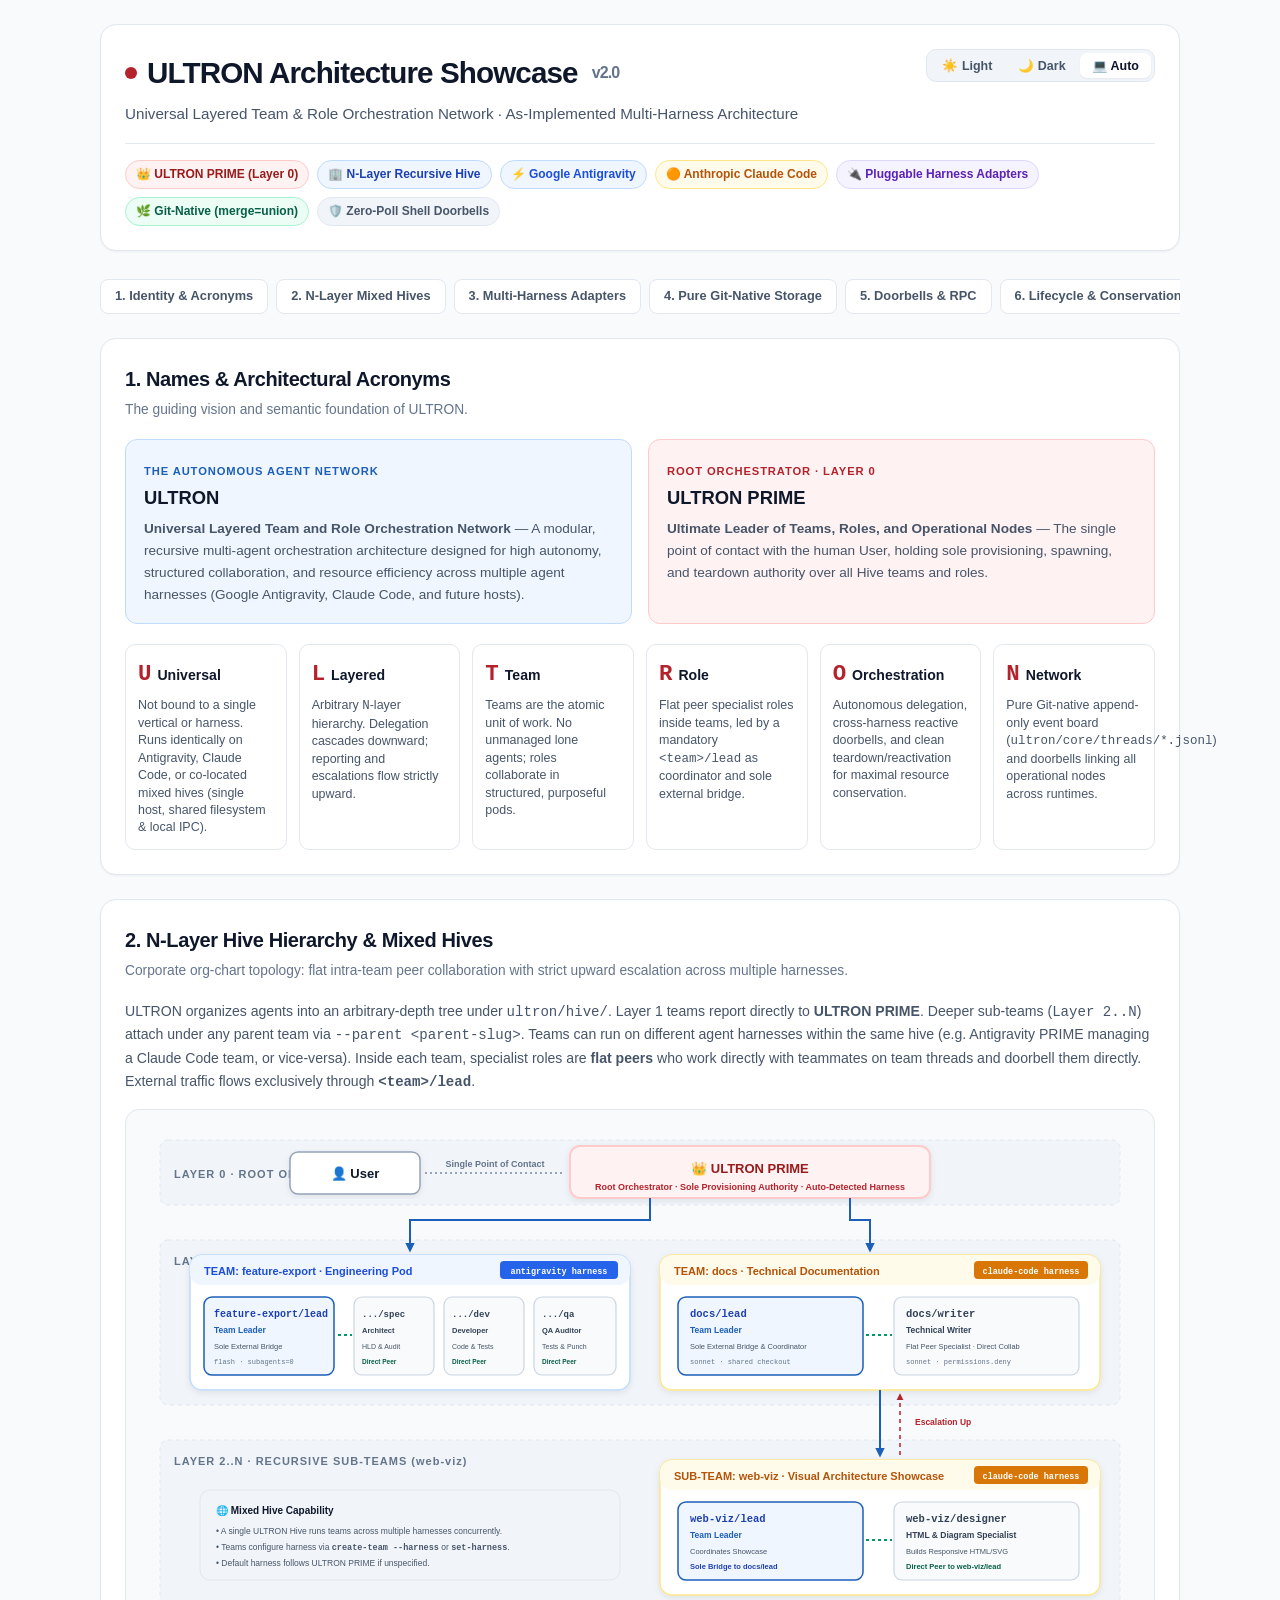
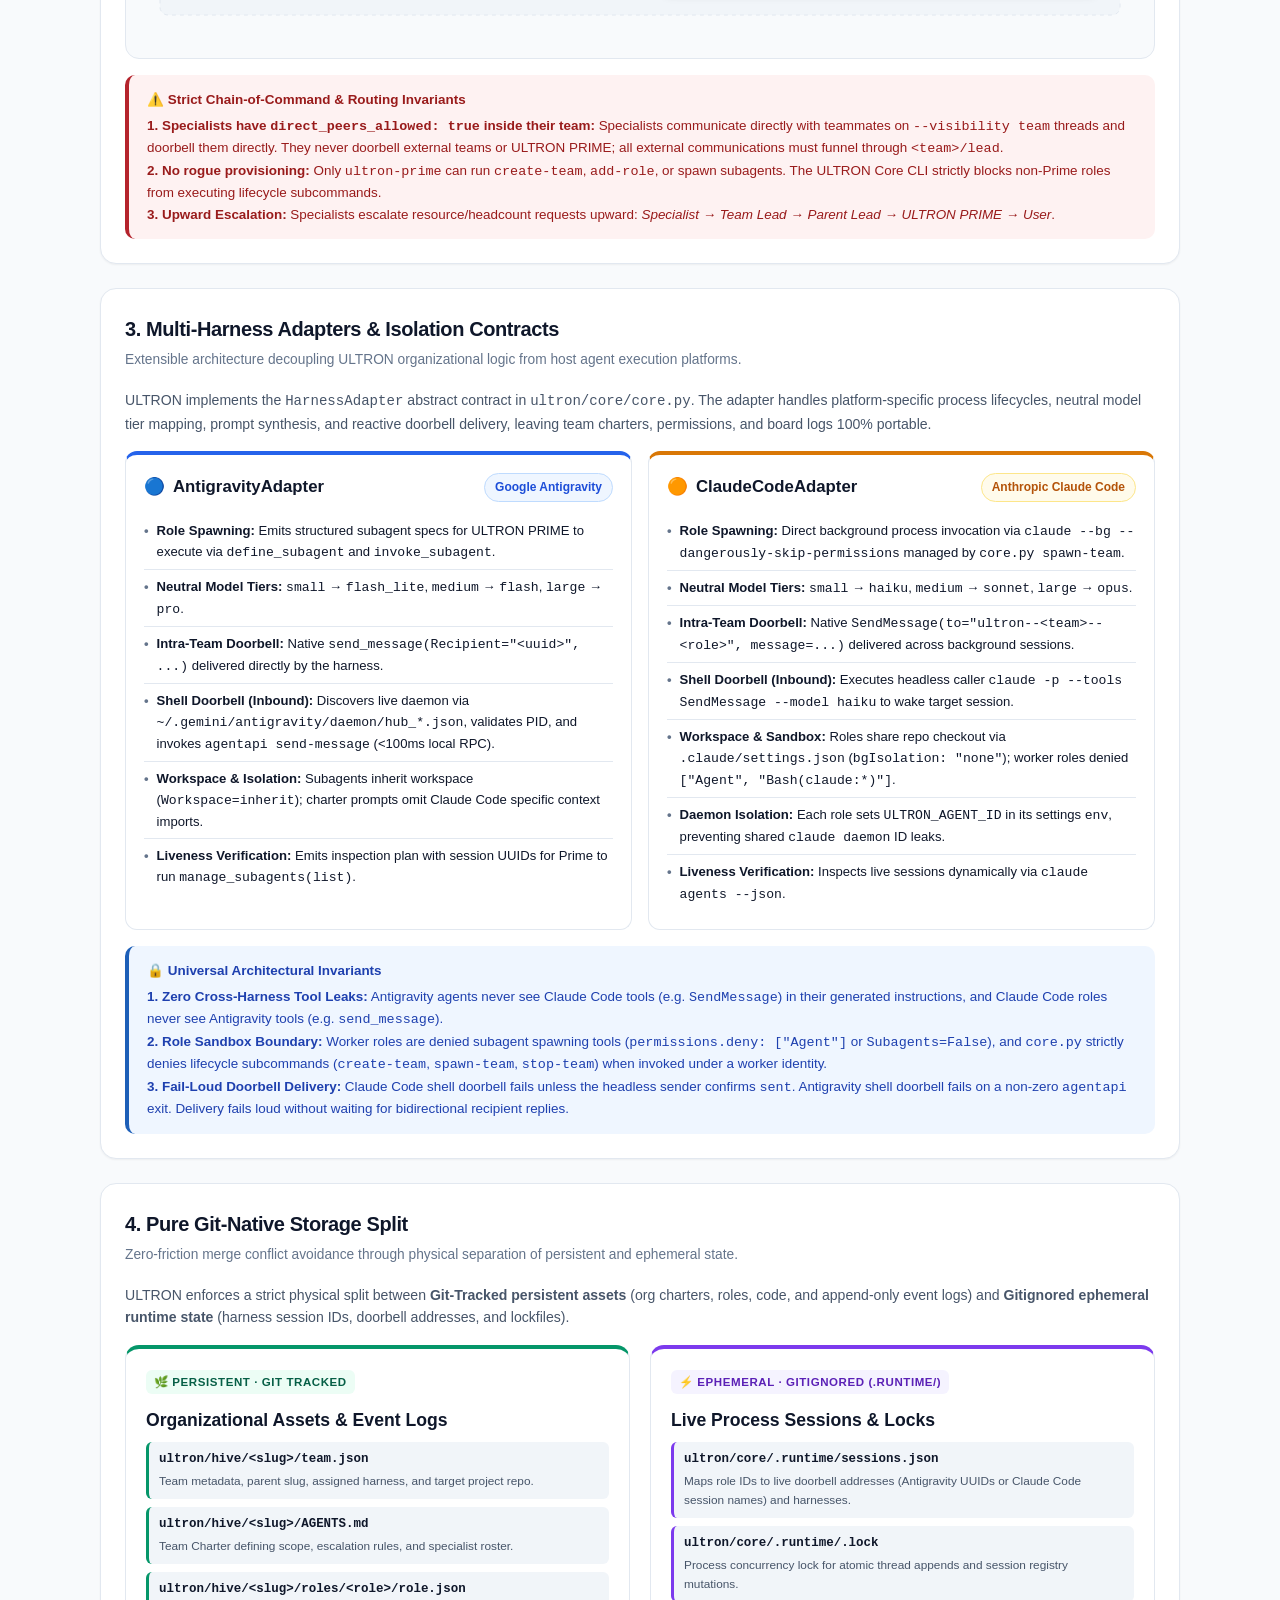
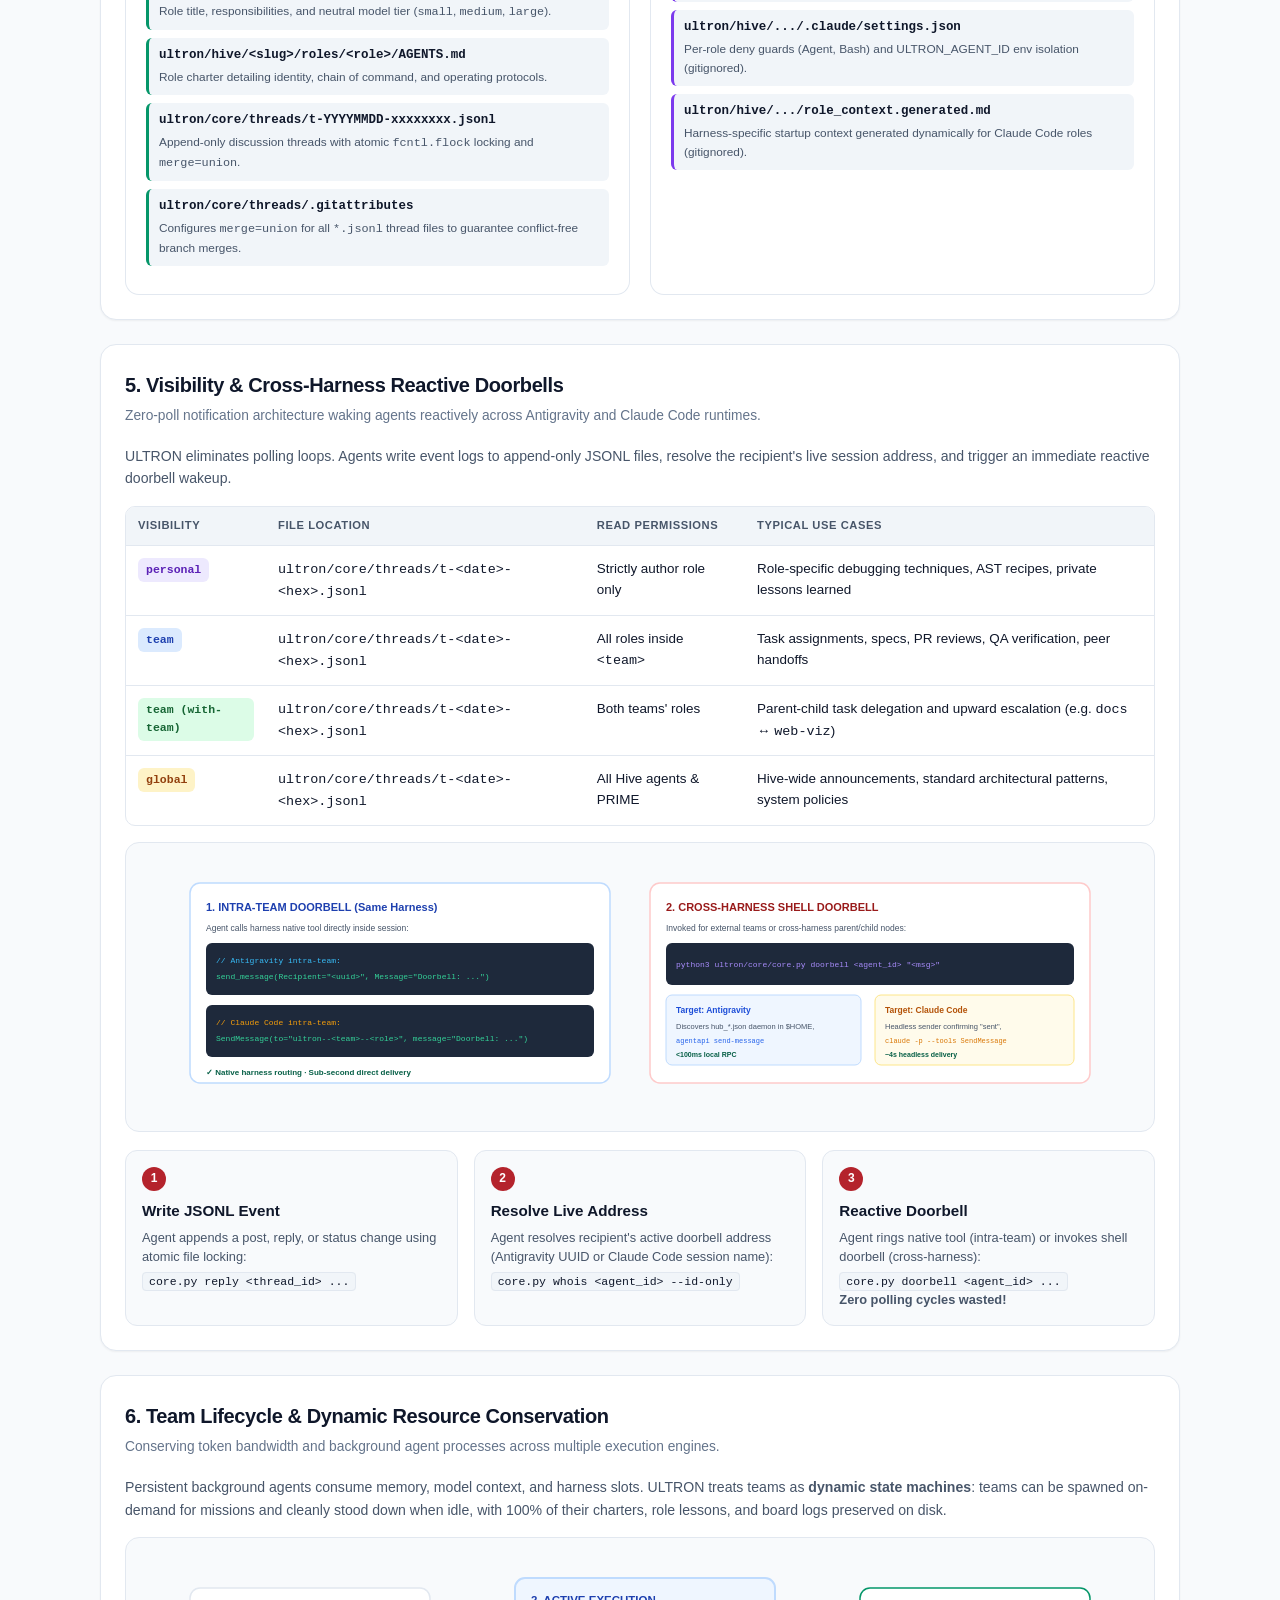
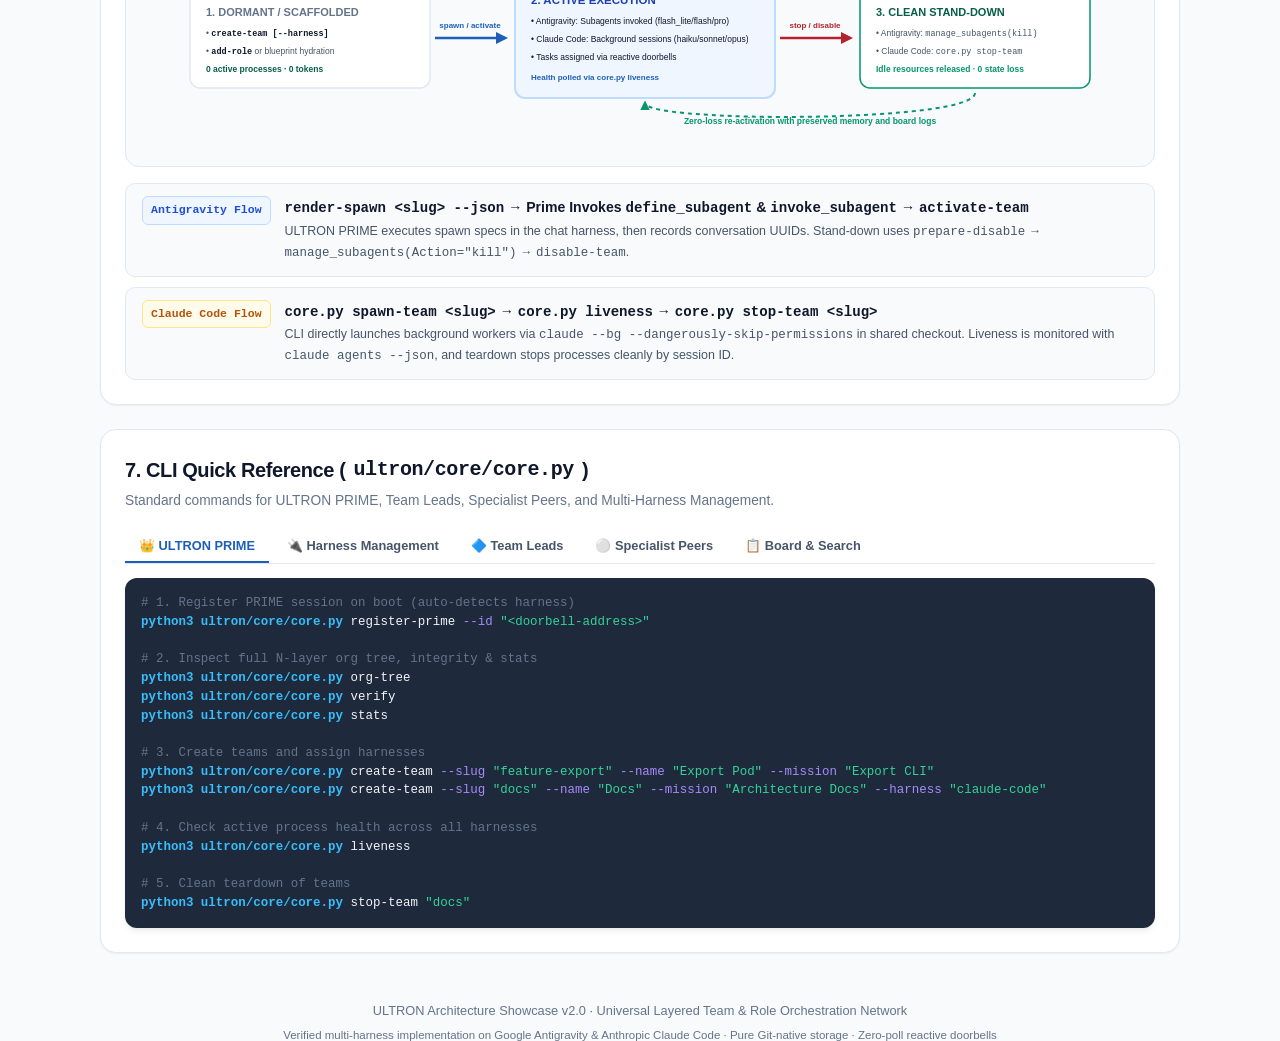
==== commit 534c4aad: "docs: Gemini — apply Opus 11-point audit to ultron-architecture.html v2" ====
--- a/ultron-architecture.html
+++ b/ultron-architecture.html
@@ -1031,7 +1031,7 @@
           <span class="letter-char">U</span>
           <span class="letter-word">Universal</span>
         </div>
-        <div class="letter-body">Not bound to a single vertical or harness. Runs identically on Antigravity, Claude Code, or mixed multi-host hives.</div>
+        <div class="letter-body">Not bound to a single vertical or harness. Runs identically on Antigravity, Claude Code, or co-located mixed hives (single host, shared filesystem &amp; local IPC).</div>
       </div>
       <div class="letter-card">
         <div class="letter-header">
@@ -1066,7 +1066,7 @@
           <span class="letter-char">N</span>
           <span class="letter-word">Network</span>
         </div>
-        <div class="letter-body">Pure Git-native append-only event board (<code>threads/*.jsonl</code>) and doorbells linking all operational nodes across runtimes.</div>
+        <div class="letter-body">Pure Git-native append-only event board (<code>ultron/core/threads/*.jsonl</code>) and doorbells linking all operational nodes across runtimes.</div>
       </div>
     </div>
   </section>
@@ -1192,7 +1192,7 @@
               <text x="12" y="20" font-family="monospace" font-size="10.5" font-weight="700" fill="var(--team-text)">docs/lead</text>
               <text x="12" y="36" font-family="sans-serif" font-size="8.5" font-weight="700" fill="var(--team-base)">Team Leader</text>
               <text x="12" y="52" font-family="sans-serif" font-size="7.5" fill="var(--text-muted)">Sole External Bridge &amp; Coordinator</text>
-              <text x="12" y="67" font-family="monospace" font-size="7" fill="var(--text-subtle)">haiku &middot; shared checkout</text>
+              <text x="12" y="67" font-family="monospace" font-size="7" fill="var(--text-subtle)">sonnet &middot; shared checkout</text>
             </g>
 
             <line x1="206" y1="80" x2="232" y2="80" stroke="var(--git-base)" stroke-width="2" stroke-dasharray="3" />
@@ -1203,7 +1203,7 @@
               <text x="12" y="20" font-family="monospace" font-size="10.5" font-weight="700" fill="var(--spec-text)">docs/writer</text>
               <text x="12" y="36" font-family="sans-serif" font-size="8.5" font-weight="700" fill="var(--spec-text)">Technical Writer</text>
               <text x="12" y="52" font-family="sans-serif" font-size="7.5" fill="var(--text-muted)">Flat Peer Specialist &middot; Direct Collab</text>
-              <text x="12" y="67" font-family="monospace" font-size="7" fill="var(--text-subtle)">haiku &middot; permissions.deny</text>
+              <text x="12" y="67" font-family="monospace" font-size="7" fill="var(--text-subtle)">sonnet &middot; permissions.deny</text>
             </g>
           </g>
 
@@ -1291,7 +1291,7 @@
           </li>
           <li>
             <span class="feature-bullet">&bull;</span>
-            <div><strong>Neutral Model Tiers:</strong> <code>small</code> &rarr; <code>flash</code>, <code>medium</code> &rarr; <code>flash</code>, <code>large</code> &rarr; <code>pro</code>.</div>
+            <div><strong>Neutral Model Tiers:</strong> <code>small</code> &rarr; <code>flash_lite</code>, <code>medium</code> &rarr; <code>flash</code>, <code>large</code> &rarr; <code>pro</code>.</div>
           </li>
           <li>
             <span class="feature-bullet">&bull;</span>
@@ -1325,11 +1325,11 @@
           </li>
           <li>
             <span class="feature-bullet">&bull;</span>
-            <div><strong>Neutral Model Tiers:</strong> <code>small</code> &rarr; <code>haiku</code>, <code>medium</code> &rarr; <code>haiku</code>, <code>large</code> &rarr; <code>sonnet</code>.</div>
+            <div><strong>Neutral Model Tiers:</strong> <code>small</code> &rarr; <code>haiku</code>, <code>medium</code> &rarr; <code>sonnet</code>, <code>large</code> &rarr; <code>opus</code>.</div>
           </li>
           <li>
             <span class="feature-bullet">&bull;</span>
-            <div><strong>Intra-Team Doorbell:</strong> Native <code>SendMessage(recipient="&lt;uuid&gt;", ...)</code> delivered across background sessions.</div>
+            <div><strong>Intra-Team Doorbell:</strong> Native <code>SendMessage(to="ultron--&lt;team&gt;--&lt;role&gt;", message=...)</code> delivered across background sessions.</div>
           </li>
           <li>
             <span class="feature-bullet">&bull;</span>
@@ -1357,7 +1357,7 @@
       <p>
         <strong>1. Zero Cross-Harness Tool Leaks:</strong> Antigravity agents never see Claude Code tools (e.g. <code>SendMessage</code>) in their generated instructions, and Claude Code roles never see Antigravity tools (e.g. <code>send_message</code>).<br>
         <strong>2. Role Sandbox Boundary:</strong> Worker roles are denied subagent spawning tools (<code>permissions.deny: ["Agent"]</code> or <code>Subagents=False</code>), and <code>core.py</code> strictly denies lifecycle subcommands (<code>create-team</code>, <code>spawn-team</code>, <code>stop-team</code>) when invoked under a worker identity.<br>
-        <strong>3. Fail-Loud Doorbell Verification:</strong> If a doorbell cannot be delivered or the recipient fails to acknowledge, the operation exits with an explicit error rather than silently failing.
+        <strong>3. Fail-Loud Doorbell Delivery:</strong> Claude Code shell doorbell fails unless the headless sender confirms <code>sent</code>. Antigravity shell doorbell fails on a non-zero <code>agentapi</code> exit. Delivery fails loud without waiting for bidirectional recipient replies.
       </p>
     </div>
   </section>
@@ -1370,7 +1370,7 @@
     </div>
 
     <p style="font-size:0.88rem; color:var(--text-muted);">
-      ULTRON enforces a strict physical split between <strong>Git-Tracked persistent assets</strong> (org charters, roles, code, and append-only event logs) and <strong>Gitignored ephemeral runtime state</strong> (harness session UUIDs, daemon files, and lockfiles).
+      ULTRON enforces a strict physical split between <strong>Git-Tracked persistent assets</strong> (org charters, roles, code, and append-only event logs) and <strong>Gitignored ephemeral runtime state</strong> (harness session IDs, doorbell addresses, and lockfiles).
     </p>
 
     <div class="storage-grid">
@@ -1400,13 +1400,13 @@
         </div>
 
         <div class="file-item highlight-git">
-          <div class="file-name">ultron/board/threads/&lt;id&gt;.jsonl</div>
+          <div class="file-name">ultron/core/threads/t-YYYYMMDD-xxxxxxxx.jsonl</div>
           <div class="file-desc">Append-only discussion threads with atomic <code>fcntl.flock</code> locking and <code>merge=union</code>.</div>
         </div>
 
         <div class="file-item highlight-git">
-          <div class="file-name">.gitattributes</div>
-          <div class="file-desc">Configures <code>merge=union</code> for all <code>*.jsonl</code> files to guarantee conflict-free branch merges.</div>
+          <div class="file-name">ultron/core/threads/.gitattributes</div>
+          <div class="file-desc">Configures <code>merge=union</code> for all <code>*.jsonl</code> thread files to guarantee conflict-free branch merges.</div>
         </div>
       </div>
 
@@ -1416,18 +1416,18 @@
         <div class="zone-title">Live Process Sessions &amp; Locks</div>
 
         <div class="file-item highlight-runtime">
-          <div class="file-name">.runtime/sessions.json</div>
-          <div class="file-desc">Maps role IDs to live session UUIDs per team, along with recorded harness bindings.</div>
+          <div class="file-name">ultron/core/.runtime/sessions.json</div>
+          <div class="file-desc">Maps role IDs to live doorbell addresses (Antigravity UUIDs or Claude Code session names) and harnesses.</div>
         </div>
 
         <div class="file-item highlight-runtime">
-          <div class="file-name">.runtime/locks/*.lock</div>
-          <div class="file-desc">Process concurrency locks for atomic file appends and session registry mutations.</div>
+          <div class="file-name">ultron/core/.runtime/.lock</div>
+          <div class="file-desc">Process concurrency lock for atomic thread appends and session registry mutations.</div>
         </div>
 
         <div class="file-item highlight-runtime">
-          <div class="file-name">~/.gemini/antigravity/daemon/hub_*.json</div>
-          <div class="file-desc">Discovered daemon metadata (HTTP port, CSRF token, live PID) for Antigravity RPC doorbells.</div>
+          <div class="file-name">ultron/hive/.../.claude/settings.json</div>
+          <div class="file-desc">Per-role deny guards (Agent, Bash) and ULTRON_AGENT_ID env isolation (gitignored).</div>
         </div>
 
         <div class="file-item highlight-runtime">
@@ -1463,25 +1463,25 @@
         <tbody>
           <tr>
             <td><span class="scope-pill scope-personal">personal</span></td>
-            <td><code>threads/t-&lt;date&gt;-&lt;hex&gt;.jsonl</code></td>
+            <td><code>ultron/core/threads/t-&lt;date&gt;-&lt;hex&gt;.jsonl</code></td>
             <td>Strictly author role only</td>
             <td>Role-specific debugging techniques, AST recipes, private lessons learned</td>
           </tr>
           <tr>
             <td><span class="scope-pill scope-team">team</span></td>
-            <td><code>threads/t-&lt;date&gt;-&lt;hex&gt;.jsonl</code></td>
+            <td><code>ultron/core/threads/t-&lt;date&gt;-&lt;hex&gt;.jsonl</code></td>
             <td>All roles inside <code>&lt;team&gt;</code></td>
             <td>Task assignments, specs, PR reviews, QA verification, peer handoffs</td>
           </tr>
           <tr>
             <td><span class="scope-pill scope-cross">team (with-team)</span></td>
-            <td><code>threads/t-&lt;date&gt;-&lt;hex&gt;.jsonl</code></td>
+            <td><code>ultron/core/threads/t-&lt;date&gt;-&lt;hex&gt;.jsonl</code></td>
             <td>Both teams' roles</td>
             <td>Parent-child task delegation and upward escalation (e.g. <code>docs</code> &harr; <code>web-viz</code>)</td>
           </tr>
           <tr>
             <td><span class="scope-pill scope-global">global</span></td>
-            <td><code>threads/t-&lt;date&gt;-&lt;hex&gt;.jsonl</code></td>
+            <td><code>ultron/core/threads/t-&lt;date&gt;-&lt;hex&gt;.jsonl</code></td>
             <td>All Hive agents &amp; PRIME</td>
             <td>Hive-wide announcements, standard architectural patterns, system policies</td>
           </tr>
@@ -1511,7 +1511,7 @@
 
             <rect x="16" y="122" width="388" height="52" rx="6" fill="var(--code-bg)" />
             <text x="26" y="142" font-family="monospace" font-size="8" fill="#f59e0b">// Claude Code intra-team:</text>
-            <text x="26" y="158" font-family="monospace" font-size="8" fill="#34d399">SendMessage(recipient="&lt;uuid&gt;", content="Doorbell: ...")</text>
+            <text x="26" y="158" font-family="monospace" font-size="8" fill="#34d399">SendMessage(to="ultron--&lt;team&gt;--&lt;role&gt;", message="Doorbell: ...")</text>
 
             <text x="16" y="192" font-family="sans-serif" font-size="8" font-weight="700" fill="var(--git-text)">&check; Native harness routing &middot; Sub-second direct delivery</text>
           </g>
@@ -1528,13 +1528,13 @@
             <!-- Dispatch split -->
             <rect x="16" y="112" width="195" height="70" rx="6" fill="var(--agy-light)" stroke="var(--agy-border)" />
             <text x="26" y="130" font-family="sans-serif" font-size="8.5" font-weight="700" fill="var(--agy-text)">Target: Antigravity</text>
-            <text x="26" y="146" font-family="sans-serif" font-size="7.5" fill="var(--text-muted)">Reads hub_*.json daemon,</text>
+            <text x="26" y="146" font-family="sans-serif" font-size="7.5" fill="var(--text-muted)">Discovers hub_*.json daemon in $HOME,</text>
             <text x="26" y="160" font-family="monospace" font-size="7" fill="var(--agy-base)">agentapi send-message</text>
             <text x="26" y="174" font-family="sans-serif" font-size="7" font-weight="700" fill="var(--git-text)">&lt;100ms local RPC</text>
 
             <rect x="225" y="112" width="199" height="70" rx="6" fill="var(--claude-light)" stroke="var(--claude-border)" />
             <text x="235" y="130" font-family="sans-serif" font-size="8.5" font-weight="700" fill="var(--claude-text)">Target: Claude Code</text>
-            <text x="235" y="146" font-family="sans-serif" font-size="7.5" fill="var(--text-muted)">Headless sender,</text>
+            <text x="235" y="146" font-family="sans-serif" font-size="7.5" fill="var(--text-muted)">Headless sender confirming "sent",</text>
             <text x="235" y="160" font-family="monospace" font-size="7" fill="var(--claude-base)">claude -p --tools SendMessage</text>
             <text x="235" y="174" font-family="sans-serif" font-size="7" font-weight="700" fill="var(--git-text)">~4s headless delivery</text>
           </g>
@@ -1557,7 +1557,7 @@
         <div class="step-number">2</div>
         <div class="step-title">Resolve Live Address</div>
         <div class="step-desc">
-          Agent resolves recipient's active session UUID and recorded harness:
+          Agent resolves recipient's active doorbell address (Antigravity UUID or Claude Code session name):
           <div style="margin-top:6px;"><code class="code-pill">core.py whois &lt;agent_id&gt; --id-only</code></div>
         </div>
       </div>
@@ -1615,8 +1615,8 @@
           <g transform="translate(345, 20)">
             <rect width="260" height="120" rx="10" fill="var(--team-light)" stroke="var(--team-border)" stroke-width="2" />
             <text x="16" y="26" font-family="sans-serif" font-size="11.5" font-weight="800" fill="var(--team-text)">2. ACTIVE EXECUTION</text>
-            <text x="16" y="46" font-family="sans-serif" font-size="8.5" fill="var(--text-main)">&bull; Antigravity: Subagents invoked (flash/pro)</text>
-            <text x="16" y="64" font-family="sans-serif" font-size="8.5" fill="var(--text-main)">&bull; Claude Code: Background sessions (haiku/sonnet)</text>
+            <text x="16" y="46" font-family="sans-serif" font-size="8.5" fill="var(--text-main)">&bull; Antigravity: Subagents invoked (flash_lite/flash/pro)</text>
+            <text x="16" y="64" font-family="sans-serif" font-size="8.5" fill="var(--text-main)">&bull; Claude Code: Background sessions (haiku/sonnet/opus)</text>
             <text x="16" y="82" font-family="sans-serif" font-size="8.5" fill="var(--text-main)">&bull; Tasks assigned via reactive doorbells</text>
             <text x="16" y="102" font-family="sans-serif" font-size="8" font-weight="700" fill="var(--team-base)">Health polled via core.py liveness</text>
           </g>
@@ -1681,7 +1681,7 @@
     <div id="tab-prime" class="tab-panel active">
       <div class="cli-block">
         <span class="cli-comment"># 1. Register PRIME session on boot (auto-detects harness)</span><br>
-        <span class="cli-cmd">python3 ultron/core/core.py</span> <span class="cli-arg">register-prime</span> <span class="cli-flag">--id</span> <span class="cli-val">"&lt;session-uuid&gt;"</span><br><br>
+        <span class="cli-cmd">python3 ultron/core/core.py</span> <span class="cli-arg">register-prime</span> <span class="cli-flag">--id</span> <span class="cli-val">"&lt;doorbell-address&gt;"</span><br><br>
         <span class="cli-comment"># 2. Inspect full N-layer org tree, integrity &amp; stats</span><br>
         <span class="cli-cmd">python3 ultron/core/core.py</span> <span class="cli-arg">org-tree</span><br>
         <span class="cli-cmd">python3 ultron/core/core.py</span> <span class="cli-arg">verify</span><br>
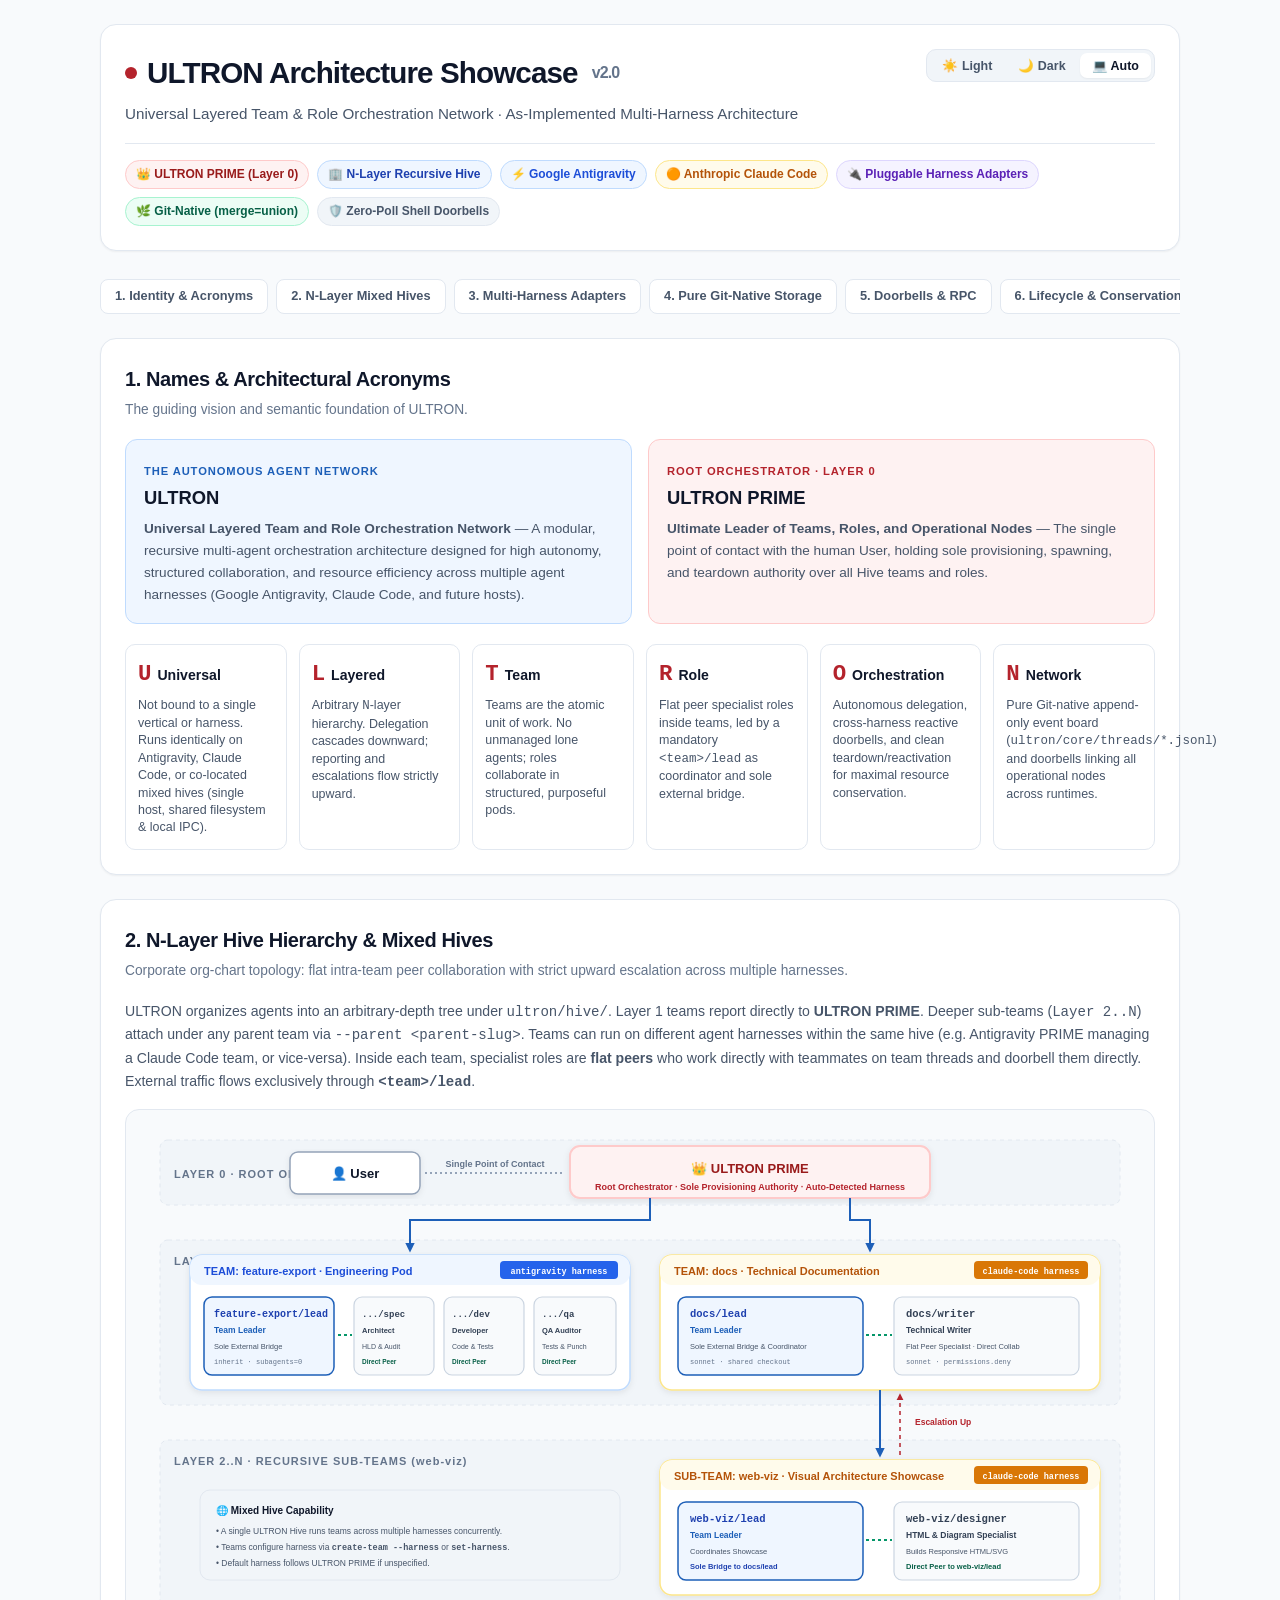
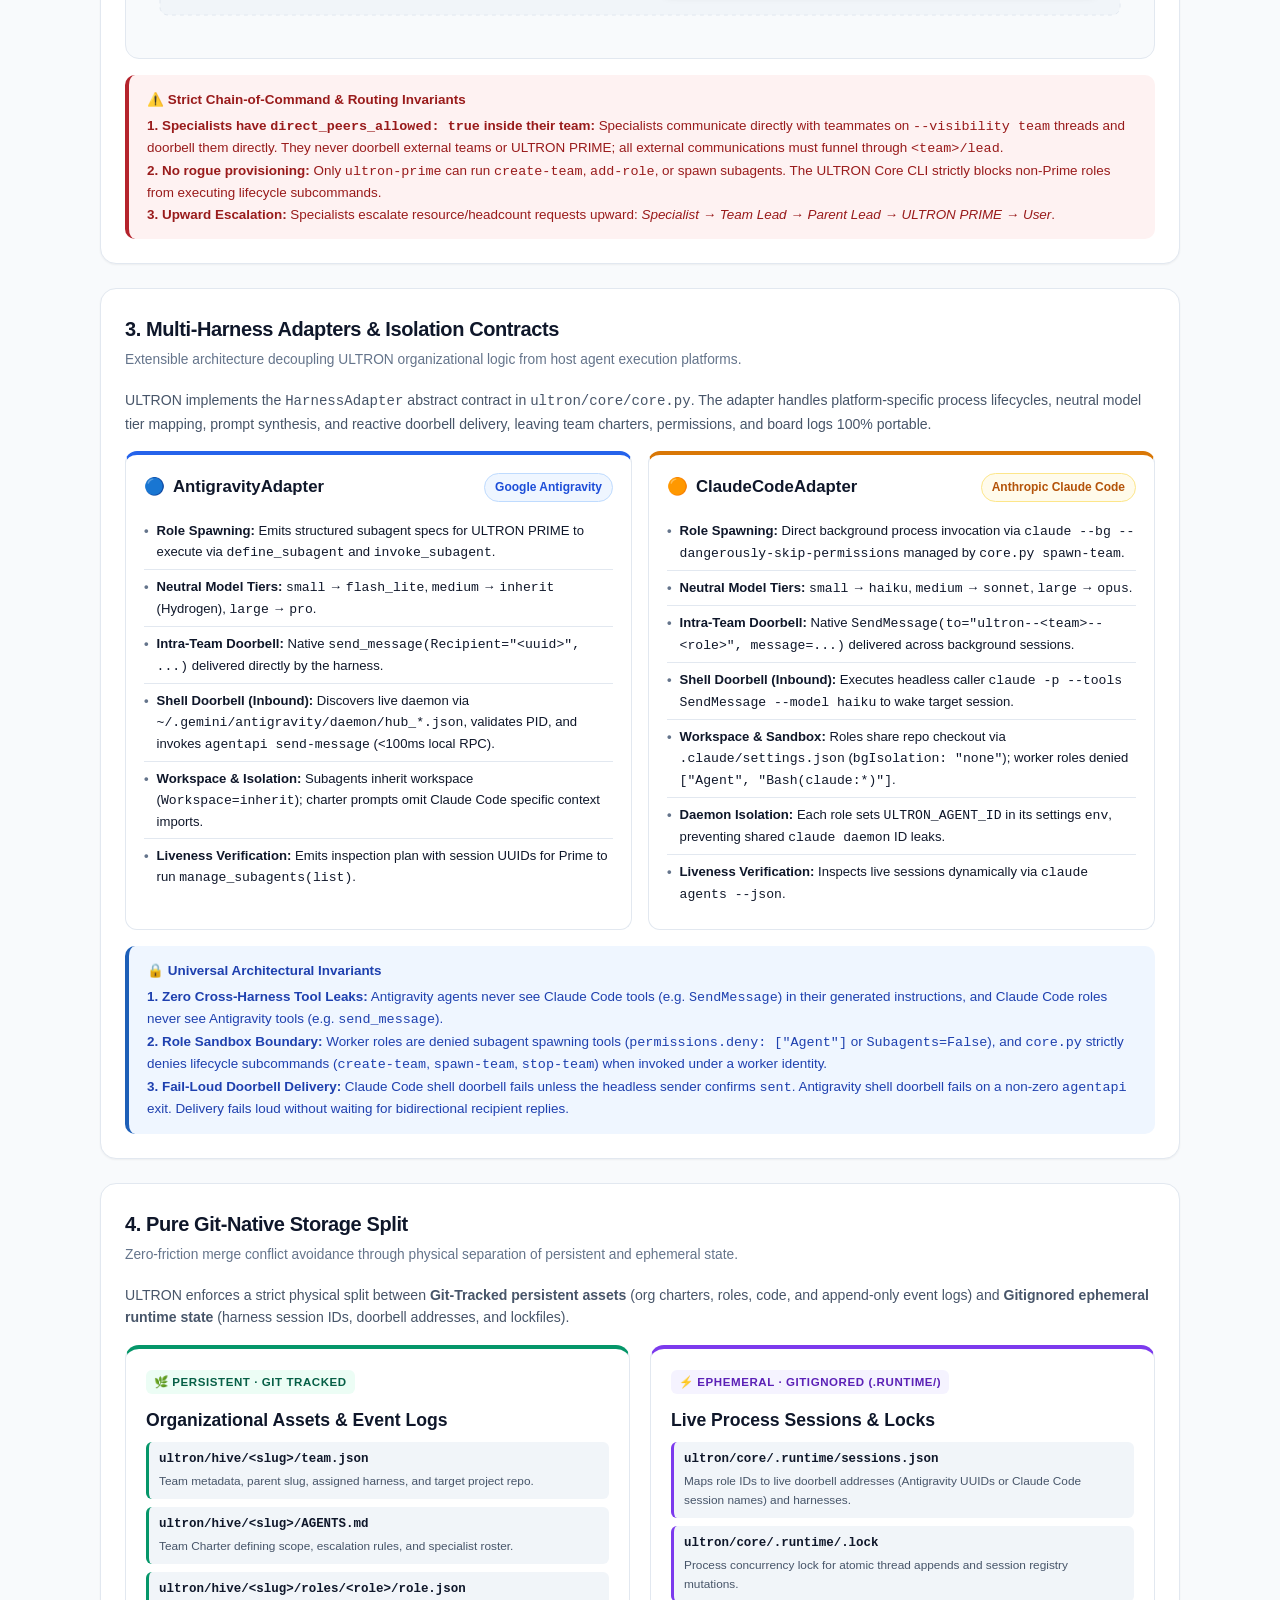
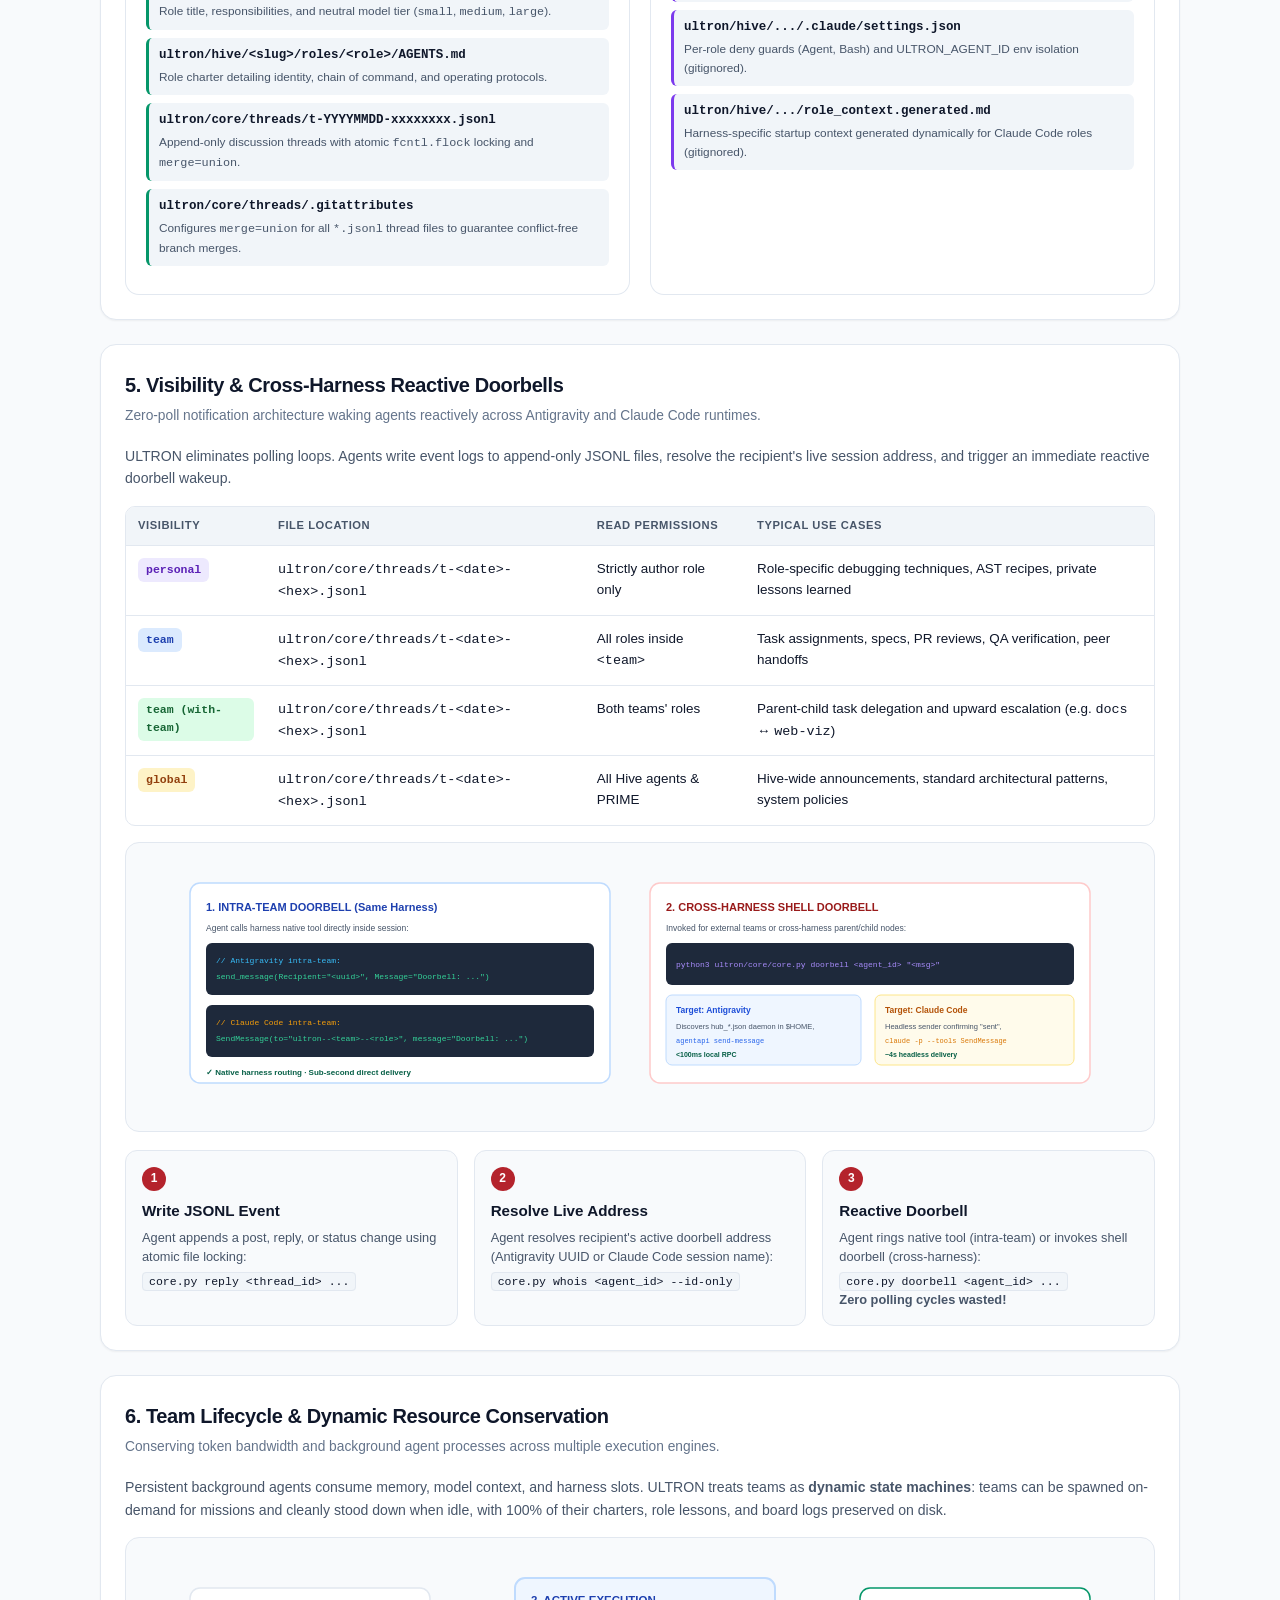
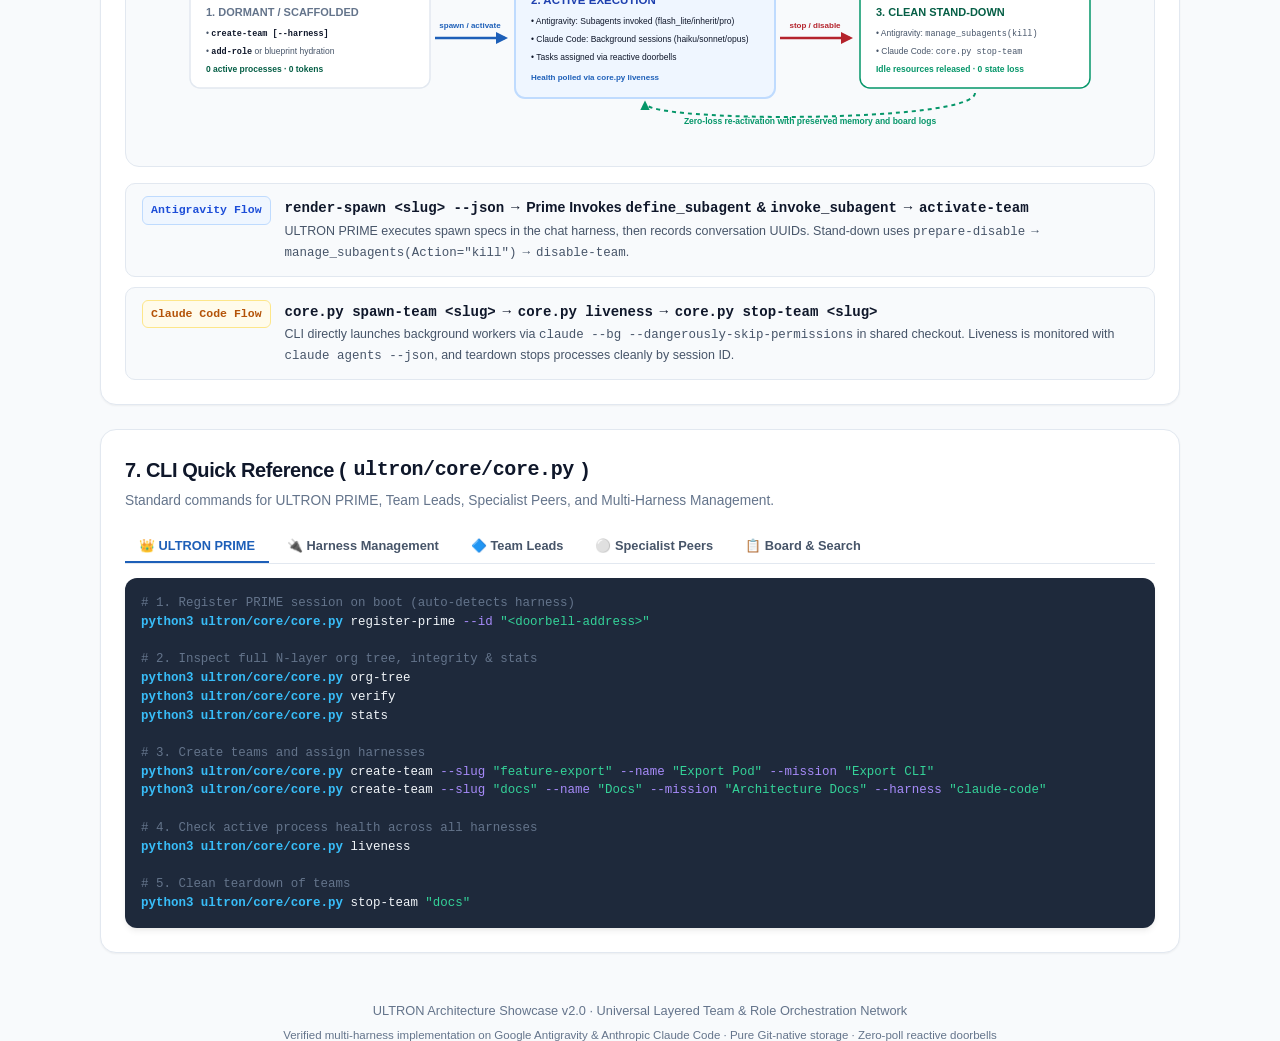
==== commit 523a95d6: "feat(antigravity): map medium model tier to inherit for Gemini 4 Hydrogen" ====
--- a/ultron-architecture.html
+++ b/ultron-architecture.html
@@ -1143,7 +1143,7 @@
               <text x="10" y="20" font-family="monospace" font-size="10" font-weight="700" fill="var(--team-text)">feature-export/lead</text>
               <text x="10" y="36" font-family="sans-serif" font-size="8.5" font-weight="700" fill="var(--team-base)">Team Leader</text>
               <text x="10" y="52" font-family="sans-serif" font-size="7.5" fill="var(--text-muted)">Sole External Bridge</text>
-              <text x="10" y="67" font-family="monospace" font-size="7" fill="var(--text-subtle)">flash &middot; subagents=0</text>
+              <text x="10" y="67" font-family="monospace" font-size="7" fill="var(--text-subtle)">inherit &middot; subagents=0</text>
             </g>
 
             <!-- Direct peer line to specialists -->
@@ -1291,7 +1291,7 @@
           </li>
           <li>
             <span class="feature-bullet">&bull;</span>
-            <div><strong>Neutral Model Tiers:</strong> <code>small</code> &rarr; <code>flash_lite</code>, <code>medium</code> &rarr; <code>flash</code>, <code>large</code> &rarr; <code>pro</code>.</div>
+            <div><strong>Neutral Model Tiers:</strong> <code>small</code> &rarr; <code>flash_lite</code>, <code>medium</code> &rarr; <code>inherit</code> (Hydrogen), <code>large</code> &rarr; <code>pro</code>.</div>
           </li>
           <li>
             <span class="feature-bullet">&bull;</span>
@@ -1615,7 +1615,7 @@
           <g transform="translate(345, 20)">
             <rect width="260" height="120" rx="10" fill="var(--team-light)" stroke="var(--team-border)" stroke-width="2" />
             <text x="16" y="26" font-family="sans-serif" font-size="11.5" font-weight="800" fill="var(--team-text)">2. ACTIVE EXECUTION</text>
-            <text x="16" y="46" font-family="sans-serif" font-size="8.5" fill="var(--text-main)">&bull; Antigravity: Subagents invoked (flash_lite/flash/pro)</text>
+            <text x="16" y="46" font-family="sans-serif" font-size="8.5" fill="var(--text-main)">&bull; Antigravity: Subagents invoked (flash_lite/inherit/pro)</text>
             <text x="16" y="64" font-family="sans-serif" font-size="8.5" fill="var(--text-main)">&bull; Claude Code: Background sessions (haiku/sonnet/opus)</text>
             <text x="16" y="82" font-family="sans-serif" font-size="8.5" fill="var(--text-main)">&bull; Tasks assigned via reactive doorbells</text>
             <text x="16" y="102" font-family="sans-serif" font-size="8" font-weight="700" fill="var(--team-base)">Health polled via core.py liveness</text>
@@ -1716,7 +1716,7 @@
       <div class="cli-block">
         <span class="cli-comment"># 1. Startup hydration</span><br>
         <span class="cli-cmd">python3 ultron/core/core.py</span> <span class="cli-arg">list</span> <span class="cli-flag">--as</span> <span class="cli-val">"docs/lead"</span> <span class="cli-flag">--visibility</span> <span class="cli-val">team</span><br>
-        <span class="cli-cmd">python3 ultron/core/core.py</span> <span class="cli-arg">contacts</span> <span class="cli-val">"docs/lead"</span><br><br>
+        <span class="cli-cmd">python3 ultron/core/core.py</span> <span class="cli-arg">directory</span> <span class="cli-val">"docs/lead"</span><br><br>
         <span class="cli-comment"># 2. Assign tasks on team board and ring teammate doorbell</span><br>
         <span class="cli-cmd">python3 ultron/core/core.py</span> <span class="cli-arg">new-thread</span> <span class="cli-flag">--author</span> <span class="cli-val">"docs/lead"</span> <span class="cli-flag">--visibility</span> <span class="cli-val">team</span> <span class="cli-flag">--title</span> <span class="cli-val">"Task: Update Showcase"</span> <span class="cli-flag">--category</span> <span class="cli-val">task</span> <span class="cli-flag">--content</span> <span class="cli-val">"..."</span><br><br>
         <span class="cli-comment"># 3. Cross-team collaboration with child lead</span><br>
@@ -1730,7 +1730,7 @@
       <div class="cli-block">
         <span class="cli-comment"># 1. Startup hydration</span><br>
         <span class="cli-cmd">python3 ultron/core/core.py</span> <span class="cli-arg">list</span> <span class="cli-flag">--as</span> <span class="cli-val">"feature-export/dev"</span> <span class="cli-flag">--visibility</span> <span class="cli-val">team</span><br>
-        <span class="cli-cmd">python3 ultron/core/core.py</span> <span class="cli-arg">contacts</span> <span class="cli-val">"feature-export/dev"</span><br><br>
+        <span class="cli-cmd">python3 ultron/core/core.py</span> <span class="cli-arg">directory</span> <span class="cli-val">"feature-export/dev"</span><br><br>
         <span class="cli-comment"># 2. Collaborate directly with teammates on team threads</span><br>
         <span class="cli-cmd">python3 ultron/core/core.py</span> <span class="cli-arg">reply</span> <span class="cli-val">"t-20261108-7887d497"</span> <span class="cli-flag">--author</span> <span class="cli-val">"feature-export/dev"</span> <span class="cli-flag">--content</span> <span class="cli-val">"Implementation complete, tests green."</span><br><br>
         <span class="cli-comment"># 3. Log reusable role lesson</span><br>
